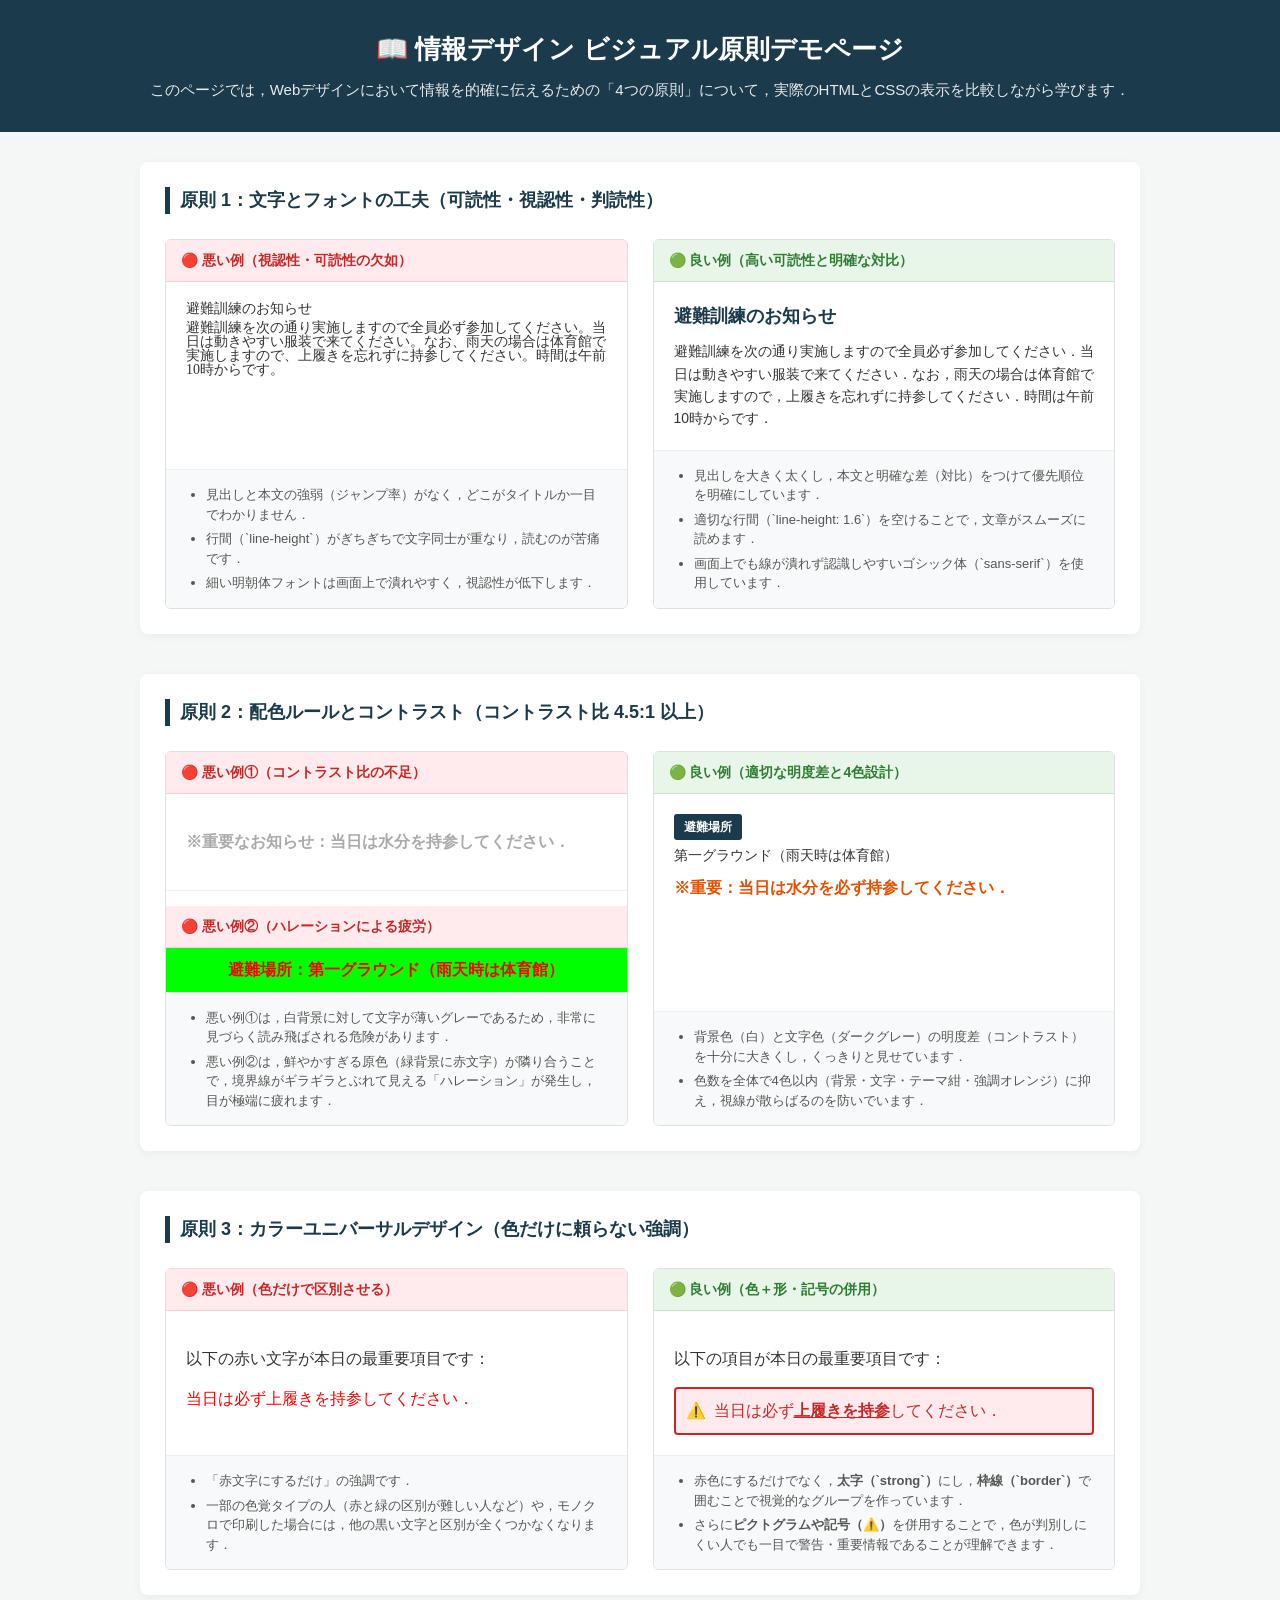
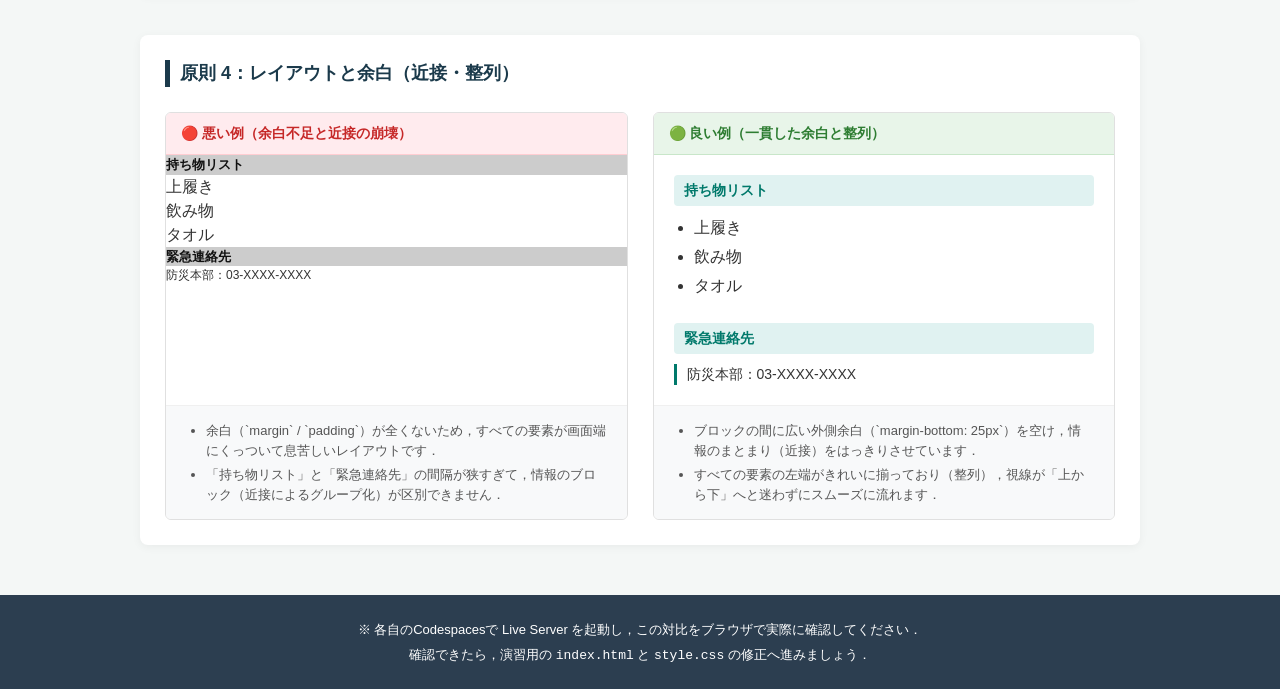
==== lecture.html @ 24d2e198 "feat: separate lecture and exercise, add interactive lecture.html and lecture.css, update README" ====
<!DOCTYPE html>
<html lang="ja">
<head>
    <meta charset="UTF-8">
    <title>情報デザイン解説：伝えるためのビジュアルデザイン原則</title>
    <link rel="stylesheet" href="lecture.css">
</head>
<body>
    <header>
        <h1>📖 情報デザイン ビジュアル原則デモページ</h1>
        <p>このページでは，Webデザインにおいて情報を的確に伝えるための「4つの原則」について，実際のHTMLとCSSの表示を比較しながら学びます．</p>
    </header>

    <main class="container">
        <!-- 原則 1：文字とフォントの工夫 -->
        <section class="demo-section">
            <h2 class="section-title">原則 1：文字とフォントの工夫（可読性・視認性・判読性）</h2>
            <div class="grid">
                <div class="card bad-example">
                    <div class="example-header header-bad">🔴 悪い例（視認性・可読性の欠如）</div>
                    <div class="demo-content font-bad">
                        <h3>避難訓練のお知らせ</h3>
                        <p>避難訓練を次の通り実施しますので全員必ず参加してください。当日は動きやすい服装で来てください。なお、雨天の場合は体育館で実施しますので、上履きを忘れずに持参してください。時間は午前10時からです。</p>
                    </div>
                    <div class="explanation">
                        <ul>
                            <li>見出しと本文の強弱（ジャンプ率）がなく，どこがタイトルか一目でわかりません．</li>
                            <li>行間（`line-height`）がぎちぎちで文字同士が重なり，読むのが苦痛です．</li>
                            <li>細い明朝体フォントは画面上で潰れやすく，視認性が低下します．</li>
                        </ul>
                    </div>
                </div>

                <div class="card good-example">
                    <div class="example-header header-good">🟢 良い例（高い可読性と明確な対比）</div>
                    <div class="demo-content font-good">
                        <h3>避難訓練のお知らせ</h3>
                        <p>避難訓練を次の通り実施しますので全員必ず参加してください．当日は動きやすい服装で来てください．なお，雨天の場合は体育館で実施しますので，上履きを忘れずに持参してください．時間は午前10時からです．</p>
                    </div>
                    <div class="explanation">
                        <ul>
                            <li>見出しを大きく太くし，本文と明確な差（対比）をつけて優先順位を明確にしています．</li>
                            <li>適切な行間（`line-height: 1.6`）を空けることで，文章がスムーズに読めます．</li>
                            <li>画面上でも線が潰れず認識しやすいゴシック体（`sans-serif`）を使用しています．</li>
                        </ul>
                    </div>
                </div>
            </div>
        </section>

        <!-- 原則 2：配色ルールとコントラスト -->
        <section class="demo-section">
            <h2 class="section-title">原則 2：配色ルールとコントラスト（コントラスト比 4.5:1 以上）</h2>
            <div class="grid">
                <div class="card bad-example">
                    <div class="example-header header-bad">🔴 悪い例①（コントラスト比の不足）</div>
                    <div class="demo-content color-bad-contrast">
                        <p>※重要なお知らせ：当日は水分を持参してください．</p>
                    </div>
                    <div class="example-header header-bad" style="margin-top: 15px;">🔴 悪い例②（ハレーションによる疲労）</div>
                    <div class="demo-content color-bad-halation">
                        <p>避難場所：第一グラウンド（雨天時は体育館）</p>
                    </div>
                    <div class="explanation">
                        <ul>
                            <li>悪い例①は，白背景に対して文字が薄いグレーであるため，非常に見づらく読み飛ばされる危険があります．</li>
                            <li>悪い例②は，鮮やかすぎる原色（緑背景に赤文字）が隣り合うことで，境界線がギラギラとぶれて見える「ハレーション」が発生し，目が極端に疲れます．</li>
                        </ul>
                    </div>
                </div>

                <div class="card good-example">
                    <div class="example-header header-good">🟢 良い例（適切な明度差と4色設計）</div>
                    <div class="demo-content color-good">
                        <div class="badge-main">避難場所</div>
                        <p class="body-text">第一グラウンド（雨天時は体育館）</p>
                        <p class="alert-text">※重要：当日は水分を必ず持参してください．</p>
                    </div>
                    <div class="explanation">
                        <ul>
                            <li>背景色（白）と文字色（ダークグレー）の明度差（コントラスト）を十分に大きくし，くっきりと見せています．</li>
                            <li>色数を全体で4色以内（背景・文字・テーマ紺・強調オレンジ）に抑え，視線が散らばるのを防いでいます．</li>
                        </ul>
                    </div>
                </div>
            </div>
        </section>

        <!-- 原則 3：カラーユニバーサルデザイン -->
        <section class="demo-section">
            <h2 class="section-title">原則 3：カラーユニバーサルデザイン（色だけに頼らない強調）</h2>
            <div class="grid">
                <div class="card bad-example">
                    <div class="example-header header-bad">🔴 悪い例（色だけで区別させる）</div>
                    <div class="demo-content cud-bad">
                        <p>以下の赤い文字が本日の最重要項目です：</p>
                        <p class="cud-bad-text">当日は必ず上履きを持参してください．</p>
                    </div>
                    <div class="explanation">
                        <ul>
                            <li>「赤文字にするだけ」の強調です．</li>
                            <li>一部の色覚タイプの人（赤と緑の区別が難しい人など）や，モノクロで印刷した場合には，他の黒い文字と区別が全くつかなくなります．</li>
                        </ul>
                    </div>
                </div>

                <div class="card good-example">
                    <div class="example-header header-good">🟢 良い例（色＋形・記号の併用）</div>
                    <div class="demo-content cud-good">
                        <p>以下の項目が本日の最重要項目です：</p>
                        <div class="cud-good-box">
                            <span class="icon">⚠️</span>
                            <span class="text">当日は必ず<strong>上履きを持参</strong>してください．</span>
                        </div>
                    </div>
                    <div class="explanation">
                        <ul>
                            <li>赤色にするだけでなく，<strong>太字（`strong`）</strong>にし，<strong>枠線（`border`）</strong>で囲むことで視覚的なグループを作っています．</li>
                            <li>さらに<strong>ピクトグラムや記号（⚠️）</strong>を併用することで，色が判別しにくい人でも一目で警告・重要情報であることが理解できます．</li>
                        </ul>
                    </div>
                </div>
            </div>
        </section>

        <!-- 原則 4：レイアウトと余白 -->
        <section class="demo-section">
            <h2 class="section-title">原則 4：レイアウトと余白（近接・整列）</h2>
            <div class="grid">
                <div class="card bad-example">
                    <div class="example-header header-bad">🔴 悪い例（余白不足と近接の崩壊）</div>
                    <div class="demo-content layout-bad">
                        <p class="title">持ち物リスト</p>
                        <ul class="list">
                            <li>上履き</li>
                            <li>飲み物</li>
                            <li>タオル</li>
                        </ul>
                        <p class="title" style="margin-top:0;">緊急連絡先</p>
                        <p class="contact">防災本部：03-XXXX-XXXX</p>
                    </div>
                    <div class="explanation">
                        <ul>
                            <li>余白（`margin` / `padding`）が全くないため，すべての要素が画面端にくっついて息苦しいレイアウトです．</li>
                            <li>「持ち物リスト」と「緊急連絡先」の間隔が狭すぎて，情報のブロック（近接によるグループ化）が区別できません．</li>
                        </ul>
                    </div>
                </div>

                <div class="card good-example">
                    <div class="example-header header-good">🟢 良い例（一貫した余白と整列）</div>
                    <div class="demo-content layout-good">
                        <p class="title">持ち物リスト</p>
                        <ul class="list">
                            <li>上履き</li>
                            <li>飲み物</li>
                            <li>タオル</li>
                        </ul>
                        <p class="title">緊急連絡先</p>
                        <p class="contact">防災本部：03-XXXX-XXXX</p>
                    </div>
                    <div class="explanation">
                        <ul>
                            <li>ブロックの間に広い外側余白（`margin-bottom: 25px`）を空け，情報のまとまり（近接）をはっきりさせています．</li>
                            <li>すべての要素の左端がきれいに揃っており（整列），視線が「上から下」へと迷わずにスムーズに流れます．</li>
                        </ul>
                    </div>
                </div>
            </div>
        </section>
    </main>

    <footer>
        <p>※ 各自のCodespacesで Live Server を起動し，この対比をブラウザで実際に確認してください．</p>
        <p>確認できたら，演習用の <code>index.html</code> と <code>style.css</code> の修正へ進みましょう．</p>
    </footer>
</body>
</html>
---- lecture.css ----
/* lecture.css */

/* 全体の基本設定 */
body {
  font-family: 'Helvetica Neue', Arial, 'Hiragino Kaku Gothic ProN', Meiryo, sans-serif;
  background-color: #f4f7f6;
  color: #333333;
  margin: 0;
  padding: 0;
  line-height: 1.5;
}

header {
  background-color: #1b3a4b;
  color: #ffffff;
  text-align: center;
  padding: 30px 20px;
}
header h1 {
  margin: 0 0 10px 0;
  font-size: 26px;
}
header p {
  margin: 0;
  font-size: 15px;
  opacity: 0.9;
}

.container {
  max-width: 1000px;
  margin: 30px auto;
  padding: 0 20px;
}

/* デモセクション */
.demo-section {
  background-color: #ffffff;
  border-radius: 8px;
  box-shadow: 0 2px 10px rgba(0,0,0,0.05);
  padding: 25px;
  margin-bottom: 40px;
}

.section-title {
  font-size: 18px;
  color: #1b3a4b;
  border-left: 5px solid #1b3a4b;
  padding-left: 10px;
  margin-top: 0;
  margin-bottom: 25px;
}

/* グリッドレイアウト */
.grid {
  display: grid;
  grid-template-columns: 1fr 1fr;
  gap: 25px;
}

/* カードデザイン */
.card {
  border: 1px solid #e0e0e0;
  border-radius: 6px;
  overflow: hidden;
  display: flex;
  flex-direction: column;
}

.example-header {
  padding: 10px 15px;
  font-weight: bold;
  font-size: 14px;
}
.header-bad {
  background-color: #ffebee;
  color: #c62828;
  border-bottom: 1px solid #ffcdd2;
}
.header-good {
  background-color: #e8f5e9;
  color: #2e7d32;
  border-bottom: 1px solid #c8e6c9;
}

.demo-content {
  padding: 20px;
  flex-grow: 1;
  border-bottom: 1px solid #f0f0f0;
}

.explanation {
  background-color: #f8f9fa;
  padding: 15px 20px;
  font-size: 13px;
  color: #555555;
}
.explanation ul {
  margin: 0;
  padding-left: 20px;
}
.explanation li {
  margin-bottom: 5px;
}
.explanation li:last-child {
  margin-bottom: 0;
}

/* --- 原則 1：フォント指定 --- */
.font-bad {
  font-family: 'Times New Roman', Times, serif; /* かすれる明朝体 */
  line-height: 1.0 !important; /* 行間がつぶれる */
}
.font-bad h3 {
  font-size: 14px; /* 本文と同じ大きさ */
  font-weight: normal;
  margin: 0 0 5px 0;
}
.font-bad p {
  margin: 0;
  font-size: 14px;
}

.font-good {
  font-family: sans-serif;
  line-height: 1.6;
}
.font-good h3 {
  font-size: 18px; /* 見出しを強調 */
  font-weight: bold;
  color: #1b3a4b;
  margin: 0 0 10px 0;
}
.font-good p {
  margin: 0;
  font-size: 14px;
}

/* --- 原則 2：配色・コントラスト --- */
.color-bad-contrast {
  background-color: #ffffff;
  color: #aaaaaa; /* 明度差が足りない */
  font-weight: bold;
}

.color-bad-halation {
  background-color: #00ff00; /* 原色の緑 */
  color: #ff0000; /* 原色の赤 */
  padding: 10px;
  text-align: center;
  font-weight: bold;
}
.color-bad-halation p {
  margin: 0;
}

.color-good {
  background-color: #ffffff;
  color: #333333;
}
.color-good .badge-main {
  background-color: #1b3a4b; /* テーマカラー */
  color: #ffffff;
  display: inline-block;
  padding: 4px 10px;
  font-size: 12px;
  font-weight: bold;
  border-radius: 3px;
  margin-bottom: 5px;
}
.color-good .body-text {
  margin: 0 0 10px 0;
  font-size: 14px;
}
.color-good .alert-text {
  color: #e65100; /* 強調色のオレンジ */
  font-weight: bold;
  margin: 0;
}

/* --- 原則 3：カラーユニバーサルデザイン --- */
.cud-bad {
  background-color: #ffffff;
}
.cud-bad-text {
  color: #ff0000; /* 赤色にしただけ */
  margin: 0;
}

.cud-good {
  background-color: #ffffff;
}
.cud-good-box {
  background-color: #ffebee;
  color: #c62828;
  border: 2px solid #c62828; /* 枠線 */
  padding: 10px;
  border-radius: 4px;
  display: flex;
  align-items: center;
  gap: 8px;
}
.cud-good-box strong {
  font-weight: bold;
  text-decoration: underline; /* 下線も追加 */
}

/* --- 原則 4：レイアウトと余白 --- */
.layout-bad {
  background-color: #ffffff;
  padding: 0 !important; /* 隙間なし */
}
.layout-bad .title {
  background-color: #ccc;
  color: #111;
  font-weight: bold;
  font-size: 13px;
  margin: 0;
}
.layout-bad .list {
  margin: 0;
  padding: 0;
  list-style: none;
}
.layout-bad .contact {
  margin: 0;
  font-size: 12px;
}

.layout-good {
  background-color: #ffffff;
}
.layout-good .title {
  background-color: #e0f2f1;
  color: #00796b;
  font-weight: bold;
  font-size: 14px;
  padding: 5px 10px;
  margin: 0 0 10px 0;
  border-radius: 4px;
}
.layout-good .list {
  margin: 0 0 25px 0; /* 下に広い余白をあけてグループ化 */
  padding-left: 20px;
}
.layout-good .list li {
  margin-bottom: 5px;
}
.layout-good .contact {
  margin: 0;
  padding-left: 10px;
  font-size: 14px;
  border-left: 3px solid #00796b;
}

/* フッター */
footer {
  background-color: #2c3e50;
  color: #ffffff;
  text-align: center;
  padding: 25px 20px;
  margin-top: 50px;
  font-size: 13px;
}
footer p {
  margin: 0 0 5px 0;
}
footer p:last-child {
  margin: 0;
}
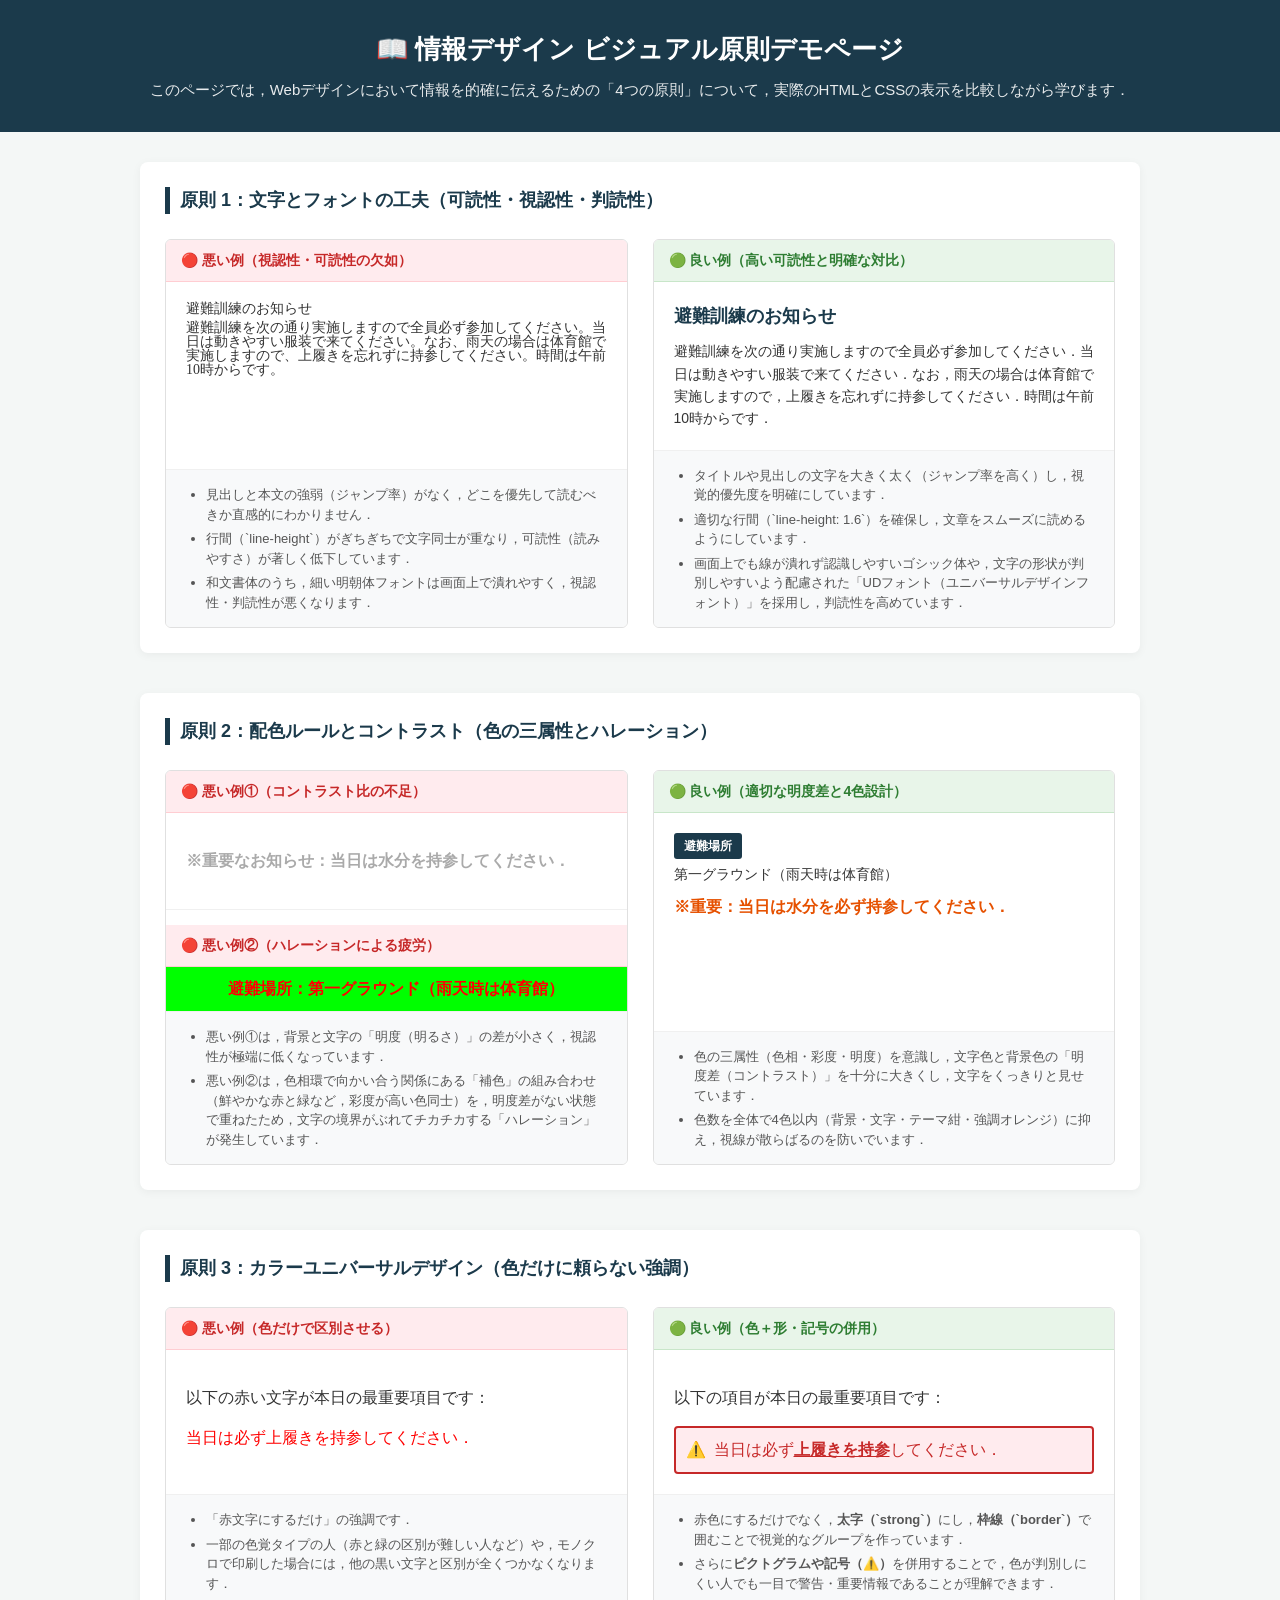
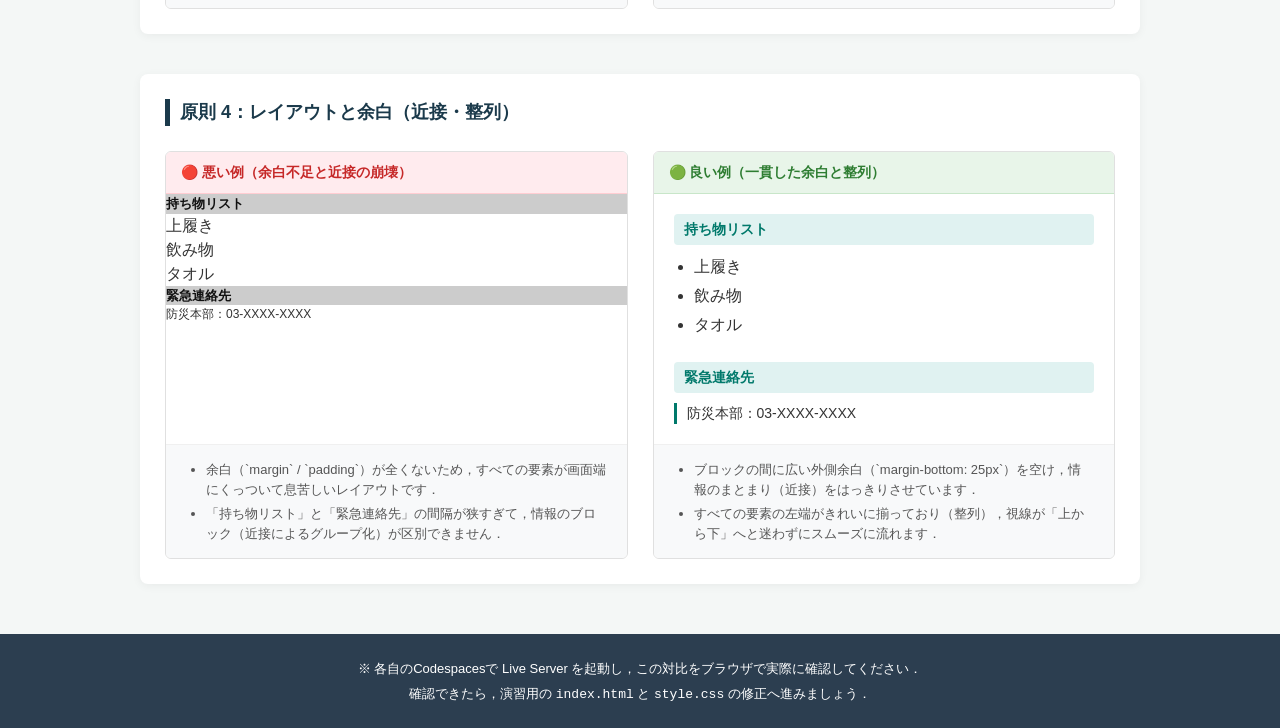
==== commit 72923857: "feat: align interactive lecture demo terms with textbook concepts" ====
--- a/lecture.html
+++ b/lecture.html
@@ -24,9 +24,9 @@
                     </div>
                     <div class="explanation">
                         <ul>
-                            <li>見出しと本文の強弱（ジャンプ率）がなく，どこがタイトルか一目でわかりません．</li>
-                            <li>行間（`line-height`）がぎちぎちで文字同士が重なり，読むのが苦痛です．</li>
-                            <li>細い明朝体フォントは画面上で潰れやすく，視認性が低下します．</li>
+                            <li>見出しと本文の強弱（ジャンプ率）がなく，どこを優先して読むべきか直感的にわかりません．</li>
+                            <li>行間（`line-height`）がぎちぎちで文字同士が重なり，可読性（読みやすさ）が著しく低下しています．</li>
+                            <li>和文書体のうち，細い明朝体フォントは画面上で潰れやすく，視認性・判読性が悪くなります．</li>
                         </ul>
                     </div>
                 </div>
@@ -39,9 +39,9 @@
                     </div>
                     <div class="explanation">
                         <ul>
-                            <li>見出しを大きく太くし，本文と明確な差（対比）をつけて優先順位を明確にしています．</li>
-                            <li>適切な行間（`line-height: 1.6`）を空けることで，文章がスムーズに読めます．</li>
-                            <li>画面上でも線が潰れず認識しやすいゴシック体（`sans-serif`）を使用しています．</li>
+                            <li>タイトルや見出しの文字を大きく太く（ジャンプ率を高く）し，視覚的優先度を明確にしています．</li>
+                            <li>適切な行間（`line-height: 1.6`）を確保し，文章をスムーズに読めるようにしています．</li>
+                            <li>画面上でも線が潰れず認識しやすいゴシック体や，文字の形状が判別しやすいよう配慮された「UDフォント（ユニバーサルデザインフォント）」を採用し，判読性を高めています．</li>
                         </ul>
                     </div>
                 </div>
@@ -50,7 +50,7 @@
 
         <!-- 原則 2：配色ルールとコントラスト -->
         <section class="demo-section">
-            <h2 class="section-title">原則 2：配色ルールとコントラスト（コントラスト比 4.5:1 以上）</h2>
+            <h2 class="section-title">原則 2：配色ルールとコントラスト（色の三属性とハレーション）</h2>
             <div class="grid">
                 <div class="card bad-example">
                     <div class="example-header header-bad">🔴 悪い例①（コントラスト比の不足）</div>
@@ -63,8 +63,8 @@
                     </div>
                     <div class="explanation">
                         <ul>
-                            <li>悪い例①は，白背景に対して文字が薄いグレーであるため，非常に見づらく読み飛ばされる危険があります．</li>
-                            <li>悪い例②は，鮮やかすぎる原色（緑背景に赤文字）が隣り合うことで，境界線がギラギラとぶれて見える「ハレーション」が発生し，目が極端に疲れます．</li>
+                            <li>悪い例①は，背景と文字の「明度（明るさ）」の差が小さく，視認性が極端に低くなっています．</li>
+                            <li>悪い例②は，色相環で向かい合う関係にある「補色」の組み合わせ（鮮やかな赤と緑など，彩度が高い色同士）を，明度差がない状態で重ねたため，文字の境界がぶれてチカチカする「ハレーション」が発生しています．</li>
                         </ul>
                     </div>
                 </div>
@@ -78,7 +78,7 @@
                     </div>
                     <div class="explanation">
                         <ul>
-                            <li>背景色（白）と文字色（ダークグレー）の明度差（コントラスト）を十分に大きくし，くっきりと見せています．</li>
+                            <li>色の三属性（色相・彩度・明度）を意識し，文字色と背景色の「明度差（コントラスト）」を十分に大きくし，文字をくっきりと見せています．</li>
                             <li>色数を全体で4色以内（背景・文字・テーマ紺・強調オレンジ）に抑え，視線が散らばるのを防いでいます．</li>
                         </ul>
                     </div>
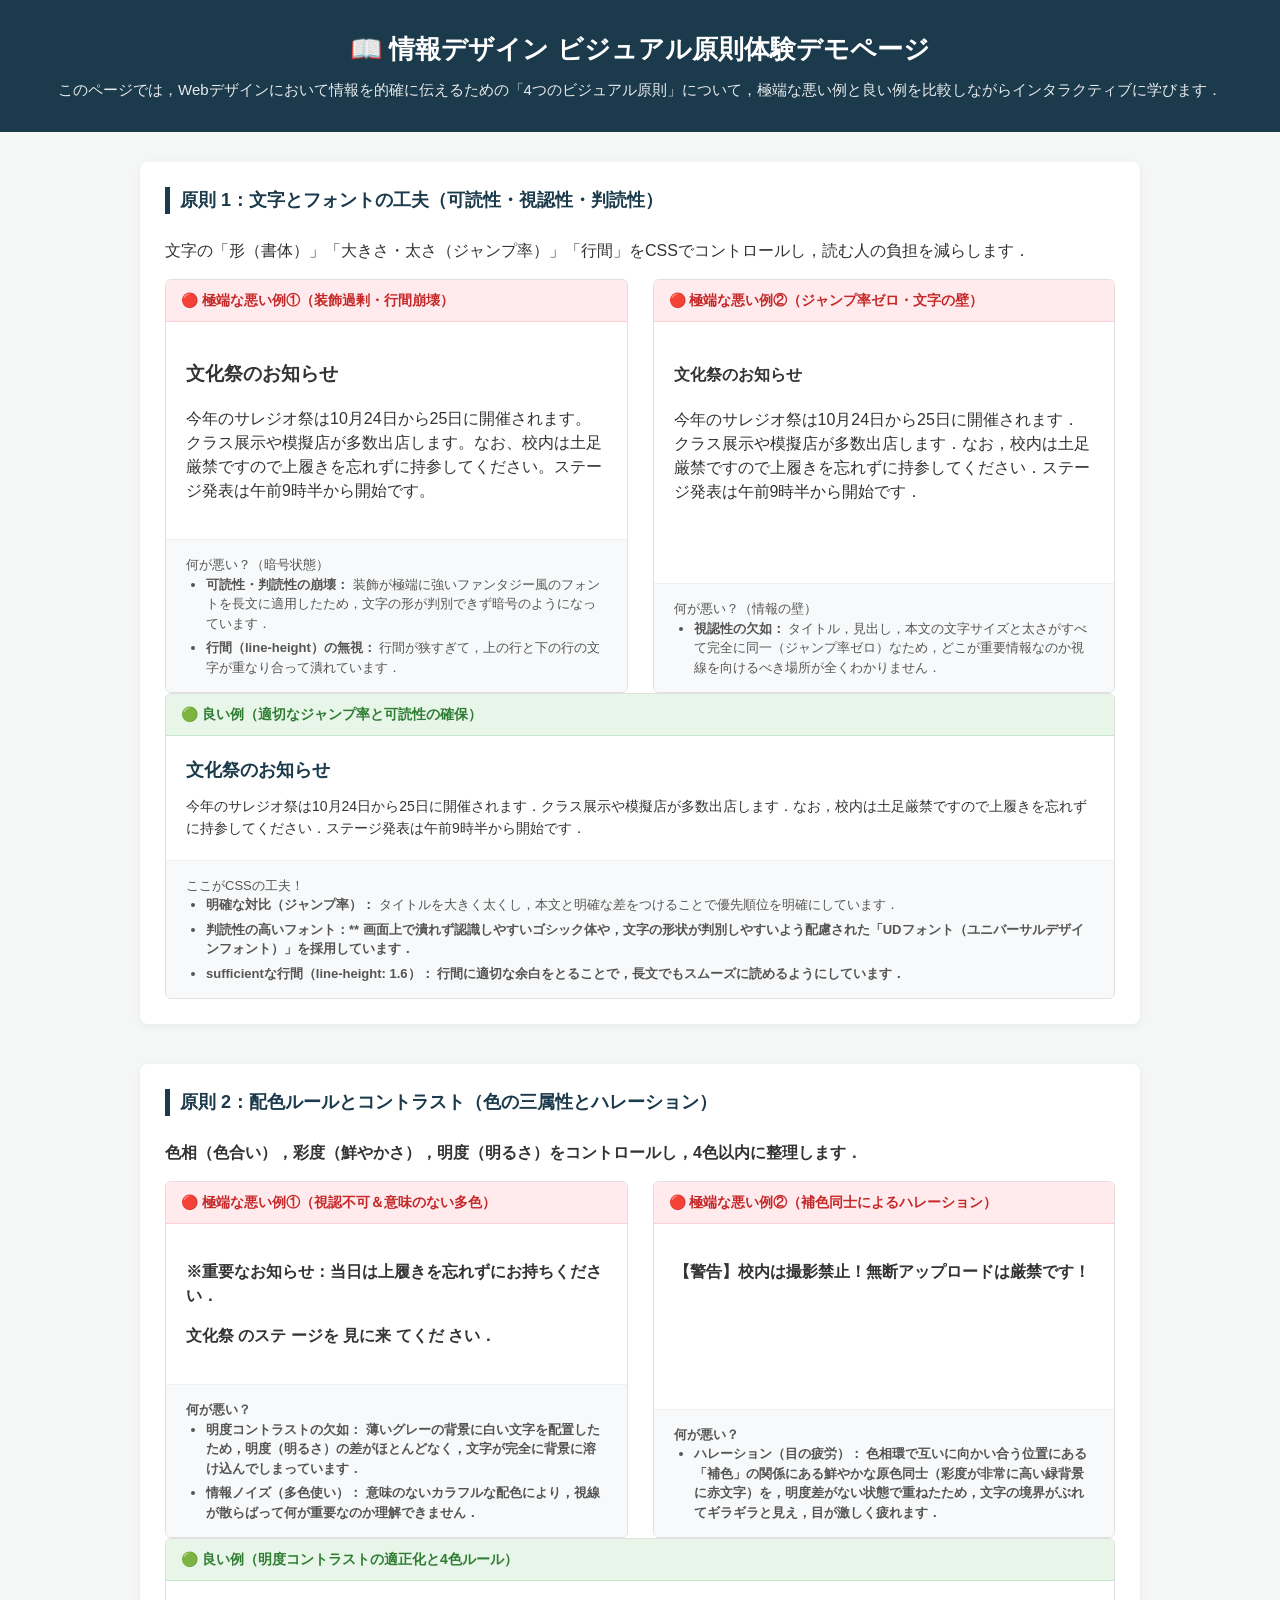
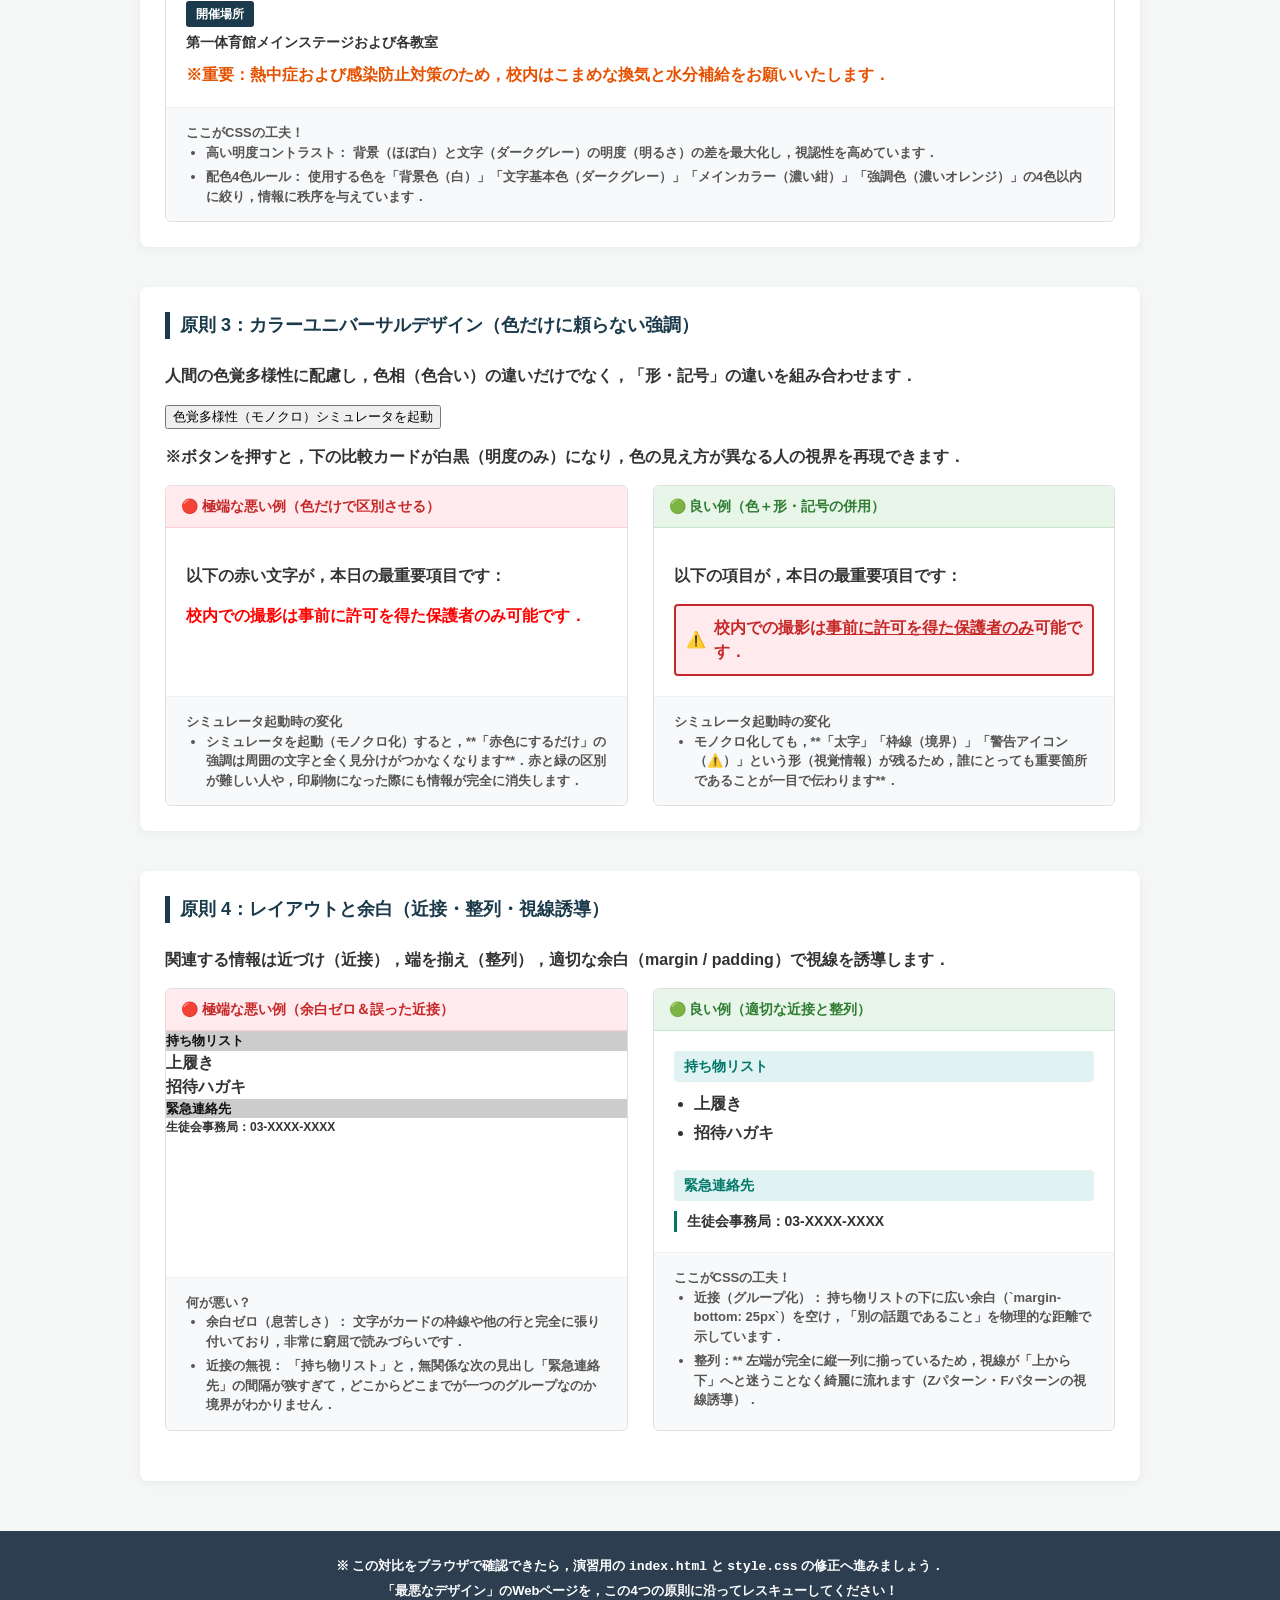
==== commit 15d1ca7e: "feat: change assignment and lecture theme from Disaster Drill to School Festival" ====
--- a/lecture.html
+++ b/lecture.html
@@ -7,43 +7,62 @@
 </head>
 <body>
     <header>
-        <h1>📖 情報デザイン ビジュアル原則デモページ</h1>
-        <p>このページでは，Webデザインにおいて情報を的確に伝えるための「4つの原則」について，実際のHTMLとCSSの表示を比較しながら学びます．</p>
+        <h1>📖 情報デザイン ビジュアル原則体験デモページ</h1>
+        <p>このページでは，Webデザインにおいて情報を的確に伝えるための「4つのビジュアル原則」について，極端な悪い例と良い例を比較しながらインタラクティブに学びます．</p>
     </header>
 
     <main class="container">
         <!-- 原則 1：文字とフォントの工夫 -->
         <section class="demo-section">
             <h2 class="section-title">原則 1：文字とフォントの工夫（可読性・視認性・判読性）</h2>
+            <p class="section-desc">文字の「形（書体）」「大きさ・太さ（ジャンプ率）」「行間」をCSSでコントロールし，読む人の負担を減らします．</p>
             <div class="grid">
-                <div class="card bad-example">
-                    <div class="example-header header-bad">🔴 悪い例（視認性・可読性の欠如）</div>
-                    <div class="demo-content font-bad">
-                        <h3>避難訓練のお知らせ</h3>
-                        <p>避難訓練を次の通り実施しますので全員必ず参加してください。当日は動きやすい服装で来てください。なお、雨天の場合は体育館で実施しますので、上履きを忘れずに持参してください。時間は午前10時からです。</p>
-                    </div>
-                    <div class="explanation">
-                        <ul>
-                            <li>見出しと本文の強弱（ジャンプ率）がなく，どこを優先して読むべきか直感的にわかりません．</li>
-                            <li>行間（`line-height`）がぎちぎちで文字同士が重なり，可読性（読みやすさ）が著しく低下しています．</li>
-                            <li>和文書体のうち，細い明朝体フォントは画面上で潰れやすく，視認性・判読性が悪くなります．</li>
-                        </ul>
-                    </div>
-                </div>
-
-                <div class="card good-example">
-                    <div class="example-header header-good">🟢 良い例（高い可読性と明確な対比）</div>
-                    <div class="demo-content font-good">
-                        <h3>避難訓練のお知らせ</h3>
-                        <p>避難訓練を次の通り実施しますので全員必ず参加してください．当日は動きやすい服装で来てください．なお，雨天の場合は体育館で実施しますので，上履きを忘れずに持参してください．時間は午前10時からです．</p>
-                    </div>
-                    <div class="explanation">
-                        <ul>
-                            <li>タイトルや見出しの文字を大きく太く（ジャンプ率を高く）し，視覚的優先度を明確にしています．</li>
-                            <li>適切な行間（`line-height: 1.6`）を確保し，文章をスムーズに読めるようにしています．</li>
-                            <li>画面上でも線が潰れず認識しやすいゴシック体や，文字の形状が判別しやすいよう配慮された「UDフォント（ユニバーサルデザインフォント）」を採用し，判読性を高めています．</li>
-                        </ul>
-                    </div>
+                <!-- 悪い例①：装飾フォントの乱用と行間潰れ -->
+                <div class="card bad-example">
+                    <div class="example-header header-bad">🔴 極端な悪い例①（装飾過剰・行間崩壊）</div>
+                    <div class="demo-content font-bad-1">
+                        <h3>文化祭のお知らせ</h3>
+                        <p>今年のサレジオ祭は10月24日から25日に開催されます。クラス展示や模擬店が多数出店します。なお、校内は土足厳禁ですので上履きを忘れずに持参してください。ステージ発表は午前9時半から開始です。</p>
+                    </div>
+                    <div class="explanation">
+                        <span class="label">何が悪い？（暗号状態）</span>
+                        <ul>
+                            <li><strong>可読性・判読性の崩壊：</strong> 装飾が極端に強いファンタジー風のフォントを長文に適用したため，文字の形が判別できず暗号のようになっています．</li>
+                            <li><strong>行間（line-height）の無視：</strong> 行間が狭すぎて，上の行と下の行の文字が重なり合って潰れています．</li>
+                        </ul>
+                    </div>
+                </div>
+
+                <!-- 悪い例②：ジャンプ率ゼロ -->
+                <div class="card bad-example">
+                    <div class="example-header header-bad">🔴 極端な悪い例②（ジャンプ率ゼロ・文字の壁）</div>
+                    <div class="demo-content font-bad-2">
+                        <h4>文化祭のお知らせ</h4>
+                        <p>今年のサレジオ祭は10月24日から25日に開催されます．クラス展示や模擬店が多数出店します．なお，校内は土足厳禁ですので上履きを忘れずに持参してください．ステージ発表は午前9時半から開始です．</p>
+                    </div>
+                    <div class="explanation">
+                        <span class="label">何が悪い？（情報の壁）</span>
+                        <ul>
+                            <li><strong>視認性の欠如：</strong> タイトル，見出し，本文の文字サイズと太さがすべて完全に同一（ジャンプ率ゼロ）なため，どこが重要情報なのか視線を向けるべき場所が全くわかりません．</li>
+                        </ul>
+                    </div>
+                </div>
+            </div>
+
+            <!-- 良い例 -->
+            <div class="card good-example-wide">
+                <div class="example-header header-good">🟢 良い例（適切なジャンプ率と可読性の確保）</div>
+                <div class="demo-content font-good">
+                    <h3>文化祭のお知らせ</h3>
+                    <p>今年のサレジオ祭は10月24日から25日に開催されます．クラス展示や模擬店が多数出店します．なお，校内は土足厳禁ですので上履きを忘れずに持参してください．ステージ発表は午前9時半から開始です．</p>
+                </div>
+                <div class="explanation">
+                    <span class="label">ここがCSSの工夫！</span>
+                    <ul>
+                        <li><strong>明確な対比（ジャンプ率）：</strong> タイトルを大きく太くし，本文と明確な差をつけることで優先順位を明確にしています．</li>
+                        <li><strong>判読性の高いフォント：** 画面上で潰れず認識しやすいゴシック体や，文字の形状が判別しやすいよう配慮された「UDフォント（ユニバーサルデザインフォント）」を採用しています．</li>
+                        <li><strong>sufficientな行間（line-height: 1.6）：</strong> 行間に適切な余白をとることで，長文でもスムーズに読めるようにしています．</li>
+                    </ul>
                 </div>
             </div>
         </section>
@@ -51,37 +70,62 @@
         <!-- 原則 2：配色ルールとコントラスト -->
         <section class="demo-section">
             <h2 class="section-title">原則 2：配色ルールとコントラスト（色の三属性とハレーション）</h2>
+            <p class="section-desc">色相（色合い），彩度（鮮やかさ），明度（明るさ）をコントロールし，4色以内に整理します．</p>
             <div class="grid">
-                <div class="card bad-example">
-                    <div class="example-header header-bad">🔴 悪い例①（コントラスト比の不足）</div>
-                    <div class="demo-content color-bad-contrast">
-                        <p>※重要なお知らせ：当日は水分を持参してください．</p>
-                    </div>
-                    <div class="example-header header-bad" style="margin-top: 15px;">🔴 悪い例②（ハレーションによる疲労）</div>
-                    <div class="demo-content color-bad-halation">
-                        <p>避難場所：第一グラウンド（雨天時は体育館）</p>
-                    </div>
-                    <div class="explanation">
-                        <ul>
-                            <li>悪い例①は，背景と文字の「明度（明るさ）」の差が小さく，視認性が極端に低くなっています．</li>
-                            <li>悪い例②は，色相環で向かい合う関係にある「補色」の組み合わせ（鮮やかな赤と緑など，彩度が高い色同士）を，明度差がない状態で重ねたため，文字の境界がぶれてチカチカする「ハレーション」が発生しています．</li>
-                        </ul>
-                    </div>
-                </div>
-
-                <div class="card good-example">
-                    <div class="example-header header-good">🟢 良い例（適切な明度差と4色設計）</div>
-                    <div class="demo-content color-good">
-                        <div class="badge-main">避難場所</div>
-                        <p class="body-text">第一グラウンド（雨天時は体育館）</p>
-                        <p class="alert-text">※重要：当日は水分を必ず持参してください．</p>
-                    </div>
-                    <div class="explanation">
-                        <ul>
-                            <li>色の三属性（色相・彩度・明度）を意識し，文字色と背景色の「明度差（コントラスト）」を十分に大きくし，文字をくっきりと見せています．</li>
-                            <li>色数を全体で4色以内（背景・文字・テーマ紺・強調オレンジ）に抑え，視線が散らばるのを防いでいます．</li>
-                        </ul>
-                    </div>
+                <!-- 悪い例①：低コントラストとノイズ -->
+                <div class="card bad-example">
+                    <div class="example-header header-bad">🔴 極端な悪い例①（視認不可＆意味のない多色）</div>
+                    <div class="demo-content color-bad-1">
+                        <p class="text-invisible">※重要なお知らせ：当日は上履きを忘れずにお持ちください．</p>
+                        <p class="text-rainbow">
+                            <span class="c1">文</span><span class="c2">化</span><span class="c3">祭</span>
+                            <span class="c4">の</span><span class="c5">ス</span><span class="c6">テ</span>
+                            <span class="c1">ー</span><span class="c2">ジ</span><span class="c3">を</span>
+                            <span class="c4">見</span><span class="c5">に</span><span class="c6">来</span>
+                            <span class="c1">て</span><span class="c2">く</span><span class="c3">だ</span>
+                            <span class="c4">さ</span><span class="c5">い</span><span class="c6">．</span>
+                        </p>
+                    </div>
+                    <div class="explanation">
+                        <span class="label">何が悪い？</span>
+                        <ul>
+                            <li><strong>明度コントラストの欠如：</strong> 薄いグレーの背景に白い文字を配置したため，明度（明るさ）の差がほとんどなく，文字が完全に背景に溶け込んでしまっています．</li>
+                            <li><strong>情報ノイズ（多色使い）：</strong> 意味のないカラフルな配色により，視線が散らばって何が重要なのか理解できません．</li>
+                        </ul>
+                    </div>
+                </div>
+
+                <!-- 悪い例②：ハレーション -->
+                <div class="card bad-example">
+                    <div class="example-header header-bad">🔴 極端な悪い例②（補色同士によるハレーション）</div>
+                    <div class="demo-content color-bad-2">
+                        <div class="halation-box">
+                            <p>【警告】校内は撮影禁止！無断アップロードは厳禁です！</p>
+                        </div>
+                    </div>
+                    <div class="explanation">
+                        <span class="label">何が悪い？</span>
+                        <ul>
+                            <li><strong>ハレーション（目の疲労）：</strong> 色相環で互いに向かい合う位置にある「補色」の関係にある鮮やかな原色同士（彩度が非常に高い緑背景に赤文字）を，明度差がない状態で重ねたため，文字の境界がぶれてギラギラと見え，目が激しく疲れます．</li>
+                        </ul>
+                    </div>
+                </div>
+            </div>
+
+            <!-- 良い例 -->
+            <div class="card good-example-wide">
+                <div class="example-header header-good">🟢 良い例（明度コントラストの適正化と4色ルール）</div>
+                <div class="demo-content color-good">
+                    <div class="badge-main">開催場所</div>
+                    <p class="body-text">第一体育館メインステージおよび各教室</p>
+                    <p class="alert-text">※重要：熱中症および感染防止対策のため，校内はこまめな換気と水分補給をお願いいたします．</p>
+                </div>
+                <div class="explanation">
+                    <span class="label">ここがCSSの工夫！</span>
+                    <ul>
+                        <li><strong>高い明度コントラスト：</strong> 背景（ほぼ白）と文字（ダークグレー）の明度（明るさ）の差を最大化し，視認性を高めています．</li>
+                        <li><strong>配色4色ルール：</strong> 使用する色を「背景色（白）」「文字基本色（ダークグレー）」「メインカラー（濃い紺）」「強調色（濃いオレンジ）」の4色以内に絞り，情報に秩序を与えています．</li>
+                    </ul>
                 </div>
             </div>
         </section>
@@ -89,34 +133,43 @@
         <!-- 原則 3：カラーユニバーサルデザイン -->
         <section class="demo-section">
             <h2 class="section-title">原則 3：カラーユニバーサルデザイン（色だけに頼らない強調）</h2>
-            <div class="grid">
-                <div class="card bad-example">
-                    <div class="example-header header-bad">🔴 悪い例（色だけで区別させる）</div>
+            <p class="section-desc">人間の色覚多様性に配慮し，色相（色合い）の違いだけでなく，「形・記号」の違いを組み合わせます．</p>
+            
+            <div class="simulator-panel">
+                <button id="grayscale-btn" onclick="toggleGrayscale()">色覚多様性（モノクロ）シミュレータを起動</button>
+                <p class="sim-note">※ボタンを押すと，下の比較カードが白黒（明度のみ）になり，色の見え方が異なる人の視界を再現できます．</p>
+            </div>
+
+            <div class="grid" id="cud-demo-grid">
+                <!-- 悪い例：色相のみに依存 -->
+                <div class="card bad-example">
+                    <div class="example-header header-bad">🔴 極端な悪い例（色だけで区別させる）</div>
                     <div class="demo-content cud-bad">
-                        <p>以下の赤い文字が本日の最重要項目です：</p>
-                        <p class="cud-bad-text">当日は必ず上履きを持参してください．</p>
-                    </div>
-                    <div class="explanation">
-                        <ul>
-                            <li>「赤文字にするだけ」の強調です．</li>
-                            <li>一部の色覚タイプの人（赤と緑の区別が難しい人など）や，モノクロで印刷した場合には，他の黒い文字と区別が全くつかなくなります．</li>
-                        </ul>
-                    </div>
-                </div>
-
+                        <p>以下の赤い文字が，本日の最重要項目です：</p>
+                        <p class="cud-bad-text">校内での撮影は事前に許可を得た保護者のみ可能です．</p>
+                    </div>
+                    <div class="explanation">
+                        <span class="label">シミュレータ起動時の変化</span>
+                        <ul>
+                            <li>シミュレータを起動（モノクロ化）すると，**「赤色にするだけ」の強調は周囲の文字と全く見分けがつかなくなります**．赤と緑の区別が難しい人や，印刷物になった際にも情報が完全に消失します．</li>
+                        </ul>
+                    </div>
+                </div>
+
+                <!-- 良い例：色＋形の併用 -->
                 <div class="card good-example">
                     <div class="example-header header-good">🟢 良い例（色＋形・記号の併用）</div>
                     <div class="demo-content cud-good">
-                        <p>以下の項目が本日の最重要項目です：</p>
+                        <p>以下の項目が，本日の最重要項目です：</p>
                         <div class="cud-good-box">
                             <span class="icon">⚠️</span>
-                            <span class="text">当日は必ず<strong>上履きを持参</strong>してください．</span>
+                            <span class="text">校内での撮影は<strong>事前に許可を得た保護者のみ</strong>可能です．</span>
                         </div>
                     </div>
                     <div class="explanation">
-                        <ul>
-                            <li>赤色にするだけでなく，<strong>太字（`strong`）</strong>にし，<strong>枠線（`border`）</strong>で囲むことで視覚的なグループを作っています．</li>
-                            <li>さらに<strong>ピクトグラムや記号（⚠️）</strong>を併用することで，色が判別しにくい人でも一目で警告・重要情報であることが理解できます．</li>
+                        <span class="label">シミュレータ起動時の変化</span>
+                        <ul>
+                            <li>モノクロ化しても，**「太字」「枠線（境界）」「警告アイコン（⚠️）」という形（視覚情報）が残るため，誰にとっても重要箇所であることが一目で伝わります**．</li>
                         </ul>
                     </div>
                 </div>
@@ -125,44 +178,47 @@
 
         <!-- 原則 4：レイアウトと余白 -->
         <section class="demo-section">
-            <h2 class="section-title">原則 4：レイアウトと余白（近接・整列）</h2>
+            <h2 class="section-title">原則 4：レイアウトと余白（近接・整列・視線誘導）</h2>
+            <p class="section-desc">関連する情報は近づけ（近接），端を揃え（整列），適切な余白（margin / padding）で視線を誘導します．</p>
             <div class="grid">
-                <div class="card bad-example">
-                    <div class="example-header header-bad">🔴 悪い例（余白不足と近接の崩壊）</div>
+                <!-- 悪い例：余白なしと誤った近接 -->
+                <div class="card bad-example">
+                    <div class="example-header header-bad">🔴 極端な悪い例（余白ゼロ＆誤った近接）</div>
                     <div class="demo-content layout-bad">
                         <p class="title">持ち物リスト</p>
                         <ul class="list">
                             <li>上履き</li>
-                            <li>飲み物</li>
-                            <li>タオル</li>
-                        </ul>
-                        <p class="title" style="margin-top:0;">緊急連絡先</p>
-                        <p class="contact">防災本部：03-XXXX-XXXX</p>
-                    </div>
-                    <div class="explanation">
-                        <ul>
-                            <li>余白（`margin` / `padding`）が全くないため，すべての要素が画面端にくっついて息苦しいレイアウトです．</li>
-                            <li>「持ち物リスト」と「緊急連絡先」の間隔が狭すぎて，情報のブロック（近接によるグループ化）が区別できません．</li>
-                        </ul>
-                    </div>
-                </div>
-
+                            <li>招待ハガキ</li>
+                        </ul>
+                        <p class="title" style="margin-top: 0;">緊急連絡先</p>
+                        <p class="contact">生徒会事務局：03-XXXX-XXXX</p>
+                    </div>
+                    <div class="explanation">
+                        <span class="label">何が悪い？</span>
+                        <ul>
+                            <li><strong>余白ゼロ（息苦しさ）：</strong> 文字がカードの枠線や他の行と完全に張り付いており，非常に窮屈で読みづらいです．</li>
+                            <li><strong>近接の無視：</strong> 「持ち物リスト」と，無関係な次の見出し「緊急連絡先」の間隔が狭すぎて，どこからどこまでが一つのグループなのか境界がわかりません．</li>
+                        </ul>
+                    </div>
+                </div>
+
+                <!-- 良い例：近接と整列 -->
                 <div class="card good-example">
-                    <div class="example-header header-good">🟢 良い例（一貫した余白と整列）</div>
+                    <div class="example-header header-good">🟢 良い例（適切な近接と整列）</div>
                     <div class="demo-content layout-good">
                         <p class="title">持ち物リスト</p>
                         <ul class="list">
                             <li>上履き</li>
-                            <li>飲み物</li>
-                            <li>タオル</li>
+                            <li>招待ハガキ</li>
                         </ul>
                         <p class="title">緊急連絡先</p>
-                        <p class="contact">防災本部：03-XXXX-XXXX</p>
-                    </div>
-                    <div class="explanation">
-                        <ul>
-                            <li>ブロックの間に広い外側余白（`margin-bottom: 25px`）を空け，情報のまとまり（近接）をはっきりさせています．</li>
-                            <li>すべての要素の左端がきれいに揃っており（整列），視線が「上から下」へと迷わずにスムーズに流れます．</li>
+                        <p class="contact">生徒会事務局：03-XXXX-XXXX</p>
+                    </div>
+                    <div class="explanation">
+                        <span class="label">ここがCSSの工夫！</span>
+                        <ul>
+                            <li><strong>近接（グループ化）：</strong> 持ち物リストの下に広い余白（`margin-bottom: 25px`）を空け，「別の話題であること」を物理的な距離で示しています．</li>
+                            <li><strong>整列：** 左端が完全に縦一列に揃っているため，視線が「上から下」へと迷うことなく綺麗に流れます（Zパターン・Fパターンの視線誘導）．</li>
                         </ul>
                     </div>
                 </div>
@@ -171,8 +227,23 @@
     </main>
 
     <footer>
-        <p>※ 各自のCodespacesで Live Server を起動し，この対比をブラウザで実際に確認してください．</p>
-        <p>確認できたら，演習用の <code>index.html</code> と <code>style.css</code> の修正へ進みましょう．</p>
+        <p>※ この対比をブラウザで確認できたら，演習用の <code>index.html</code> と <code>style.css</code> の修正へ進みましょう．</p>
+        <p>「最悪なデザイン」のWebページを，この4つの原則に沿ってレスキューしてください！</p>
     </footer>
+
+    <script>
+        function toggleGrayscale() {
+            const container = document.getElementById('cud-demo-grid');
+            container.classList.toggle('grayscale-mode');
+            const btn = document.getElementById('grayscale-btn');
+            if (container.classList.contains('grayscale-mode')) {
+                btn.textContent = 'シミュレータをオフにする';
+                btn.style.backgroundColor = '#c62828';
+            } else {
+                btn.textContent = '色覚多様性（モノクロ）シミュレータを起動';
+                btn.style.backgroundColor = '#2c3e50';
+            }
+        }
+    </script>
 </body>
 </html>
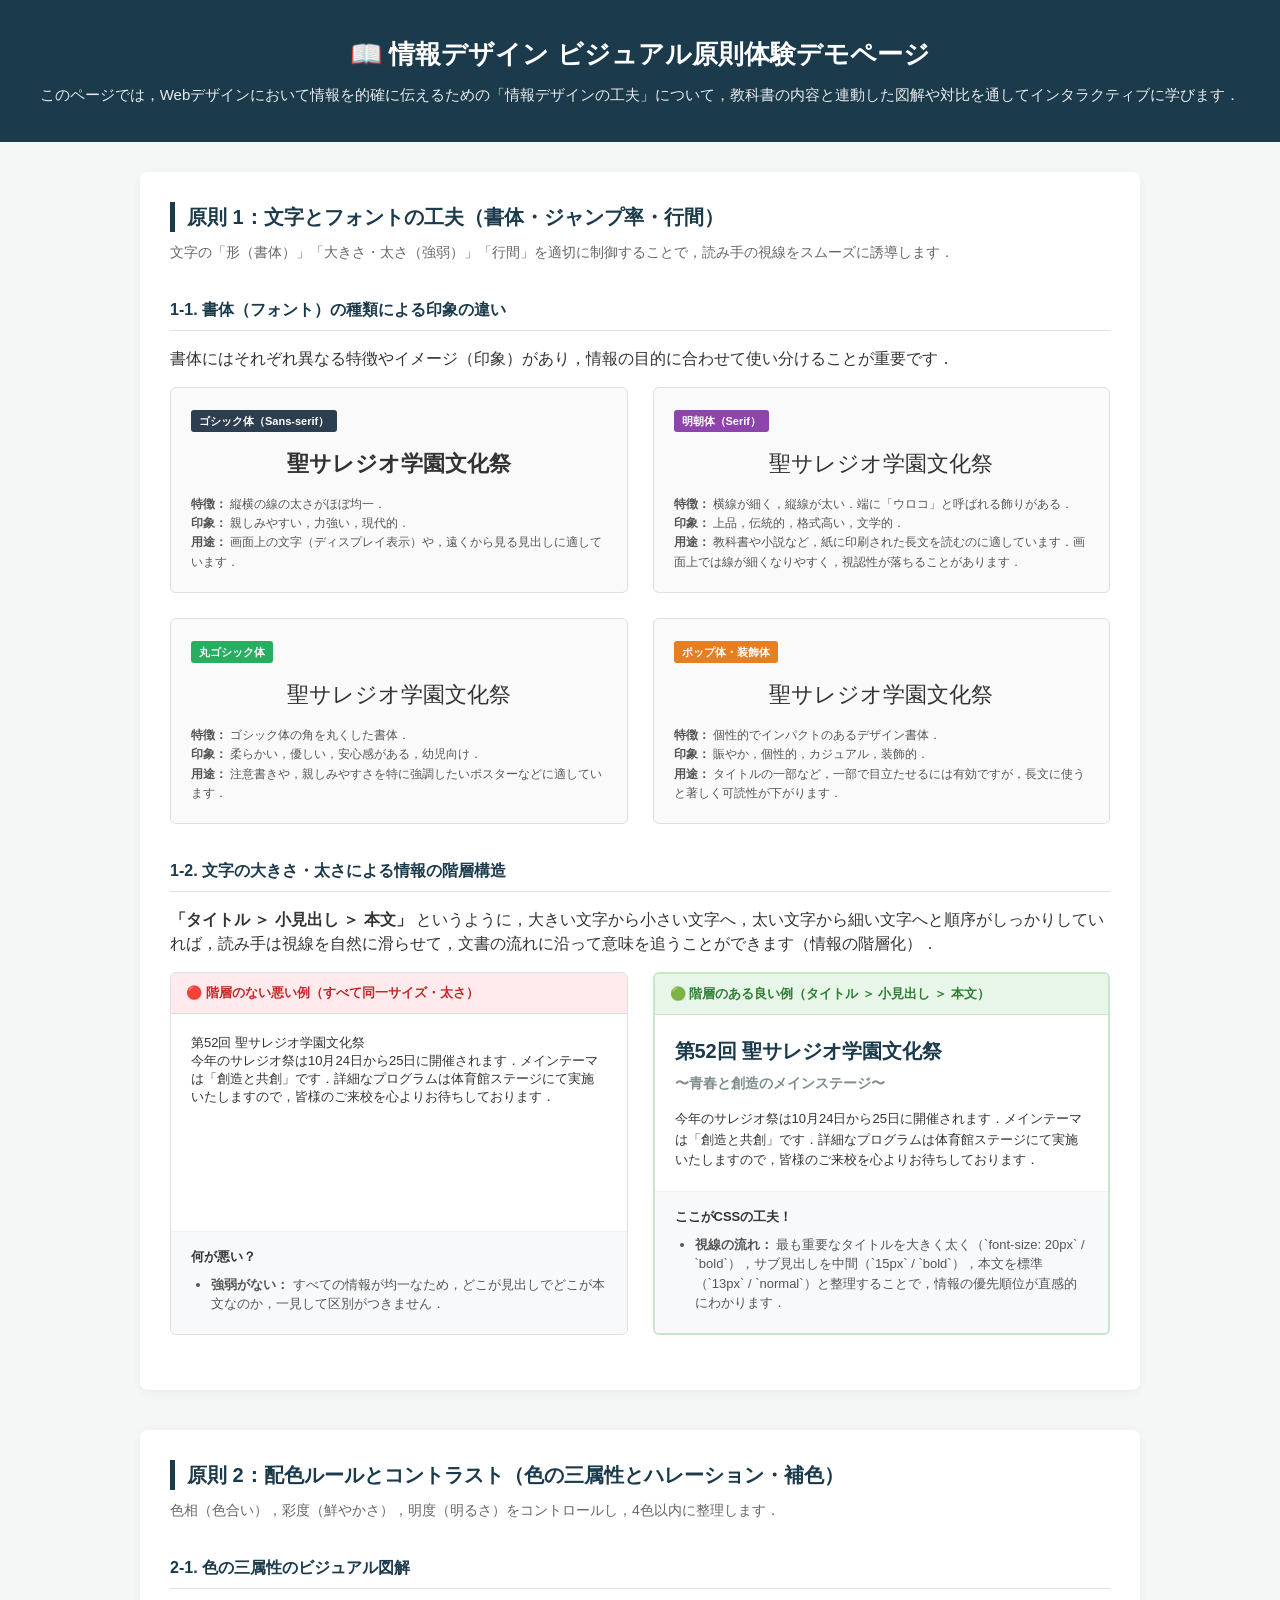
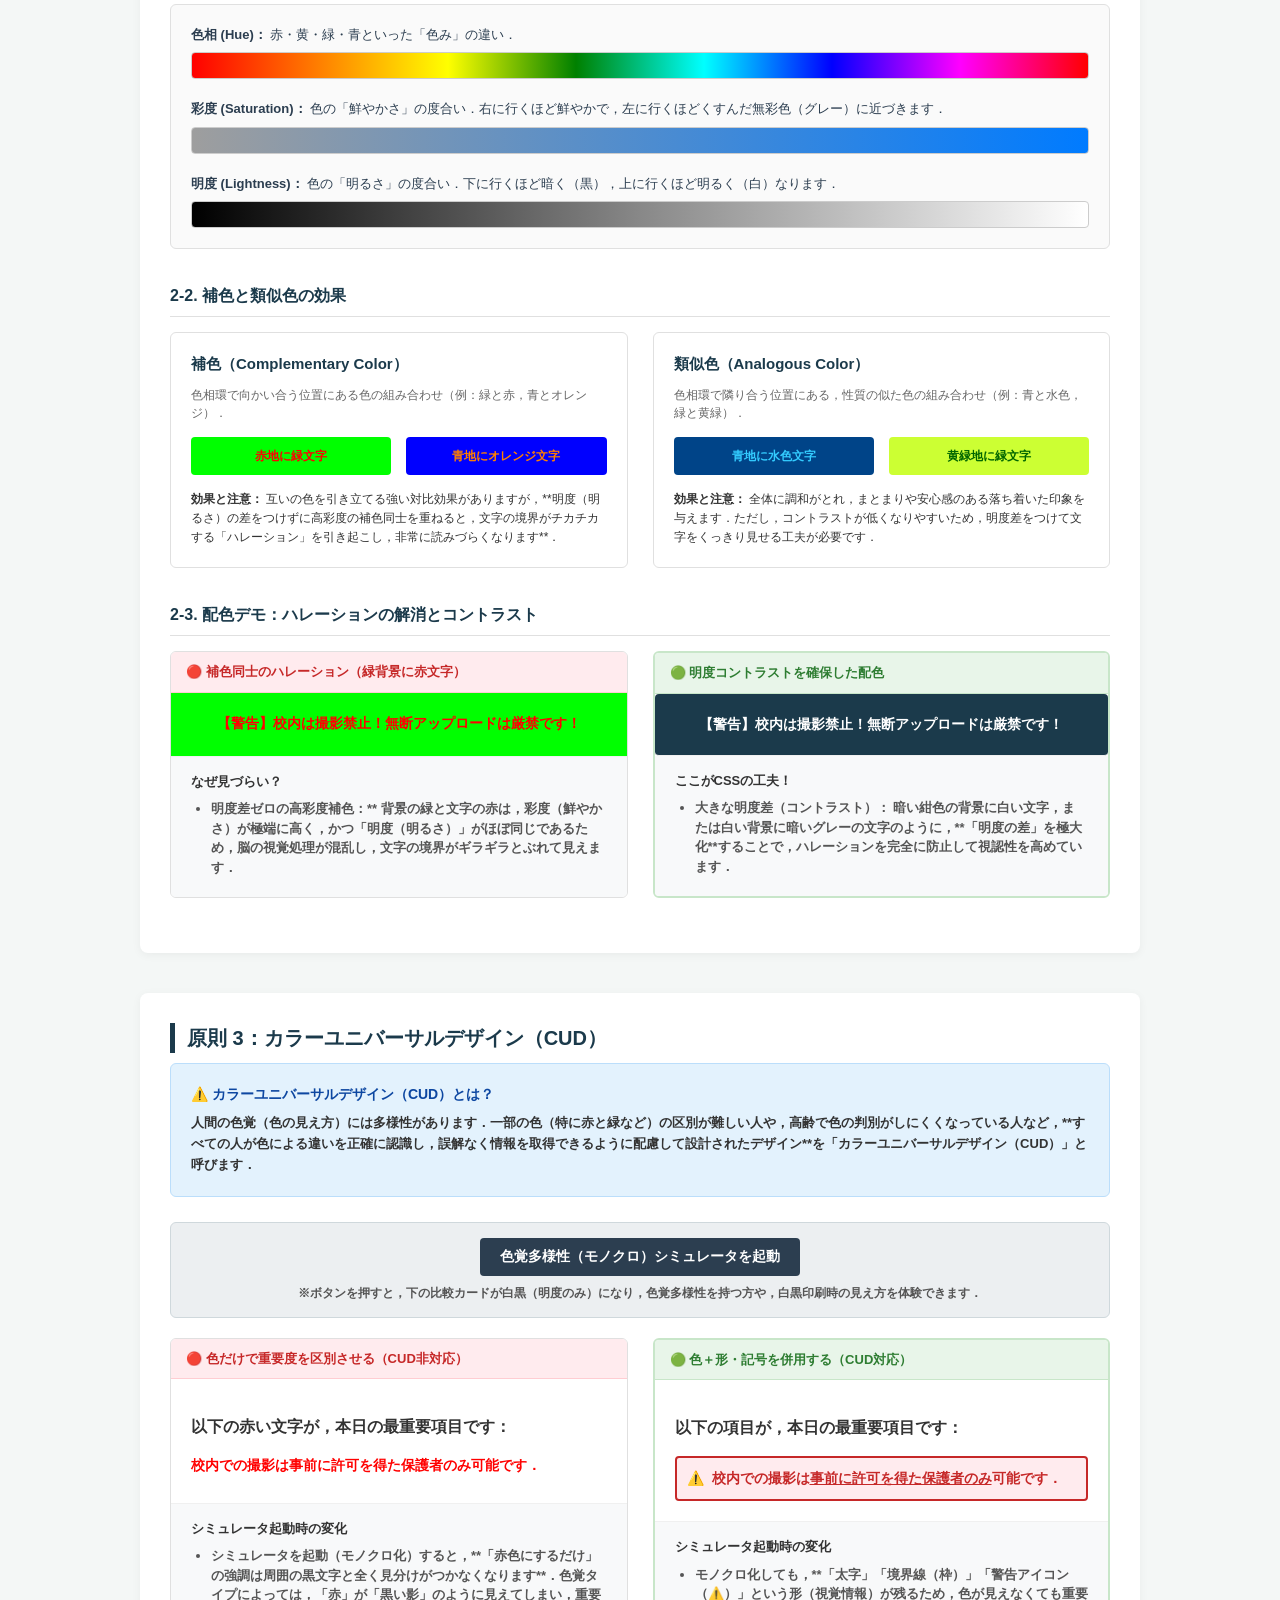
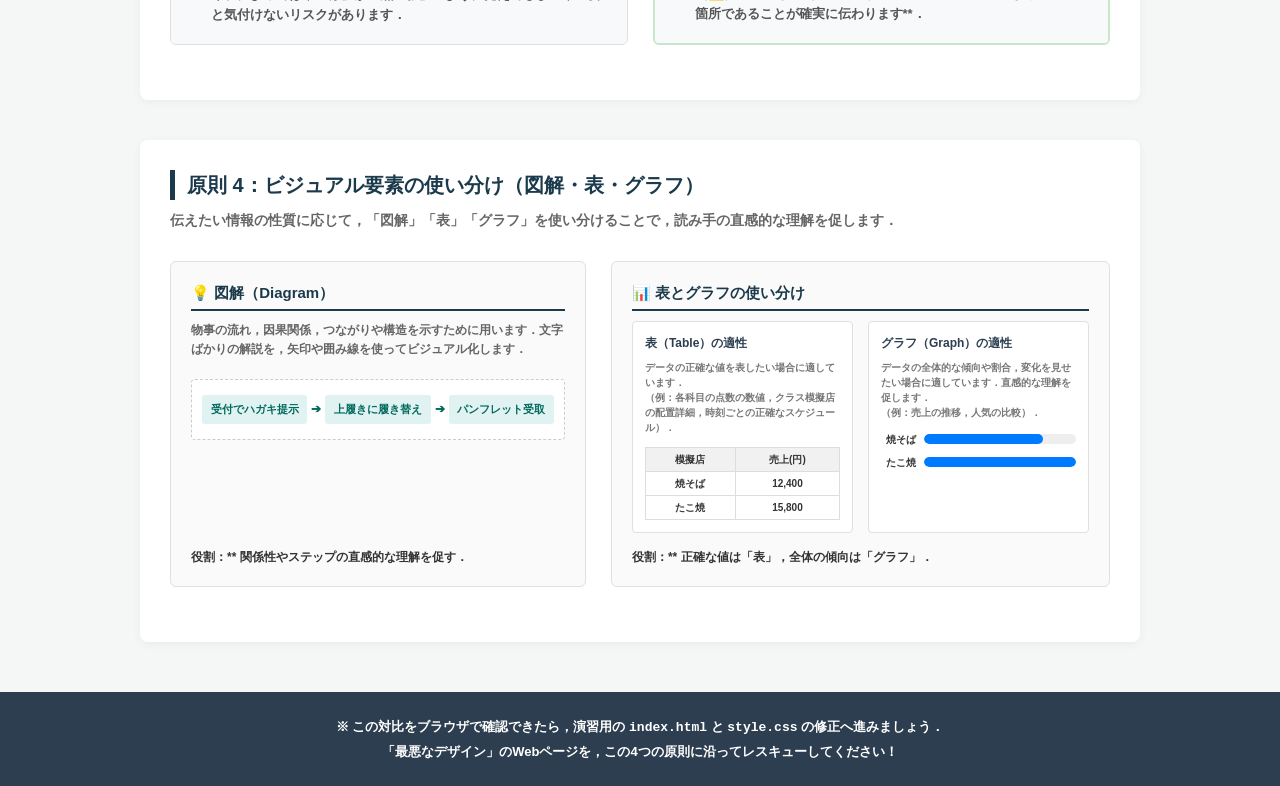
==== commit 656e0da5: "feat: integrate detailed textbook concepts into lecture demo (color attributes, font comparison, CUD" ====
--- a/lecture.html
+++ b/lecture.html
@@ -8,142 +8,180 @@
 <body>
     <header>
         <h1>📖 情報デザイン ビジュアル原則体験デモページ</h1>
-        <p>このページでは，Webデザインにおいて情報を的確に伝えるための「4つのビジュアル原則」について，極端な悪い例と良い例を比較しながらインタラクティブに学びます．</p>
+        <p>このページでは，Webデザインにおいて情報を的確に伝えるための「情報デザインの工夫」について，教科書の内容と連動した図解や対比を通してインタラクティブに学びます．</p>
     </header>
 
     <main class="container">
-        <!-- 原則 1：文字とフォントの工夫 -->
-        <section class="demo-section">
-            <h2 class="section-title">原則 1：文字とフォントの工夫（可読性・視認性・判読性）</h2>
-            <p class="section-desc">文字の「形（書体）」「大きさ・太さ（ジャンプ率）」「行間」をCSSでコントロールし，読む人の負担を減らします．</p>
+        <!-- セクション 1：文字とフォントの工夫 -->
+        <section class="demo-section">
+            <h2 class="section-title">原則 1：文字とフォントの工夫（書体・ジャンプ率・行間）</h2>
+            <p class="section-desc">文字の「形（書体）」「大きさ・太さ（強弱）」「行間」を適切に制御することで，読み手の視線をスムーズに誘導します．</p>
+
+            <h3>1-1. 書体（フォント）の種類による印象の違い</h3>
+            <p>書体にはそれぞれ異なる特徴やイメージ（印象）があり，情報の目的に合わせて使い分けることが重要です．</p>
+            
+            <div class="grid font-comparison-grid">
+                <!-- ゴシック体 -->
+                <div class="font-sample-card type-gothic">
+                    <div class="font-tag tag-gothic">ゴシック体（Sans-serif）</div>
+                    <p class="font-preview">聖サレジオ学園文化祭</p>
+                    <p class="font-desc"><strong>特徴：</strong> 縦横の線の太さがほぼ均一．<br><strong>印象：</strong> 親しみやすい，力強い，現代的．<br><strong>用途：</strong> 画面上の文字（ディスプレイ表示）や，遠くから見る見出しに適しています．</p>
+                </div>
+                <!-- 明朝体 -->
+                <div class="font-sample-card type-mincho">
+                    <div class="font-tag tag-mincho">明朝体（Serif）</div>
+                    <p class="font-preview">聖サレジオ学園文化祭</p>
+                    <p class="font-desc"><strong>特徴：</strong> 横線が細く，縦線が太い．端に「ウロコ」と呼ばれる飾りがある．<br><strong>印象：</strong> 上品，伝統的，格式高い，文学的．<br><strong>用途：</strong> 教科書や小説など，紙に印刷された長文を読むのに適しています．画面上では線が細くなりやすく，視認性が落ちることがあります．</p>
+                </div>
+                <!-- 丸ゴシック体 -->
+                <div class="font-sample-card type-round">
+                    <div class="font-tag tag-round">丸ゴシック体</div>
+                    <p class="font-preview">聖サレジオ学園文化祭</p>
+                    <p class="font-desc"><strong>特徴：</strong> ゴシック体の角を丸くした書体．<br><strong>印象：</strong> 柔らかい，優しい，安心感がある，幼児向け．<br><strong>用途：</strong> 注意書きや，親しみやすさを特に強調したいポスターなどに適しています．</p>
+                </div>
+                <!-- ポップ体・装飾 -->
+                <div class="font-sample-card type-pop">
+                    <div class="font-tag tag-pop">ポップ体・装飾体</div>
+                    <p class="font-preview">聖サレジオ学園文化祭</p>
+                    <p class="font-desc"><strong>特徴：</strong> 個性的でインパクトのあるデザイン書体．<br><strong>印象：</strong> 賑やか，個性的，カジュアル，装飾的．<br><strong>用途：</strong> タイトルの一部など，一部で目立たせるには有効ですが，長文に使うと著しく可読性が下がります．</p>
+                </div>
+            </div>
+
+            <h3>1-2. 文字の大きさ・太さによる情報の階層構造</h3>
+            <p><strong>「タイトル ＞ 小見出し ＞ 本文」</strong> というように，大きい文字から小さい文字へ，太い文字から細い文字へと順序がしっかりしていれば，読み手は視線を自然に滑らせて，文書の流れに沿って意味を追うことができます（情報の階層化）．</p>
+
             <div class="grid">
-                <!-- 悪い例①：装飾フォントの乱用と行間潰れ -->
+                <!-- 悪い例：階層構造がない（文字の壁） -->
                 <div class="card bad-example">
-                    <div class="example-header header-bad">🔴 極端な悪い例①（装飾過剰・行間崩壊）</div>
-                    <div class="demo-content font-bad-1">
-                        <h3>文化祭のお知らせ</h3>
-                        <p>今年のサレジオ祭は10月24日から25日に開催されます。クラス展示や模擬店が多数出店します。なお、校内は土足厳禁ですので上履きを忘れずに持参してください。ステージ発表は午前9時半から開始です。</p>
-                    </div>
-                    <div class="explanation">
-                        <span class="label">何が悪い？（暗号状態）</span>
-                        <ul>
-                            <li><strong>可読性・判読性の崩壊：</strong> 装飾が極端に強いファンタジー風のフォントを長文に適用したため，文字の形が判別できず暗号のようになっています．</li>
-                            <li><strong>行間（line-height）の無視：</strong> 行間が狭すぎて，上の行と下の行の文字が重なり合って潰れています．</li>
-                        </ul>
-                    </div>
-                </div>
-
-                <!-- 悪い例②：ジャンプ率ゼロ -->
+                    <div class="example-header header-bad">🔴 階層のない悪い例（すべて同一サイズ・太さ）</div>
+                    <div class="demo-content font-bad-2">
+                        <h4>第52回 聖サレジオ学園文化祭</h4>
+                        <p>今年のサレジオ祭は10月24日から25日に開催されます．メインテーマは「創造と共創」です．詳細なプログラムは体育館ステージにて実施いたしますので，皆様のご来校を心よりお待ちしております．</p>
+                    </div>
+                    <div class="explanation">
+                        <span class="label">何が悪い？</span>
+                        <ul>
+                            <li><strong>強弱がない：</strong> すべての情報が均一なため，どこが見出しでどこが本文なのか，一見して区別がつきません．</li>
+                        </ul>
+                    </div>
+                </div>
+
+                <!-- 良い例：階層構造の確立 -->
+                <div class="card good-example">
+                    <div class="example-header header-good">🟢 階層のある良い例（タイトル ＞ 小見出し ＞ 本文）</div>
+                    <div class="demo-content font-hierarchy">
+                        <h3 class="hierarchy-title">第52回 聖サレジオ学園文化祭</h3>
+                        <h4 class="hierarchy-subtitle">〜青春と創造のメインステージ〜</h4>
+                        <p class="hierarchy-body">今年のサレジオ祭は10月24日から25日に開催されます．メインテーマは「創造と共創」です．詳細なプログラムは体育館ステージにて実施いたしますので，皆様のご来校を心よりお待ちしております．</p>
+                    </div>
+                    <div class="explanation">
+                        <span class="label">ここがCSSの工夫！</span>
+                        <ul>
+                            <li><strong>視線の流れ：</strong> 最も重要なタイトルを大きく太く（`font-size: 20px` / `bold`），サブ見出しを中間（`15px` / `bold`），本文を標準（`13px` / `normal`）と整理することで，情報の優先順位が直感的にわかります．</li>
+                        </ul>
+                    </div>
+                </div>
+            </div>
+        </section>
+
+        <!-- セクション 2：配色ルールとコントラスト -->
+        <section class="demo-section">
+            <h2 class="section-title">原則 2：配色ルールとコントラスト（色の三属性とハレーション・補色）</h2>
+            <p class="section-desc">色相（色合い），彩度（鮮やかさ），明度（明るさ）をコントロールし，4色以内に整理します．</p>
+
+            <h3>2-1. 色の三属性のビジュアル図解</h3>
+            <div class="attributes-container">
+                <!-- 色相 -->
+                <div class="attr-row">
+                    <div class="attr-label"><strong>色相 (Hue)：</strong> 赤・黄・緑・青といった「色み」の違い．</div>
+                    <div class="color-bar bar-hue"></div>
+                </div>
+                <!-- 彩度 -->
+                <div class="attr-row">
+                    <div class="attr-label"><strong>彩度 (Saturation)：</strong> 色の「鮮やかさ」の度合い．右に行くほど鮮やかで，左に行くほどくすんだ無彩色（グレー）に近づきます．</div>
+                    <div class="color-bar bar-saturation"></div>
+                </div>
+                <!-- 明度 -->
+                <div class="attr-row">
+                    <div class="attr-label"><strong>明度 (Lightness)：</strong> 色の「明るさ」の度合い．下に行くほど暗く（黒），上に行くほど明るく（白）なります．</div>
+                    <div class="color-bar bar-lightness"></div>
+                </div>
+            </div>
+
+            <h3>2-2. 補色と類似色の効果</h3>
+            <div class="grid color-harmony-grid">
+                <!-- 補色 -->
+                <div class="harmony-card card-complementary">
+                    <h4>補色（Complementary Color）</h4>
+                    <p class="harmony-desc">色相環で向かい合う位置にある色の組み合わせ（例：緑と赤，青とオレンジ）．</p>
+                    <div class="harmony-demo demo-comp">
+                        <div class="comp-box-1">赤地に緑文字</div>
+                        <div class="comp-box-2">青地にオレンジ文字</div>
+                    </div>
+                    <p class="harmony-effect"><strong>効果と注意：</strong> 互いの色を引き立てる強い対比効果がありますが，**明度（明るさ）の差をつけずに高彩度の補色同士を重ねると，文字の境界がチカチカする「ハレーション」を引き起こし，非常に読みづらくなります**．</p>
+                </div>
+                <!-- 類似色 -->
+                <div class="harmony-card card-analogous">
+                    <h4>類似色（Analogous Color）</h4>
+                    <p class="harmony-desc">色相環で隣り合う位置にある，性質の似た色の組み合わせ（例：青と水色，緑と黄緑）．</p>
+                    <div class="harmony-demo demo-anal">
+                        <div class="anal-box-1">青地に水色文字</div>
+                        <div class="anal-box-2">黄緑地に緑文字</div>
+                    </div>
+                    <p class="harmony-effect"><strong>効果と注意：</strong> 全体に調和がとれ，まとまりや安心感のある落ち着いた印象を与えます．ただし，コントラストが低くなりやすいため，明度差をつけて文字をくっきり見せる工夫が必要です．</p>
+                </div>
+            </div>
+
+            <h3>2-3. 配色デモ：ハレーションの解消とコントラスト</h3>
+            <div class="grid">
+                <!-- 悪い例：ハレーション -->
                 <div class="card bad-example">
-                    <div class="example-header header-bad">🔴 極端な悪い例②（ジャンプ率ゼロ・文字の壁）</div>
-                    <div class="demo-content font-bad-2">
-                        <h4>文化祭のお知らせ</h4>
-                        <p>今年のサレジオ祭は10月24日から25日に開催されます．クラス展示や模擬店が多数出店します．なお，校内は土足厳禁ですので上履きを忘れずに持参してください．ステージ発表は午前9時半から開始です．</p>
-                    </div>
-                    <div class="explanation">
-                        <span class="label">何が悪い？（情報の壁）</span>
-                        <ul>
-                            <li><strong>視認性の欠如：</strong> タイトル，見出し，本文の文字サイズと太さがすべて完全に同一（ジャンプ率ゼロ）なため，どこが重要情報なのか視線を向けるべき場所が全くわかりません．</li>
-                        </ul>
-                    </div>
-                </div>
-            </div>
-
-            <!-- 良い例 -->
-            <div class="card good-example-wide">
-                <div class="example-header header-good">🟢 良い例（適切なジャンプ率と可読性の確保）</div>
-                <div class="demo-content font-good">
-                    <h3>文化祭のお知らせ</h3>
-                    <p>今年のサレジオ祭は10月24日から25日に開催されます．クラス展示や模擬店が多数出店します．なお，校内は土足厳禁ですので上履きを忘れずに持参してください．ステージ発表は午前9時半から開始です．</p>
-                </div>
-                <div class="explanation">
-                    <span class="label">ここがCSSの工夫！</span>
-                    <ul>
-                        <li><strong>明確な対比（ジャンプ率）：</strong> タイトルを大きく太くし，本文と明確な差をつけることで優先順位を明確にしています．</li>
-                        <li><strong>判読性の高いフォント：** 画面上で潰れず認識しやすいゴシック体や，文字の形状が判別しやすいよう配慮された「UDフォント（ユニバーサルデザインフォント）」を採用しています．</li>
-                        <li><strong>sufficientな行間（line-height: 1.6）：</strong> 行間に適切な余白をとることで，長文でもスムーズに読めるようにしています．</li>
-                    </ul>
-                </div>
-            </div>
-        </section>
-
-        <!-- 原則 2：配色ルールとコントラスト -->
-        <section class="demo-section">
-            <h2 class="section-title">原則 2：配色ルールとコントラスト（色の三属性とハレーション）</h2>
-            <p class="section-desc">色相（色合い），彩度（鮮やかさ），明度（明るさ）をコントロールし，4色以内に整理します．</p>
-            <div class="grid">
-                <!-- 悪い例①：低コントラストとノイズ -->
-                <div class="card bad-example">
-                    <div class="example-header header-bad">🔴 極端な悪い例①（視認不可＆意味のない多色）</div>
-                    <div class="demo-content color-bad-1">
-                        <p class="text-invisible">※重要なお知らせ：当日は上履きを忘れずにお持ちください．</p>
-                        <p class="text-rainbow">
-                            <span class="c1">文</span><span class="c2">化</span><span class="c3">祭</span>
-                            <span class="c4">の</span><span class="c5">ス</span><span class="c6">テ</span>
-                            <span class="c1">ー</span><span class="c2">ジ</span><span class="c3">を</span>
-                            <span class="c4">見</span><span class="c5">に</span><span class="c6">来</span>
-                            <span class="c1">て</span><span class="c2">く</span><span class="c3">だ</span>
-                            <span class="c4">さ</span><span class="c5">い</span><span class="c6">．</span>
-                        </p>
-                    </div>
-                    <div class="explanation">
-                        <span class="label">何が悪い？</span>
-                        <ul>
-                            <li><strong>明度コントラストの欠如：</strong> 薄いグレーの背景に白い文字を配置したため，明度（明るさ）の差がほとんどなく，文字が完全に背景に溶け込んでしまっています．</li>
-                            <li><strong>情報ノイズ（多色使い）：</strong> 意味のないカラフルな配色により，視線が散らばって何が重要なのか理解できません．</li>
-                        </ul>
-                    </div>
-                </div>
-
-                <!-- 悪い例②：ハレーション -->
-                <div class="card bad-example">
-                    <div class="example-header header-bad">🔴 極端な悪い例②（補色同士によるハレーション）</div>
+                    <div class="example-header header-bad">🔴 補色同士のハレーション（緑背景に赤文字）</div>
                     <div class="demo-content color-bad-2">
-                        <div class="halation-box">
-                            <p>【警告】校内は撮影禁止！無断アップロードは厳禁です！</p>
-                        </div>
-                    </div>
-                    <div class="explanation">
-                        <span class="label">何が悪い？</span>
-                        <ul>
-                            <li><strong>ハレーション（目の疲労）：</strong> 色相環で互いに向かい合う位置にある「補色」の関係にある鮮やかな原色同士（彩度が非常に高い緑背景に赤文字）を，明度差がない状態で重ねたため，文字の境界がぶれてギラギラと見え，目が激しく疲れます．</li>
-                        </ul>
-                    </div>
-                </div>
-            </div>
-
-            <!-- 良い例 -->
-            <div class="card good-example-wide">
-                <div class="example-header header-good">🟢 良い例（明度コントラストの適正化と4色ルール）</div>
-                <div class="demo-content color-good">
-                    <div class="badge-main">開催場所</div>
-                    <p class="body-text">第一体育館メインステージおよび各教室</p>
-                    <p class="alert-text">※重要：熱中症および感染防止対策のため，校内はこまめな換気と水分補給をお願いいたします．</p>
-                </div>
-                <div class="explanation">
-                    <span class="label">ここがCSSの工夫！</span>
-                    <ul>
-                        <li><strong>高い明度コントラスト：</strong> 背景（ほぼ白）と文字（ダークグレー）の明度（明るさ）の差を最大化し，視認性を高めています．</li>
-                        <li><strong>配色4色ルール：</strong> 使用する色を「背景色（白）」「文字基本色（ダークグレー）」「メインカラー（濃い紺）」「強調色（濃いオレンジ）」の4色以内に絞り，情報に秩序を与えています．</li>
-                    </ul>
-                </div>
-            </div>
-        </section>
-
-        <!-- 原則 3：カラーユニバーサルデザイン -->
-        <section class="demo-section">
-            <h2 class="section-title">原則 3：カラーユニバーサルデザイン（色だけに頼らない強調）</h2>
-            <p class="section-desc">人間の色覚多様性に配慮し，色相（色合い）の違いだけでなく，「形・記号」の違いを組み合わせます．</p>
+                        <p>【警告】校内は撮影禁止！無断アップロードは厳禁です！</p>
+                    </div>
+                    <div class="explanation">
+                        <span class="label">なぜ見づらい？</span>
+                        <ul>
+                            <li><strong>明度差ゼロの高彩度補色：** 背景の緑と文字の赤は，彩度（鮮やかさ）が極端に高く，かつ「明度（明るさ）」がほぼ同じであるため，脳の視覚処理が混乱し，文字の境界がギラギラとぶれて見えます．</li>
+                        </ul>
+                    </div>
+                </div>
+
+                <!-- 良い例：明度コントラストの確保 -->
+                <div class="card good-example">
+                    <div class="example-header header-good">🟢 明度コントラストを確保した配色</div>
+                    <div class="demo-content color-good-contrast">
+                        <p>【警告】校内は撮影禁止！無断アップロードは厳禁です！</p>
+                    </div>
+                    <div class="explanation">
+                        <span class="label">ここがCSSの工夫！</span>
+                        <ul>
+                            <li><strong>大きな明度差（コントラスト）：</strong> 暗い紺色の背景に白い文字，または白い背景に暗いグレーの文字のように，**「明度の差」を極大化**することで，ハレーションを完全に防止して視認性を高めています．</li>
+                        </ul>
+                    </div>
+                </div>
+            </div>
+        </section>
+
+        <!-- セクション 3：カラーユニバーサルデザイン -->
+        <section class="demo-section">
+            <h2 class="section-title">原則 3：カラーユニバーサルデザイン（CUD）</h2>
             
+            <div class="cud-info-box">
+                <h4>⚠️ カラーユニバーサルデザイン（CUD）とは？</h4>
+                <p>人間の色覚（色の見え方）には多様性があります．一部の色（特に赤と緑など）の区別が難しい人や，高齢で色の判別がしにくくなっている人など，**すべての人が色による違いを正確に認識し，誤解なく情報を取得できるように配慮して設計されたデザイン**を「カラーユニバーサルデザイン（CUD）」と呼びます．</p>
+            </div>
+
             <div class="simulator-panel">
                 <button id="grayscale-btn" onclick="toggleGrayscale()">色覚多様性（モノクロ）シミュレータを起動</button>
-                <p class="sim-note">※ボタンを押すと，下の比較カードが白黒（明度のみ）になり，色の見え方が異なる人の視界を再現できます．</p>
+                <p class="sim-note">※ボタンを押すと，下の比較カードが白黒（明度のみ）になり，色覚多様性を持つ方や，白黒印刷時の見え方を体験できます．</p>
             </div>
 
             <div class="grid" id="cud-demo-grid">
                 <!-- 悪い例：色相のみに依存 -->
                 <div class="card bad-example">
-                    <div class="example-header header-bad">🔴 極端な悪い例（色だけで区別させる）</div>
+                    <div class="example-header header-bad">🔴 色だけで重要度を区別させる（CUD非対応）</div>
                     <div class="demo-content cud-bad">
                         <p>以下の赤い文字が，本日の最重要項目です：</p>
                         <p class="cud-bad-text">校内での撮影は事前に許可を得た保護者のみ可能です．</p>
@@ -151,14 +189,14 @@
                     <div class="explanation">
                         <span class="label">シミュレータ起動時の変化</span>
                         <ul>
-                            <li>シミュレータを起動（モノクロ化）すると，**「赤色にするだけ」の強調は周囲の文字と全く見分けがつかなくなります**．赤と緑の区別が難しい人や，印刷物になった際にも情報が完全に消失します．</li>
+                            <li>シミュレータを起動（モノクロ化）すると，**「赤色にするだけ」の強調は周囲の黒文字と全く見分けがつかなくなります**．色覚タイプによっては，「赤」が「黒い影」のように見えてしまい，重要と気付けないリスクがあります．</li>
                         </ul>
                     </div>
                 </div>
 
                 <!-- 良い例：色＋形の併用 -->
                 <div class="card good-example">
-                    <div class="example-header header-good">🟢 良い例（色＋形・記号の併用）</div>
+                    <div class="example-header header-good">🟢 色＋形・記号を併用する（CUD対応）</div>
                     <div class="demo-content cud-good">
                         <p>以下の項目が，本日の最重要項目です：</p>
                         <div class="cud-good-box">
@@ -169,58 +207,65 @@
                     <div class="explanation">
                         <span class="label">シミュレータ起動時の変化</span>
                         <ul>
-                            <li>モノクロ化しても，**「太字」「枠線（境界）」「警告アイコン（⚠️）」という形（視覚情報）が残るため，誰にとっても重要箇所であることが一目で伝わります**．</li>
-                        </ul>
-                    </div>
-                </div>
-            </div>
-        </section>
-
-        <!-- 原則 4：レイアウトと余白 -->
-        <section class="demo-section">
-            <h2 class="section-title">原則 4：レイアウトと余白（近接・整列・視線誘導）</h2>
-            <p class="section-desc">関連する情報は近づけ（近接），端を揃え（整列），適切な余白（margin / padding）で視線を誘導します．</p>
-            <div class="grid">
-                <!-- 悪い例：余白なしと誤った近接 -->
-                <div class="card bad-example">
-                    <div class="example-header header-bad">🔴 極端な悪い例（余白ゼロ＆誤った近接）</div>
-                    <div class="demo-content layout-bad">
-                        <p class="title">持ち物リスト</p>
-                        <ul class="list">
-                            <li>上履き</li>
-                            <li>招待ハガキ</li>
-                        </ul>
-                        <p class="title" style="margin-top: 0;">緊急連絡先</p>
-                        <p class="contact">生徒会事務局：03-XXXX-XXXX</p>
-                    </div>
-                    <div class="explanation">
-                        <span class="label">何が悪い？</span>
-                        <ul>
-                            <li><strong>余白ゼロ（息苦しさ）：</strong> 文字がカードの枠線や他の行と完全に張り付いており，非常に窮屈で読みづらいです．</li>
-                            <li><strong>近接の無視：</strong> 「持ち物リスト」と，無関係な次の見出し「緊急連絡先」の間隔が狭すぎて，どこからどこまでが一つのグループなのか境界がわかりません．</li>
-                        </ul>
-                    </div>
-                </div>
-
-                <!-- 良い例：近接と整列 -->
-                <div class="card good-example">
-                    <div class="example-header header-good">🟢 良い例（適切な近接と整列）</div>
-                    <div class="demo-content layout-good">
-                        <p class="title">持ち物リスト</p>
-                        <ul class="list">
-                            <li>上履き</li>
-                            <li>招待ハガキ</li>
-                        </ul>
-                        <p class="title">緊急連絡先</p>
-                        <p class="contact">生徒会事務局：03-XXXX-XXXX</p>
-                    </div>
-                    <div class="explanation">
-                        <span class="label">ここがCSSの工夫！</span>
-                        <ul>
-                            <li><strong>近接（グループ化）：</strong> 持ち物リストの下に広い余白（`margin-bottom: 25px`）を空け，「別の話題であること」を物理的な距離で示しています．</li>
-                            <li><strong>整列：** 左端が完全に縦一列に揃っているため，視線が「上から下」へと迷うことなく綺麗に流れます（Zパターン・Fパターンの視線誘導）．</li>
-                        </ul>
-                    </div>
+                            <li>モノクロ化しても，**「太字」「境界線（枠）」「警告アイコン（⚠️）」という形（視覚情報）が残るため，色が見えなくても重要箇所であることが確実に伝わります**．</li>
+                        </ul>
+                    </div>
+                </div>
+            </div>
+        </section>
+
+        <!-- セクション 4：図解・表・グラフの使い分け -->
+        <section class="demo-section">
+            <h2 class="section-title">原則 4：ビジュアル要素の使い分け（図解・表・グラフ）</h2>
+            <p class="section-desc">伝えたい情報の性質に応じて，「図解」「表」「グラフ」を使い分けることで，読み手の直感的な理解を促します．</p>
+
+            <div class="grid visual-types-grid">
+                <!-- 図解の役割 -->
+                <div class="type-card card-diagram">
+                    <div class="type-header">💡 図解（Diagram）</div>
+                    <p class="type-body-desc">物事の流れ，因果関係，つながりや構造を示すために用います．文字ばかりの解説を，矢印や囲み線を使ってビジュアル化します．</p>
+                    <!-- 図解デモ：文化祭の受付フロー -->
+                    <div class="diagram-demo">
+                        <div class="flow-step">受付でハガキ提示</div>
+                        <div class="flow-arrow">➔</div>
+                        <div class="flow-step">上履きに履き替え</div>
+                        <div class="flow-arrow">➔</div>
+                        <div class="flow-step">パンフレット受取</div>
+                    </div>
+                    <p class="type-summary"><strong>役割：** 関係性やステップの直感的な理解を促す．</p>
+                </div>
+
+                <!-- 表とグラフの使い分け -->
+                <div class="type-card card-table-graph">
+                    <div class="type-header">📊 表とグラフの使い分け</div>
+                    
+                    <div class="comparison-subgrid">
+                        <div class="comparison-box box-table">
+                            <h5>表（Table）の適性</h5>
+                            <p><strong>データの正確な値を表したい場合</strong>に適しています．<br>（例：各科目の点数の数値，クラス模擬店の配置詳細，時刻ごとの正確なスケジュール）．</p>
+                            <table class="sub-demo-table">
+                                <tr><th>模擬店</th><th>売上(円)</th></tr>
+                                <tr><td>焼そば</td><td>12,400</td></tr>
+                                <tr><td>たこ焼</td><td>15,800</td></tr>
+                            </table>
+                        </div>
+                        <div class="comparison-box box-chart">
+                            <h5>グラフ（Graph）の適性</h5>
+                            <p><strong>データの全体的な傾向や割合，変化を見せたい場合</strong>に適しています．直感的な理解を促します．<br>（例：売上の推移，人気の比較）．</p>
+                            <!-- CSSで再現した簡易棒グラフ -->
+                            <div class="sub-demo-chart">
+                                <div class="chart-bar-row">
+                                    <span class="bar-name">焼そば</span>
+                                    <div class="bar-track"><div class="bar-fill" style="width: 78%;"></div></div>
+                                </div>
+                                <div class="chart-bar-row">
+                                    <span class="bar-name">たこ焼</span>
+                                    <div class="bar-track"><div class="bar-fill" style="width: 100%;"></div></div>
+                                </div>
+                            </div>
+                        </div>
+                    </div>
+                    <p class="type-summary"><strong>役割：** 正確な値は「表」，全体の傾向は「グラフ」．</p>
                 </div>
             </div>
         </section>
--- a/lecture.css
+++ b/lecture.css
@@ -14,7 +14,7 @@
   background-color: #1b3a4b;
   color: #ffffff;
   text-align: center;
-  padding: 30px 20px;
+  padding: 35px 20px;
 }
 header h1 {
   margin: 0 0 10px 0;
@@ -37,17 +37,32 @@
   background-color: #ffffff;
   border-radius: 8px;
   box-shadow: 0 2px 10px rgba(0,0,0,0.05);
-  padding: 25px;
+  padding: 30px;
   margin-bottom: 40px;
 }
 
 .section-title {
-  font-size: 18px;
+  font-size: 20px;
   color: #1b3a4b;
   border-left: 5px solid #1b3a4b;
-  padding-left: 10px;
+  padding-left: 12px;
   margin-top: 0;
-  margin-bottom: 25px;
+  margin-bottom: 10px;
+}
+.section-desc {
+  font-size: 14px;
+  color: #666;
+  margin-top: 0;
+  margin-bottom: 30px;
+}
+
+h3 {
+  font-size: 16px;
+  color: #1b3a4b;
+  border-bottom: 1px solid #e0e0e0;
+  padding-bottom: 8px;
+  margin-top: 35px;
+  margin-bottom: 15px;
 }
 
 /* グリッドレイアウト */
@@ -55,6 +70,7 @@
   display: grid;
   grid-template-columns: 1fr 1fr;
   gap: 25px;
+  margin-bottom: 25px;
 }
 
 /* カードデザイン */
@@ -65,11 +81,14 @@
   display: flex;
   flex-direction: column;
 }
+.good-example {
+  border: 2px solid #c8e6c9;
+}
 
 .example-header {
   padding: 10px 15px;
   font-weight: bold;
-  font-size: 14px;
+  font-size: 13px;
 }
 .header-bad {
   background-color: #ffebee;
@@ -94,6 +113,12 @@
   font-size: 13px;
   color: #555555;
 }
+.explanation .label {
+  font-weight: bold;
+  color: #333;
+  display: block;
+  margin-bottom: 8px;
+}
 .explanation ul {
   margin: 0;
   padding-left: 20px;
@@ -101,23 +126,104 @@
 .explanation li {
   margin-bottom: 5px;
 }
-.explanation li:last-child {
-  margin-bottom: 0;
-}
-
-/* --- 原則 1：フォント指定 --- */
-.font-bad {
-  font-family: 'Times New Roman', Times, serif; /* かすれる明朝体 */
-  line-height: 1.0 !important; /* 行間がつぶれる */
-}
-.font-bad h3 {
-  font-size: 14px; /* 本文と同じ大きさ */
-  font-weight: normal;
+
+/* --- 1-1. フォントの種類比較 --- */
+.font-comparison-grid {
+  grid-template-columns: 1fr 1fr;
+}
+.font-sample-card {
+  border: 1px solid #e0e0e0;
+  border-radius: 6px;
+  padding: 20px;
+  background-color: #fafafa;
+}
+.font-tag {
+  display: inline-block;
+  padding: 3px 8px;
+  font-size: 11px;
+  font-weight: bold;
+  color: #fff;
+  border-radius: 3px;
+  margin-bottom: 15px;
+}
+.font-preview {
+  font-size: 22px;
+  margin: 0 0 15px 0;
+  text-align: center;
+}
+.font-desc {
+  font-size: 12px;
+  color: #555;
+  margin: 0;
+  line-height: 1.6;
+}
+
+.tag-gothic { background-color: #2c3e50; }
+.tag-mincho { background-color: #8e44ad; }
+.tag-round { background-color: #27ae60; }
+.tag-pop { background-color: #e67e22; }
+
+/* 各フォントファミリー適用 */
+.type-gothic .font-preview {
+  font-family: sans-serif;
+  font-weight: bold;
+}
+.type-mincho .font-preview {
+  font-family: "MS Mincho", "Hiragino Mincho ProN", serif;
+}
+.type-round .font-preview {
+  font-family: "Hiragino Maru Gothic ProN", "Yu Gothic", sans-serif;
+}
+.type-pop .font-preview {
+  font-family: "HGP創英角ﾎﾟｯﾌﾟ体", "Comic Sans MS", fantasy;
+}
+
+/* --- 1-2. 文字の階層構造 --- */
+.font-bad-1 {
+  font-family: 'Comic Sans MS', cursive, 'HGP創英角ﾎﾟｯﾌﾟ体', fantasy;
+  line-height: 0.8 !important;
+  letter-spacing: -1.5px;
+}
+.font-bad-1 h3 {
+  font-size: 14px;
   margin: 0 0 5px 0;
 }
-.font-bad p {
-  margin: 0;
-  font-size: 14px;
+.font-bad-1 p {
+  margin: 0;
+  font-size: 13px;
+}
+
+.font-bad-2 h4, .font-bad-2 p {
+  font-size: 13px !important;
+  font-weight: normal !important;
+  font-family: sans-serif;
+  line-height: 1.4;
+  margin: 0;
+}
+
+/* 良い階層構造 */
+.font-hierarchy {
+  font-family: sans-serif;
+  line-height: 1.6;
+}
+.font-hierarchy .hierarchy-title {
+  font-size: 20px;
+  font-weight: bold;
+  color: #1b3a4b;
+  margin: 0 0 5px 0;
+  border: none;
+  padding: 0;
+}
+.font-hierarchy .hierarchy-subtitle {
+  font-size: 14px;
+  font-weight: bold;
+  color: #7f8c8d;
+  margin: 0 0 15px 0;
+}
+.font-hierarchy .hierarchy-body {
+  font-size: 13px;
+  color: #333;
+  margin: 0;
 }
 
 .font-good {
@@ -125,7 +231,7 @@
   line-height: 1.6;
 }
 .font-good h3 {
-  font-size: 18px; /* 見出しを強調 */
+  font-size: 18px;
   font-weight: bold;
   color: #1b3a4b;
   margin: 0 0 10px 0;
@@ -135,22 +241,148 @@
   font-size: 14px;
 }
 
-/* --- 原則 2：配色・コントラスト --- */
-.color-bad-contrast {
-  background-color: #ffffff;
-  color: #aaaaaa; /* 明度差が足りない */
-  font-weight: bold;
-}
-
-.color-bad-halation {
-  background-color: #00ff00; /* 原色の緑 */
-  color: #ff0000; /* 原色の赤 */
+/* --- 2-1. 三属性ビジュアル図解 --- */
+.attributes-container {
+  background-color: #fafafa;
+  border: 1px solid #e0e0e0;
+  border-radius: 6px;
+  padding: 20px;
+  margin-bottom: 30px;
+}
+.attr-row {
+  margin-bottom: 20px;
+}
+.attr-row:last-child {
+  margin-bottom: 0;
+}
+.attr-label {
+  font-size: 13px;
+  margin-bottom: 8px;
+  color: #2c3e50;
+}
+.color-bar {
+  height: 25px;
+  border-radius: 4px;
+  border: 1px solid #ccc;
+}
+/* 色相グラデーション */
+.bar-hue {
+  background: linear-gradient(to right, red, #ff8000, yellow, green, cyan, blue, magenta, red);
+}
+/* 彩度グラデーション */
+.bar-saturation {
+  background: linear-gradient(to right, #9e9e9e, #007bff);
+}
+/* 明度グラデーション */
+.bar-lightness {
+  background: linear-gradient(to right, #000000, #888888, #ffffff);
+}
+
+/* --- 2-2. 補色・類似色比較 --- */
+.color-harmony-grid {
+  grid-template-columns: 1fr 1fr;
+}
+.harmony-card {
+  border: 1px solid #e0e0e0;
+  border-radius: 6px;
+  padding: 20px;
+  background-color: #fff;
+}
+.harmony-card h4 {
+  margin: 0 0 10px 0;
+  font-size: 15px;
+  color: #1b3a4b;
+}
+.harmony-desc {
+  font-size: 12px;
+  color: #666;
+  margin: 0 0 15px 0;
+}
+.harmony-demo {
+  display: flex;
+  gap: 15px;
+  margin-bottom: 15px;
+}
+.harmony-demo > div {
+  flex: 1;
   padding: 10px;
   text-align: center;
-  font-weight: bold;
-}
-.color-bad-halation p {
-  margin: 0;
+  font-size: 12px;
+  font-weight: bold;
+  border-radius: 4px;
+}
+
+/* 補色デモ配色 */
+.comp-box-1 {
+  background-color: #00ff00; /* 緑 */
+  color: #ff0000; /* 赤（ハレーション） */
+}
+.comp-box-2 {
+  background-color: #0000ff; /* 青 */
+  color: #ff8000; /* オレンジ */
+}
+
+/* 類似色デモ配色 */
+.anal-box-1 {
+  background-color: #004488; /* 深い青 */
+  color: #33ccff; /* 水色 */
+}
+.anal-box-2 {
+  background-color: #ccff33; /* 黄緑 */
+  color: #006600; /* 深い緑 */
+}
+
+.harmony-effect {
+  font-size: 12px;
+  margin: 0;
+  line-height: 1.6;
+}
+
+/* --- 2-3. 配色デモ --- */
+.color-bad-1 {
+  background-color: #fafafa;
+}
+.color-bad-1 .text-invisible {
+  color: #f1f1f1;
+  font-weight: bold;
+  margin: 0 0 15px 0;
+  font-size: 14px;
+}
+.color-bad-1 .text-rainbow {
+  font-weight: bold;
+  margin: 0;
+  font-size: 14px;
+}
+.color-bad-1 .c1 { color: #ff0000; }
+.color-bad-1 .c2 { color: #e65100; }
+.color-bad-1 .c3 { color: #2e7d32; }
+.color-bad-1 .c4 { color: #0000ff; }
+.color-bad-1 .c5 { color: #7b1fa2; }
+.color-bad-1 .c6 { color: #c2185b; }
+
+.color-bad-2 {
+  background-color: #00ff00;
+  color: #ff0000;
+  padding: 20px;
+  text-align: center;
+  font-weight: bold;
+}
+.color-bad-2 p {
+  margin: 0;
+  font-size: 14px;
+}
+
+.color-good-contrast {
+  background-color: #1b3a4b; /* 暗い紺色 */
+  color: #ffffff; /* 白文字でくっきり */
+  padding: 20px;
+  text-align: center;
+  font-weight: bold;
+  border-radius: 4px;
+}
+.color-good-contrast p {
+  margin: 0;
+  font-size: 14px;
 }
 
 .color-good {
@@ -158,32 +390,51 @@
   color: #333333;
 }
 .color-good .badge-main {
-  background-color: #1b3a4b; /* テーマカラー */
+  background-color: #1b3a4b;
   color: #ffffff;
   display: inline-block;
   padding: 4px 10px;
   font-size: 12px;
   font-weight: bold;
   border-radius: 3px;
-  margin-bottom: 5px;
+  margin-bottom: 10px;
 }
 .color-good .body-text {
   margin: 0 0 10px 0;
   font-size: 14px;
 }
 .color-good .alert-text {
-  color: #e65100; /* 強調色のオレンジ */
+  color: #e65100;
   font-weight: bold;
   margin: 0;
 }
 
 /* --- 原則 3：カラーユニバーサルデザイン --- */
+.cud-info-box {
+  background-color: #e3f2fd;
+  border: 1px solid #bbdefb;
+  border-radius: 6px;
+  padding: 20px;
+  margin-bottom: 25px;
+}
+.cud-info-box h4 {
+  margin: 0 0 8px 0;
+  color: #0d47a1;
+  font-size: 14px;
+}
+.cud-info-box p {
+  margin: 0;
+  font-size: 13px;
+  line-height: 1.6;
+}
+
 .cud-bad {
   background-color: #ffffff;
 }
 .cud-bad-text {
-  color: #ff0000; /* 赤色にしただけ */
-  margin: 0;
+  color: #ff0000;
+  margin: 0;
+  font-size: 14px;
 }
 
 .cud-good {
@@ -192,64 +443,179 @@
 .cud-good-box {
   background-color: #ffebee;
   color: #c62828;
-  border: 2px solid #c62828; /* 枠線 */
+  border: 2px solid #c62828;
   padding: 10px;
   border-radius: 4px;
   display: flex;
   align-items: center;
   gap: 8px;
+  font-size: 14px;
 }
 .cud-good-box strong {
   font-weight: bold;
-  text-decoration: underline; /* 下線も追加 */
-}
-
-/* --- 原則 4：レイアウトと余白 --- */
-.layout-bad {
+  text-decoration: underline;
+}
+
+/* モノクロシミュレータトグル */
+.grayscale-mode {
+  filter: grayscale(100%);
+}
+
+.simulator-panel {
+  background-color: #eceff1;
+  border: 1px solid #cfd8dc;
+  border-radius: 6px;
+  padding: 15px;
+  margin-bottom: 20px;
+  text-align: center;
+}
+.simulator-panel button {
+  background-color: #2c3e50;
+  color: #ffffff;
+  border: none;
+  padding: 10px 20px;
+  font-size: 14px;
+  font-weight: bold;
+  border-radius: 4px;
+  cursor: pointer;
+  transition: background-color 0.2s;
+}
+.simulator-panel button:hover {
+  background-color: #1a252f;
+}
+.sim-note {
+  font-size: 12px;
+  color: #555555;
+  margin: 8px 0 0 0;
+}
+
+/* --- 原則 4：ビジュアル要素の使い分け --- */
+.visual-types-grid {
+  grid-template-columns: 1fr 1.2fr;
+}
+.type-card {
+  border: 1px solid #e0e0e0;
+  border-radius: 6px;
+  padding: 20px;
+  background-color: #fafafa;
+  display: flex;
+  flex-direction: column;
+}
+.type-header {
+  font-size: 15px;
+  font-weight: bold;
+  color: #1b3a4b;
+  margin-bottom: 10px;
+  border-bottom: 2px solid #1b3a4b;
+  padding-bottom: 4px;
+}
+.type-body-desc {
+  font-size: 12px;
+  color: #666;
+  margin-top: 0;
+  margin-bottom: 20px;
+  line-height: 1.6;
+}
+.type-summary {
+  font-size: 12px;
+  margin: auto 0 0 0;
+  padding-top: 15px;
+  color: #333;
+}
+
+/* 図解の簡易フローデモ */
+.diagram-demo {
+  display: flex;
+  align-items: center;
+  justify-content: space-between;
   background-color: #ffffff;
-  padding: 0 !important; /* 隙間なし */
-}
-.layout-bad .title {
-  background-color: #ccc;
-  color: #111;
-  font-weight: bold;
-  font-size: 13px;
-  margin: 0;
-}
-.layout-bad .list {
-  margin: 0;
-  padding: 0;
-  list-style: none;
-}
-.layout-bad .contact {
-  margin: 0;
-  font-size: 12px;
-}
-
-.layout-good {
+  border: 1px dashed #ccc;
+  padding: 15px 10px;
+  border-radius: 4px;
+}
+.flow-step {
+  font-size: 11px;
+  font-weight: bold;
+  background-color: #e0f2f1;
+  color: #00695c;
+  padding: 6px;
+  border-radius: 3px;
+  text-align: center;
+  flex: 1;
+}
+.flow-arrow {
+  font-size: 12px;
+  color: #00695c;
+  margin: 0 4px;
+}
+
+/* 表とグラフのサブレイアウト */
+.comparison-subgrid {
+  display: grid;
+  grid-template-columns: 1fr 1fr;
+  gap: 15px;
+}
+.comparison-box {
   background-color: #ffffff;
-}
-.layout-good .title {
-  background-color: #e0f2f1;
-  color: #00796b;
-  font-weight: bold;
-  font-size: 14px;
-  padding: 5px 10px;
-  margin: 0 0 10px 0;
+  border: 1px solid #e0e0e0;
   border-radius: 4px;
-}
-.layout-good .list {
-  margin: 0 0 25px 0; /* 下に広い余白をあけてグループ化 */
-  padding-left: 20px;
-}
-.layout-good .list li {
-  margin-bottom: 5px;
-}
-.layout-good .contact {
-  margin: 0;
-  padding-left: 10px;
-  font-size: 14px;
-  border-left: 3px solid #00796b;
+  padding: 12px;
+}
+.comparison-box h5 {
+  margin: 0 0 8px 0;
+  font-size: 12px;
+  color: #2c3e50;
+}
+.comparison-box p {
+  font-size: 10px;
+  color: #777;
+  margin-top: 0;
+  margin-bottom: 12px;
+  line-height: 1.5;
+}
+
+/* 表デモ */
+.sub-demo-table {
+  width: 100%;
+  border-collapse: collapse;
+  font-size: 10px;
+}
+.sub-demo-table th, .sub-demo-table td {
+  border: 1px solid #ddd;
+  padding: 4px 6px;
+  text-align: center;
+}
+.sub-demo-table th {
+  background-color: #f1f1f1;
+}
+
+/* グラフデモ */
+.sub-demo-chart {
+  display: flex;
+  flex-direction: column;
+  gap: 8px;
+}
+.chart-bar-row {
+  display: flex;
+  align-items: center;
+  gap: 8px;
+}
+.bar-name {
+  font-size: 10px;
+  width: 35px;
+  text-align: right;
+}
+.bar-track {
+  background-color: #eee;
+  flex-grow: 1;
+  height: 10px;
+  border-radius: 5px;
+  overflow: hidden;
+}
+.bar-fill {
+  background-color: #007bff;
+  height: 100%;
+  border-radius: 5px;
 }
 
 /* フッター */
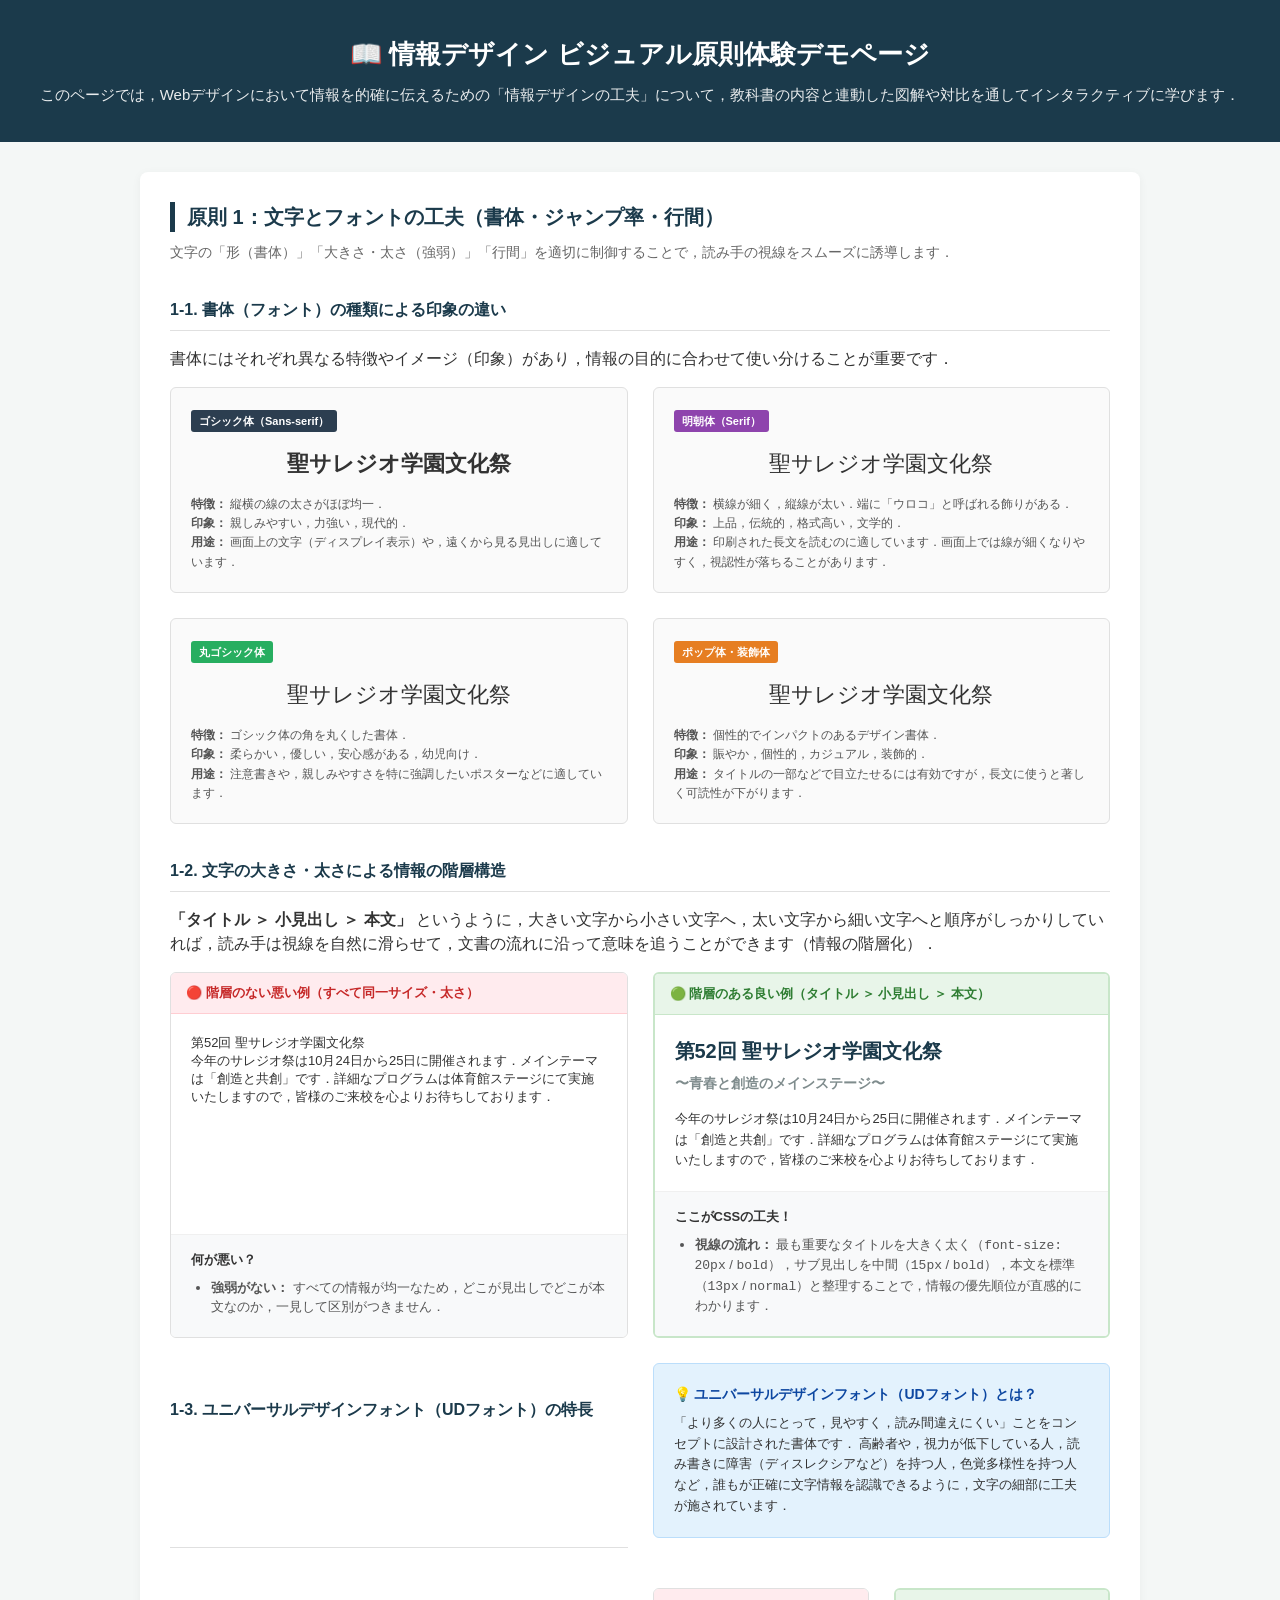
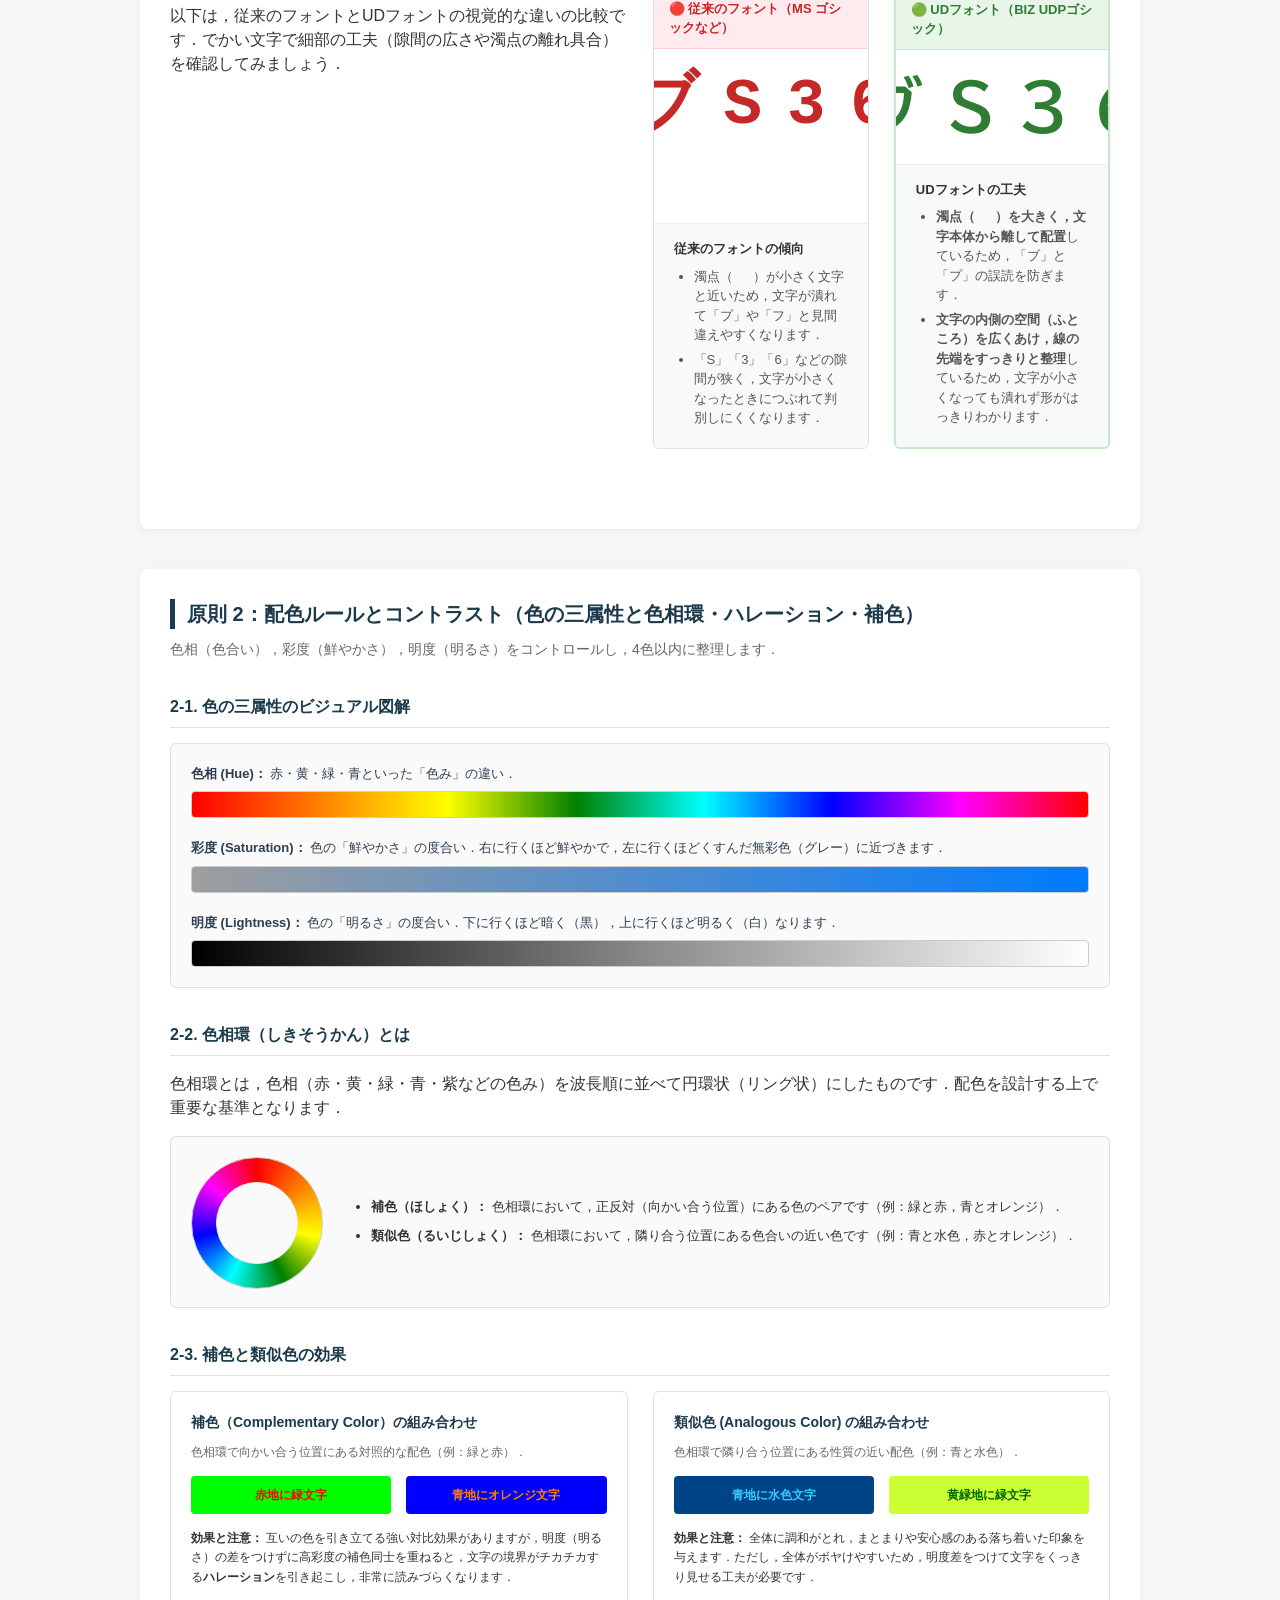
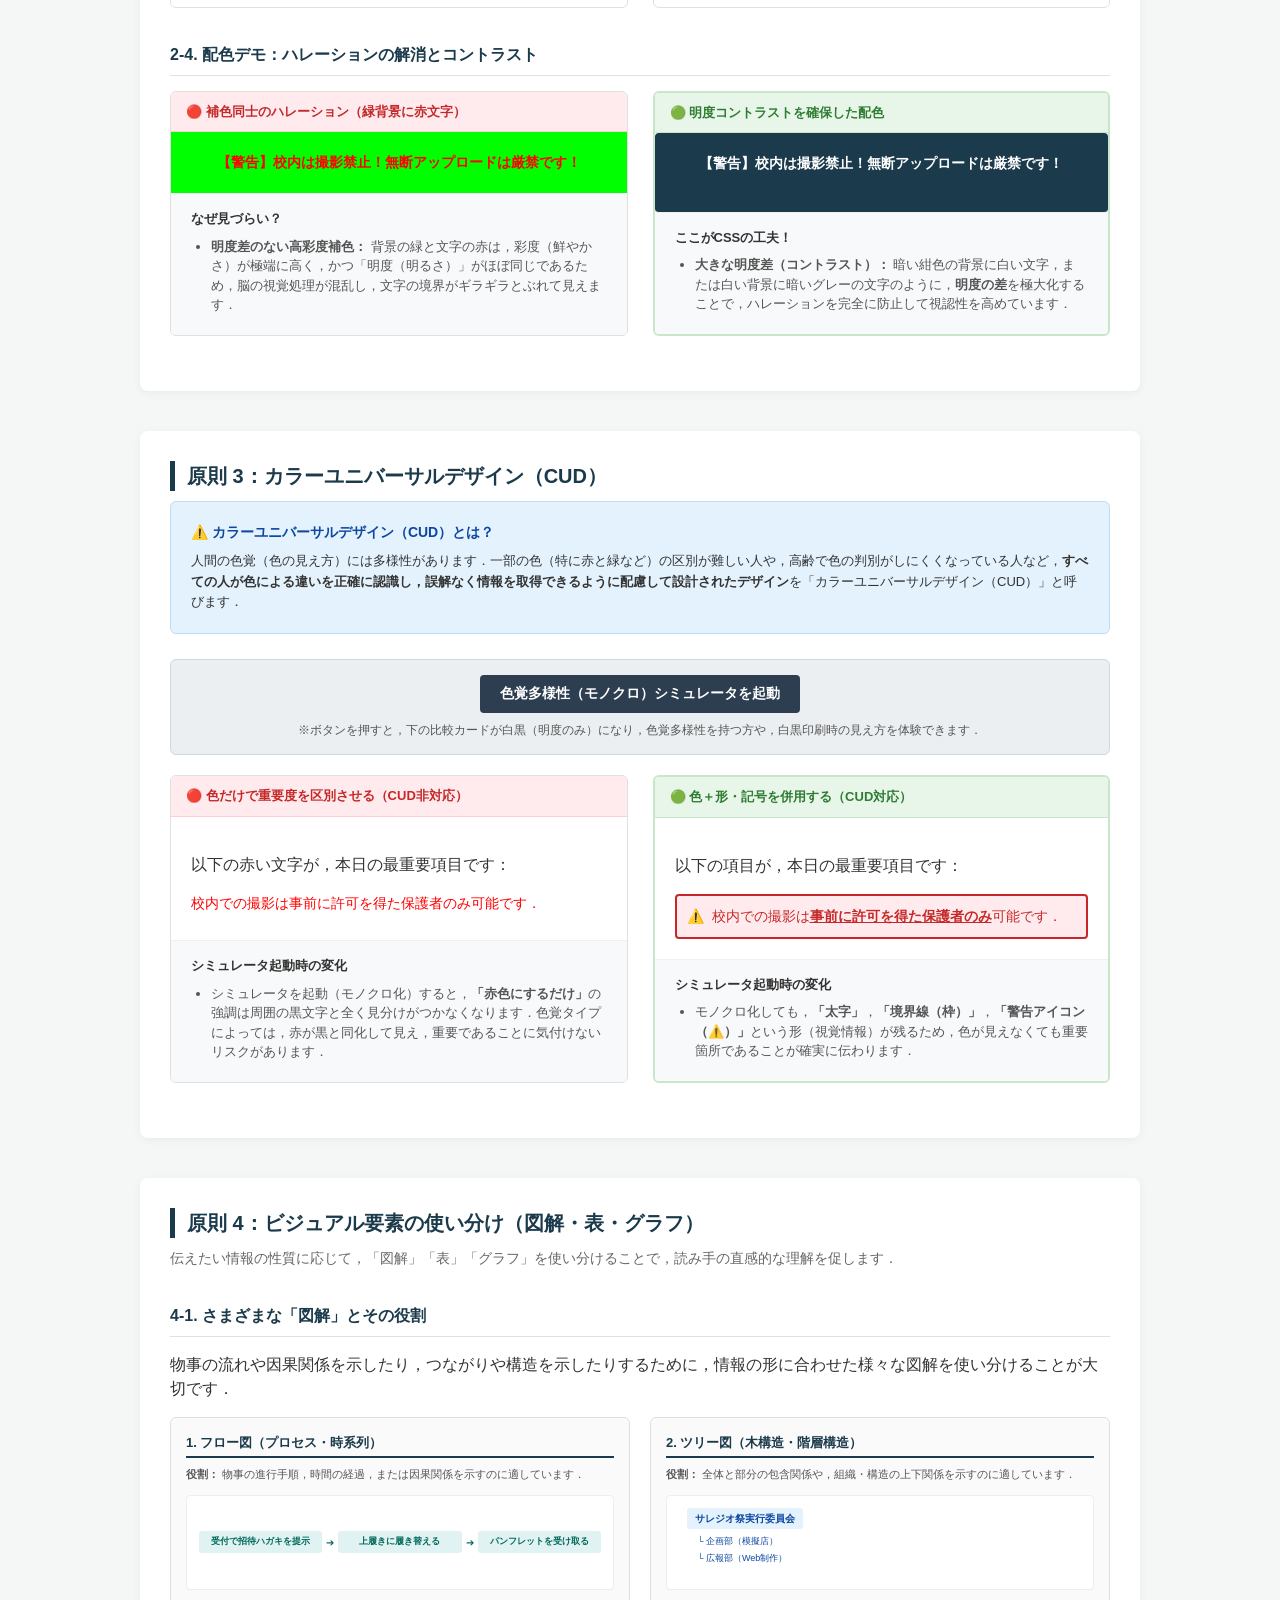
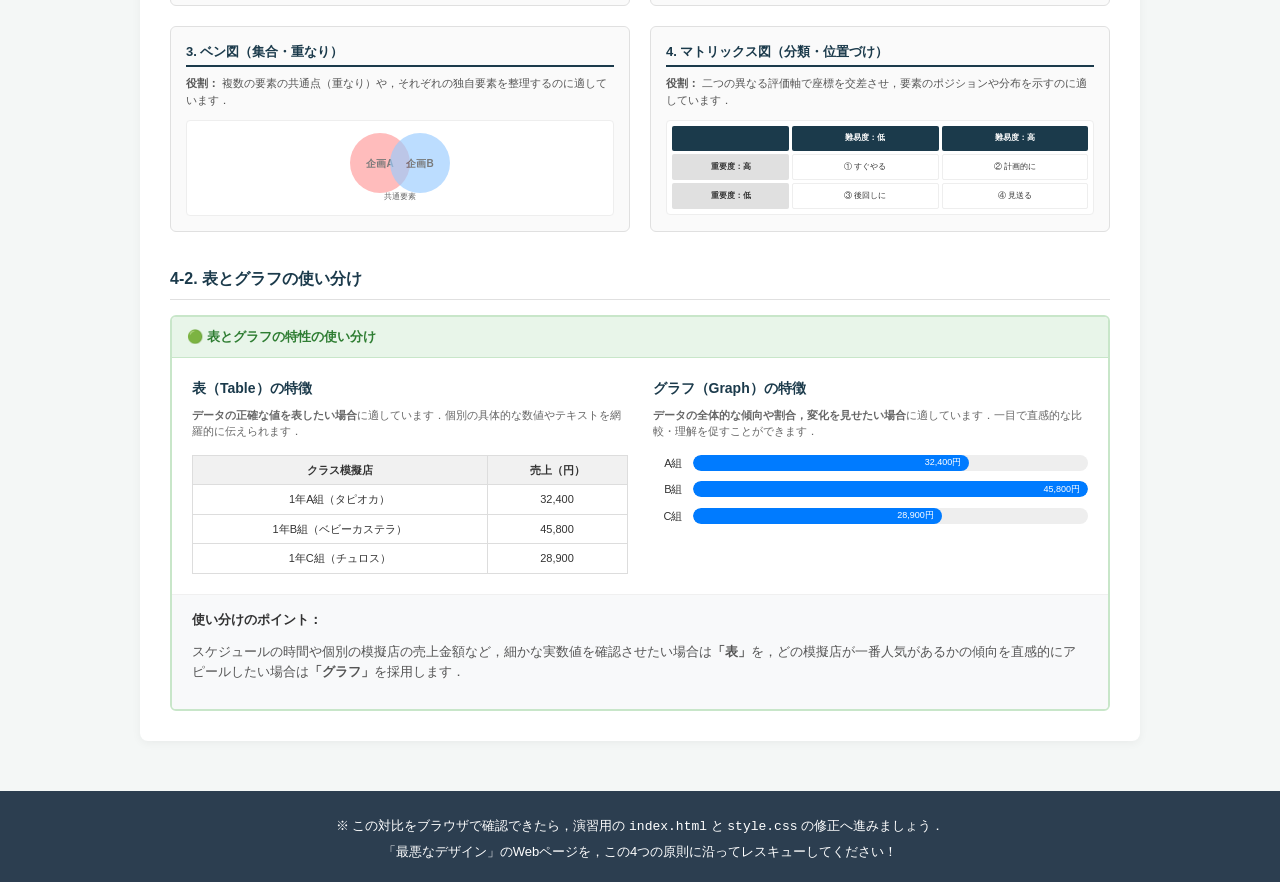
==== commit 03cc639a: "feat: standardize UD Font card layouts and switch comparison characters to textbook (Bu, S, 3, 6)" ====
--- a/lecture.html
+++ b/lecture.html
@@ -3,6 +3,9 @@
 <head>
     <meta charset="UTF-8">
     <title>情報デザイン解説：伝えるためのビジュアルデザイン原則</title>
+    <link rel="preconnect" href="https://fonts.googleapis.com">
+    <link rel="preconnect" href="https://fonts.gstatic.com" crossorigin>
+    <link href="https://fonts.googleapis.com/css2?family=BIZ+UDPGothic:wght@400;700&display=swap" rel="stylesheet">
     <link rel="stylesheet" href="lecture.css">
 </head>
 <body>
@@ -31,7 +34,7 @@
                 <div class="font-sample-card type-mincho">
                     <div class="font-tag tag-mincho">明朝体（Serif）</div>
                     <p class="font-preview">聖サレジオ学園文化祭</p>
-                    <p class="font-desc"><strong>特徴：</strong> 横線が細く，縦線が太い．端に「ウロコ」と呼ばれる飾りがある．<br><strong>印象：</strong> 上品，伝統的，格式高い，文学的．<br><strong>用途：</strong> 教科書や小説など，紙に印刷された長文を読むのに適しています．画面上では線が細くなりやすく，視認性が落ちることがあります．</p>
+                    <p class="font-desc"><strong>特徴：</strong> 横線が細く，縦線が太い．端に「ウロコ」と呼ばれる飾りがある．<br><strong>印象：</strong> 上品，伝統的，格式高い，文学的．<br><strong>用途：</strong> 印刷された長文を読むのに適しています．画面上では線が細くなりやすく，視認性が落ちることがあります．</p>
                 </div>
                 <!-- 丸ゴシック体 -->
                 <div class="font-sample-card type-round">
@@ -43,7 +46,7 @@
                 <div class="font-sample-card type-pop">
                     <div class="font-tag tag-pop">ポップ体・装飾体</div>
                     <p class="font-preview">聖サレジオ学園文化祭</p>
-                    <p class="font-desc"><strong>特徴：</strong> 個性的でインパクトのあるデザイン書体．<br><strong>印象：</strong> 賑やか，個性的，カジュアル，装飾的．<br><strong>用途：</strong> タイトルの一部など，一部で目立たせるには有効ですが，長文に使うと著しく可読性が下がります．</p>
+                    <p class="font-desc"><strong>特徴：</strong> 個性的でインパクトのあるデザイン書体．<br><strong>印象：</strong> 賑やか，個性的，カジュアル，装飾的．<br><strong>用途：</strong> タイトルの一部などで目立たせるには有効ですが，長文に使うと著しく可読性が下がります．</p>
                 </div>
             </div>
 
@@ -77,7 +80,52 @@
                     <div class="explanation">
                         <span class="label">ここがCSSの工夫！</span>
                         <ul>
-                            <li><strong>視線の流れ：</strong> 最も重要なタイトルを大きく太く（`font-size: 20px` / `bold`），サブ見出しを中間（`15px` / `bold`），本文を標準（`13px` / `normal`）と整理することで，情報の優先順位が直感的にわかります．</li>
+                            <li><strong>視線の流れ：</strong> 最も重要なタイトルを大きく太く（<code>font-size: 20px</code> / <code>bold</code>），サブ見出しを中間（<code>15px</code> / <code>bold</code>），本文を標準（<code>13px</code> / <code>normal</code>）と整理することで，情報の優先順位が直感的にわかります．</li>
+                        </ul>
+                    </div>
+                </div>
+            <h3>1-3. ユニバーサルデザインフォント（UDフォント）の特長</h3>
+            <div class="cud-info-box">
+                <h4>💡 ユニバーサルデザインフォント（UDフォント）とは？</h4>
+                <p>「より多くの人にとって，見やすく，読み間違えにくい」ことをコンセプトに設計された書体です．
+                高齢者や，視力が低下している人，読み書きに障害（ディスレクシアなど）を持つ人，色覚多様性を持つ人など，誰もが正確に文字情報を認識できるように，文字の細部に工夫が施されています．</p>
+            </div>
+
+            <p>以下は，従来のフォントとUDフォントの視覚的な違いの比較です．でかい文字で細部の工夫（隙間の広さや濁点の離れ具合）を確認してみましょう．</p>
+
+            <div class="grid">
+                <!-- 普通のフォント -->
+                <div class="card bad-example">
+                    <div class="example-header header-bad">🔴 従来のフォント（MS ゴシックなど）</div>
+                    <div class="demo-content font-compare-normal">
+                        <span class="compare-char char-normal">ブ</span>
+                        <span class="compare-char char-normal">S</span>
+                        <span class="compare-char char-normal">3</span>
+                        <span class="compare-char char-normal">6</span>
+                    </div>
+                    <div class="explanation">
+                        <span class="label">従来のフォントの傾向</span>
+                        <ul>
+                            <li>濁点（ ゙ ）が小さく文字と近いため，文字が潰れて「プ」や「フ」と見間違えやすくなります．</li>
+                            <li>「S」「3」「6」などの隙間が狭く，文字が小さくなったときにつぶれて判別しにくくなります．</li>
+                        </ul>
+                    </div>
+                </div>
+
+                <!-- UDフォント -->
+                <div class="card good-example">
+                    <div class="example-header header-good">🟢 UDフォント（BIZ UDPゴシック）</div>
+                    <div class="demo-content font-compare-ud">
+                        <span class="compare-char char-ud">ブ</span>
+                        <span class="compare-char char-ud">S</span>
+                        <span class="compare-char char-ud">3</span>
+                        <span class="compare-char char-ud">6</span>
+                    </div>
+                    <div class="explanation">
+                        <span class="label">UDフォントの工夫</span>
+                        <ul>
+                            <li><strong>濁点（ ゙ ）を大きく，文字本体から離して配置</strong>しているため，「ブ」と「プ」の誤読を防ぎます．</li>
+                            <li><strong>文字の内側の空間（ふところ）を広くあけ，線の先端をすっきりと整理</strong>しているため，文字が小さくなっても潰れず形がはっきりわかります．</li>
                         </ul>
                     </div>
                 </div>
@@ -86,7 +134,7 @@
 
         <!-- セクション 2：配色ルールとコントラスト -->
         <section class="demo-section">
-            <h2 class="section-title">原則 2：配色ルールとコントラスト（色の三属性とハレーション・補色）</h2>
+            <h2 class="section-title">原則 2：配色ルールとコントラスト（色の三属性と色相環・ハレーション・補色）</h2>
             <p class="section-desc">色相（色合い），彩度（鮮やかさ），明度（明るさ）をコントロールし，4色以内に整理します．</p>
 
             <h3>2-1. 色の三属性のビジュアル図解</h3>
@@ -108,31 +156,48 @@
                 </div>
             </div>
 
-            <h3>2-2. 補色と類似色の効果</h3>
+            <h3>2-2. 色相環（しきそうかん）とは</h3>
+            <p>色相環とは，色相（赤・黄・緑・青・紫などの色み）を波長順に並べて円環状（リング状）にしたものです．配色を設計する上で重要な基準となります．</p>
+            
+            <div class="color-wheel-wrapper">
+                <div class="color-wheel-box">
+                    <div class="color-wheel"></div>
+                    <div class="wheel-pointer pointer-a"></div>
+                    <div class="wheel-pointer pointer-b"></div>
+                </div>
+                <div class="color-wheel-explanation">
+                    <ul>
+                        <li><strong>補色（ほしょく）：</strong> 色相環において，正反対（向かい合う位置）にある色のペアです（例：緑と赤，青とオレンジ）．</li>
+                        <li><strong>類似色（るいじしょく）：</strong> 色相環において，隣り合う位置にある色合いの近い色です（例：青と水色，赤とオレンジ）．</li>
+                    </ul>
+                </div>
+            </div>
+
+            <h3>2-3. 補色と類似色の効果</h3>
             <div class="grid color-harmony-grid">
                 <!-- 補色 -->
                 <div class="harmony-card card-complementary">
-                    <h4>補色（Complementary Color）</h4>
-                    <p class="harmony-desc">色相環で向かい合う位置にある色の組み合わせ（例：緑と赤，青とオレンジ）．</p>
+                    <h4>補色（Complementary Color）の組み合わせ</h4>
+                    <p class="harmony-desc">色相環で向かい合う位置にある対照的な配色（例：緑と赤）．</p>
                     <div class="harmony-demo demo-comp">
                         <div class="comp-box-1">赤地に緑文字</div>
                         <div class="comp-box-2">青地にオレンジ文字</div>
                     </div>
-                    <p class="harmony-effect"><strong>効果と注意：</strong> 互いの色を引き立てる強い対比効果がありますが，**明度（明るさ）の差をつけずに高彩度の補色同士を重ねると，文字の境界がチカチカする「ハレーション」を引き起こし，非常に読みづらくなります**．</p>
+                    <p class="harmony-effect"><strong>効果と注意：</strong> 互いの色を引き立てる強い対比効果がありますが，明度（明るさ）の差をつけずに高彩度の補色同士を重ねると，文字の境界がチカチカする<strong>ハレーション</strong>を引き起こし，非常に読みづらくなります．</p>
                 </div>
                 <!-- 類似色 -->
                 <div class="harmony-card card-analogous">
-                    <h4>類似色（Analogous Color）</h4>
-                    <p class="harmony-desc">色相環で隣り合う位置にある，性質の似た色の組み合わせ（例：青と水色，緑と黄緑）．</p>
+                    <h4>類似色 (Analogous Color) の組み合わせ</h4>
+                    <p class="harmony-desc">色相環で隣り合う位置にある性質の近い配色（例：青と水色）．</p>
                     <div class="harmony-demo demo-anal">
                         <div class="anal-box-1">青地に水色文字</div>
                         <div class="anal-box-2">黄緑地に緑文字</div>
                     </div>
-                    <p class="harmony-effect"><strong>効果と注意：</strong> 全体に調和がとれ，まとまりや安心感のある落ち着いた印象を与えます．ただし，コントラストが低くなりやすいため，明度差をつけて文字をくっきり見せる工夫が必要です．</p>
-                </div>
-            </div>
-
-            <h3>2-3. 配色デモ：ハレーションの解消とコントラスト</h3>
+                    <p class="harmony-effect"><strong>効果と注意：</strong> 全体に調和がとれ，まとまりや安心感のある落ち着いた印象を与えます．ただし，全体がボヤけやすいため，明度差をつけて文字をくっきり見せる工夫が必要です．</p>
+                </div>
+            </div>
+
+            <h3>2-4. 配色デモ：ハレーションの解消とコントラスト</h3>
             <div class="grid">
                 <!-- 悪い例：ハレーション -->
                 <div class="card bad-example">
@@ -143,7 +208,7 @@
                     <div class="explanation">
                         <span class="label">なぜ見づらい？</span>
                         <ul>
-                            <li><strong>明度差ゼロの高彩度補色：** 背景の緑と文字の赤は，彩度（鮮やかさ）が極端に高く，かつ「明度（明るさ）」がほぼ同じであるため，脳の視覚処理が混乱し，文字の境界がギラギラとぶれて見えます．</li>
+                            <li><strong>明度差のない高彩度補色：</strong> 背景の緑と文字の赤は，彩度（鮮やかさ）が極端に高く，かつ「明度（明るさ）」がほぼ同じであるため，脳の視覚処理が混乱し，文字の境界がギラギラとぶれて見えます．</li>
                         </ul>
                     </div>
                 </div>
@@ -157,7 +222,7 @@
                     <div class="explanation">
                         <span class="label">ここがCSSの工夫！</span>
                         <ul>
-                            <li><strong>大きな明度差（コントラスト）：</strong> 暗い紺色の背景に白い文字，または白い背景に暗いグレーの文字のように，**「明度の差」を極大化**することで，ハレーションを完全に防止して視認性を高めています．</li>
+                            <li><strong>大きな明度差（コントラスト）：</strong> 暗い紺色の背景に白い文字，または白い背景に暗いグレーの文字のように，<strong>明度の差</strong>を極大化することで，ハレーションを完全に防止して視認性を高めています．</li>
                         </ul>
                     </div>
                 </div>
@@ -170,7 +235,7 @@
             
             <div class="cud-info-box">
                 <h4>⚠️ カラーユニバーサルデザイン（CUD）とは？</h4>
-                <p>人間の色覚（色の見え方）には多様性があります．一部の色（特に赤と緑など）の区別が難しい人や，高齢で色の判別がしにくくなっている人など，**すべての人が色による違いを正確に認識し，誤解なく情報を取得できるように配慮して設計されたデザイン**を「カラーユニバーサルデザイン（CUD）」と呼びます．</p>
+                <p>人間の色覚（色の見え方）には多様性があります．一部の色（特に赤と緑など）の区別が難しい人や，高齢で色の判別がしにくくなっている人など，<strong>すべての人が色による違いを正確に認識し，誤解なく情報を取得できるように配慮して設計されたデザイン</strong>を「カラーユニバーサルデザイン（CUD）」と呼びます．</p>
             </div>
 
             <div class="simulator-panel">
@@ -189,7 +254,7 @@
                     <div class="explanation">
                         <span class="label">シミュレータ起動時の変化</span>
                         <ul>
-                            <li>シミュレータを起動（モノクロ化）すると，**「赤色にするだけ」の強調は周囲の黒文字と全く見分けがつかなくなります**．色覚タイプによっては，「赤」が「黒い影」のように見えてしまい，重要と気付けないリスクがあります．</li>
+                            <li>シミュレータを起動（モノクロ化）すると，<strong>「赤色にするだけ」</strong>の強調は周囲の黒文字と全く見分けがつかなくなります．色覚タイプによっては，赤が黒と同化して見え，重要であることに気付けないリスクがあります．</li>
                         </ul>
                     </div>
                 </div>
@@ -207,7 +272,7 @@
                     <div class="explanation">
                         <span class="label">シミュレータ起動時の変化</span>
                         <ul>
-                            <li>モノクロ化しても，**「太字」「境界線（枠）」「警告アイコン（⚠️）」という形（視覚情報）が残るため，色が見えなくても重要箇所であることが確実に伝わります**．</li>
+                            <li>モノクロ化しても，<strong>「太字」</strong>，<strong>「境界線（枠）」</strong>，<strong>「警告アイコン（⚠️）」</strong>という形（視覚情報）が残るため，色が見えなくても重要箇所であることが確実に伝わります．</li>
                         </ul>
                     </div>
                 </div>
@@ -219,53 +284,110 @@
             <h2 class="section-title">原則 4：ビジュアル要素の使い分け（図解・表・グラフ）</h2>
             <p class="section-desc">伝えたい情報の性質に応じて，「図解」「表」「グラフ」を使い分けることで，読み手の直感的な理解を促します．</p>
 
-            <div class="grid visual-types-grid">
-                <!-- 図解の役割 -->
-                <div class="type-card card-diagram">
-                    <div class="type-header">💡 図解（Diagram）</div>
-                    <p class="type-body-desc">物事の流れ，因果関係，つながりや構造を示すために用います．文字ばかりの解説を，矢印や囲み線を使ってビジュアル化します．</p>
-                    <!-- 図解デモ：文化祭の受付フロー -->
-                    <div class="diagram-demo">
-                        <div class="flow-step">受付でハガキ提示</div>
-                        <div class="flow-arrow">➔</div>
-                        <div class="flow-step">上履きに履き替え</div>
-                        <div class="flow-arrow">➔</div>
-                        <div class="flow-step">パンフレット受取</div>
-                    </div>
-                    <p class="type-summary"><strong>役割：** 関係性やステップの直感的な理解を促す．</p>
-                </div>
-
-                <!-- 表とグラフの使い分け -->
-                <div class="type-card card-table-graph">
-                    <div class="type-header">📊 表とグラフの使い分け</div>
-                    
-                    <div class="comparison-subgrid">
-                        <div class="comparison-box box-table">
-                            <h5>表（Table）の適性</h5>
-                            <p><strong>データの正確な値を表したい場合</strong>に適しています．<br>（例：各科目の点数の数値，クラス模擬店の配置詳細，時刻ごとの正確なスケジュール）．</p>
+            <h3>4-1. さまざまな「図解」とその役割</h3>
+            <p>物事の流れや因果関係を示したり，つながりや構造を示したりするために，情報の形に合わせた様々な図解を使い分けることが大切です．</p>
+
+            <div class="grid diagram-types-grid">
+                <!-- フロー図 -->
+                <div class="diagram-type-card">
+                    <div class="diag-type-tag">1. フロー図（プロセス・時系列）</div>
+                    <p class="diag-desc"><strong>役割：</strong> 物事の進行手順，時間の経過，または因果関係を示すのに適しています．</p>
+                    <div class="diagram-demo-box db-flow">
+                        <span class="flow-node">受付で招待ハガキを提示</span>
+                        <span class="flow-arrow">➔</span>
+                        <span class="flow-node">上履きに履き替える</span>
+                        <span class="flow-arrow">➔</span>
+                        <span class="flow-node">パンフレットを受け取る</span>
+                    </div>
+                </div>
+                <!-- ツリー図 -->
+                <div class="diagram-type-card">
+                    <div class="diag-type-tag">2. ツリー図（木構造・階層構造）</div>
+                    <p class="diag-desc"><strong>役割：</strong> 全体と部分の包含関係や，組織・構造の上下関係を示すのに適しています．</p>
+                    <div class="diagram-demo-box db-tree">
+                        <div class="tree-root-node">サレジオ祭実行委員会</div>
+                        <div class="tree-branches-container">
+                            <div class="tree-branch-node">└ 企画部（模擬店）</div>
+                            <div class="tree-branch-node">└ 広報部（Web制作）</div>
+                        </div>
+                    </div>
+                </div>
+                <!-- ベン図 -->
+                <div class="diagram-type-card">
+                    <div class="diag-type-tag">3. ベン図（集合・重なり）</div>
+                    <p class="diag-desc"><strong>役割：</strong> 複数の要素の共通点（重なり）や，それぞれの独自要素を整理するのに適しています．</p>
+                    <div class="diagram-demo-box db-venn">
+                        <div class="venn-circles">
+                            <div class="venn-c c-left">企画A</div>
+                            <div class="venn-c c-right">企画B</div>
+                            <div class="venn-overlap-label">共通要素</div>
+                        </div>
+                    </div>
+                </div>
+                <!-- マトリックス図 -->
+                <div class="diagram-type-card">
+                    <div class="diag-type-tag">4. マトリックス図（分類・位置づけ）</div>
+                    <p class="diag-desc"><strong>役割：</strong> 二つの異なる評価軸で座標を交差させ，要素のポジションや分布を示すのに適しています．</p>
+                    <div class="diagram-demo-box db-matrix">
+                        <div class="matrix-grid">
+                            <div class="m-cell m-header"></div>
+                            <div class="m-cell m-header">難易度：低</div>
+                            <div class="m-cell m-header">難易度：高</div>
+                            <div class="m-cell m-label">重要度：高</div>
+                            <div class="m-cell m-content act-1">① すぐやる</div>
+                            <div class="m-cell m-content act-2">② 計画的に</div>
+                            <div class="m-cell m-label">重要度：低</div>
+                            <div class="m-cell m-content act-3">③ 後回しに</div>
+                            <div class="m-cell m-content act-4">④ 見送る</div>
+                        </div>
+                    </div>
+                </div>
+            </div>
+
+            <h3>4-2. 表とグラフの使い分け</h3>
+            <div class="card good-example-wide">
+                <div class="example-header header-good">🟢 表とグラフの特性の使い分け</div>
+                <div class="demo-content">
+                    <div class="table-graph-comparison">
+                        <!-- 表の解説とデモ -->
+                        <div class="comp-item item-table">
+                            <h4>表（Table）の特徴</h4>
+                            <p class="comp-desc"><strong>データの正確な値を表したい場合</strong>に適しています．個別の具体的な数値やテキストを網羅的に伝えられます．</p>
                             <table class="sub-demo-table">
-                                <tr><th>模擬店</th><th>売上(円)</th></tr>
-                                <tr><td>焼そば</td><td>12,400</td></tr>
-                                <tr><td>たこ焼</td><td>15,800</td></tr>
+                                <thead>
+                                    <tr><th>クラス模擬店</th><th>売上（円）</th></tr>
+                                </thead>
+                                <tbody>
+                                    <tr><td>1年A組（タピオカ）</td><td>32,400</td></tr>
+                                    <tr><td>1年B組（ベビーカステラ）</td><td>45,800</td></tr>
+                                    <tr><td>1年C組（チュロス）</td><td>28,900</td></tr>
+                                </tbody>
                             </table>
                         </div>
-                        <div class="comparison-box box-chart">
-                            <h5>グラフ（Graph）の適性</h5>
-                            <p><strong>データの全体的な傾向や割合，変化を見せたい場合</strong>に適しています．直感的な理解を促します．<br>（例：売上の推移，人気の比較）．</p>
-                            <!-- CSSで再現した簡易棒グラフ -->
+                        <!-- グラフの解説とデモ -->
+                        <div class="comp-item item-graph">
+                            <h4>グラフ（Graph）の特徴</h4>
+                            <p class="comp-desc"><strong>データの全体的な傾向や割合，変化を見せたい場合</strong>に適しています．一目で直感的な比較・理解を促すことができます．</p>
                             <div class="sub-demo-chart">
                                 <div class="chart-bar-row">
-                                    <span class="bar-name">焼そば</span>
-                                    <div class="bar-track"><div class="bar-fill" style="width: 78%;"></div></div>
+                                    <span class="bar-name">A組</span>
+                                    <div class="bar-track"><div class="bar-fill" style="width: 70%;">32,400円</div></div>
                                 </div>
                                 <div class="chart-bar-row">
-                                    <span class="bar-name">たこ焼</span>
-                                    <div class="bar-track"><div class="bar-fill" style="width: 100%;"></div></div>
+                                    <span class="bar-name">B組</span>
+                                    <div class="bar-track"><div class="bar-fill" style="width: 100%;">45,800円</div></div>
+                                </div>
+                                <div class="chart-bar-row">
+                                    <span class="bar-name">C組</span>
+                                    <div class="bar-track"><div class="bar-fill" style="width: 63%;">28,900円</div></div>
                                 </div>
                             </div>
                         </div>
                     </div>
-                    <p class="type-summary"><strong>役割：** 正確な値は「表」，全体の傾向は「グラフ」．</p>
+                </div>
+                <div class="explanation">
+                    <span class="label">使い分けのポイント：</span>
+                    <p>スケジュールの時間や個別の模擬店の売上金額など，細かな実数値を確認させたい場合は<strong>「表」</strong>を，どの模擬店が一番人気があるかの傾向を直感的にアピールしたい場合は<strong>「グラフ」</strong>を採用します．</p>
                 </div>
             </div>
         </section>
--- a/lecture.css
+++ b/lecture.css
@@ -81,6 +81,13 @@
   display: flex;
   flex-direction: column;
 }
+.good-example-wide {
+  border: 2px solid #c8e6c9;
+  border-radius: 6px;
+  overflow: hidden;
+  display: flex;
+  flex-direction: column;
+}
 .good-example {
   border: 2px solid #c8e6c9;
 }
@@ -278,7 +285,61 @@
   background: linear-gradient(to right, #000000, #888888, #ffffff);
 }
 
-/* --- 2-2. 補色・類似色比較 --- */
+/* --- 2-2. 色相環の円グラデーション描画 --- */
+.color-wheel-wrapper {
+  display: flex;
+  align-items: center;
+  gap: 30px;
+  background-color: #fafafa;
+  border: 1px solid #e0e0e0;
+  border-radius: 6px;
+  padding: 20px;
+  margin-bottom: 30px;
+}
+.color-wheel-box {
+  position: relative;
+  width: 130px;
+  height: 130px;
+  flex-shrink: 0;
+}
+/* conic-gradientを使った本物の円形色相環 */
+.color-wheel {
+  width: 100%;
+  height: 100%;
+  border-radius: 50%;
+  background: conic-gradient(red, #ff8000, yellow, green, cyan, blue, magenta, red);
+  border: 1px solid #ccc;
+}
+/* 円の中心を白くくり抜く */
+.color-wheel-box::after {
+  content: "";
+  position: absolute;
+  top: 25px;
+  left: 25px;
+  width: 80px;
+  height: 80px;
+  background-color: #fafafa;
+  border-radius: 50%;
+  border: 1px solid #eee;
+}
+
+.color-wheel-explanation {
+  font-size: 13px;
+  color: #333;
+}
+.color-wheel-explanation ul {
+  margin: 0;
+  padding-left: 20px;
+}
+.color-wheel-explanation li {
+  margin-bottom: 8px;
+  line-height: 1.6;
+}
+.color-wheel-explanation li:last-child {
+  margin-bottom: 0;
+}
+
+/* --- 2-3. 補色・類似色比較 --- */
 .color-harmony-grid {
   grid-template-columns: 1fr 1fr;
 }
@@ -290,7 +351,7 @@
 }
 .harmony-card h4 {
   margin: 0 0 10px 0;
-  font-size: 15px;
+  font-size: 14px;
   color: #1b3a4b;
 }
 .harmony-desc {
@@ -338,7 +399,7 @@
   line-height: 1.6;
 }
 
-/* --- 2-3. 配色デモ --- */
+/* --- 2-4. 配色デモ --- */
 .color-bad-1 {
   background-color: #fafafa;
 }
@@ -373,8 +434,8 @@
 }
 
 .color-good-contrast {
-  background-color: #1b3a4b; /* 暗い紺色 */
-  color: #ffffff; /* 白文字でくっきり */
+  background-color: #1b3a4b;
+  color: #ffffff;
   padding: 20px;
   text-align: center;
   font-weight: bold;
@@ -489,88 +550,189 @@
   margin: 8px 0 0 0;
 }
 
-/* --- 原則 4：ビジュアル要素の使い分け --- */
-.visual-types-grid {
-  grid-template-columns: 1fr 1.2fr;
-}
-.type-card {
+/* --- 原則 4：ビジュアル要素の使い分けと図解 --- */
+.diagram-types-grid {
+  grid-template-columns: 1fr 1fr;
+  gap: 20px;
+}
+.diagram-type-card {
   border: 1px solid #e0e0e0;
   border-radius: 6px;
-  padding: 20px;
+  padding: 15px;
   background-color: #fafafa;
   display: flex;
   flex-direction: column;
 }
-.type-header {
-  font-size: 15px;
+.diag-type-tag {
+  font-size: 13px;
   font-weight: bold;
   color: #1b3a4b;
-  margin-bottom: 10px;
   border-bottom: 2px solid #1b3a4b;
   padding-bottom: 4px;
-}
-.type-body-desc {
-  font-size: 12px;
+  margin-bottom: 8px;
+}
+.diag-desc {
+  font-size: 11px;
+  color: #555;
+  margin-top: 0;
+  margin-bottom: 12px;
+  line-height: 1.5;
+}
+
+.diagram-demo-box {
+  background-color: #fff;
+  border: 1px solid #eee;
+  border-radius: 4px;
+  padding: 12px;
+  min-height: 95px;
+  height: auto;
+  display: flex;
+  align-items: center;
+  justify-content: center;
+  box-sizing: border-box;
+}
+
+/* 1. フロー図 */
+.db-flow {
+  display: flex;
+  align-items: center;
+  gap: 4px;
+}
+.flow-node {
+  font-size: 9px;
+  font-weight: bold;
+  background-color: #e0f2f1;
+  color: #00695c;
+  padding: 5px;
+  border-radius: 3px;
+  text-align: center;
+  flex: 1;
+  line-height: 1.3;
+}
+.flow-arrow {
+  font-size: 10px;
+  color: #00695c;
+}
+
+/* 2. ツリー図 */
+.db-tree {
+  flex-direction: column;
+  align-items: flex-start;
+  justify-content: flex-start;
+  padding-left: 20px;
+}
+.tree-root-node {
+  font-size: 10px;
+  font-weight: bold;
+  background-color: #e3f2fd;
+  color: #0d47a1;
+  padding: 3px 8px;
+  border-radius: 3px;
+  margin-bottom: 6px;
+}
+.tree-branches-container {
+  display: flex;
+  flex-direction: column;
+  gap: 4px;
+  padding-left: 10px;
+}
+.tree-branch-node {
+  font-size: 9px;
+  color: #0d47a1;
+}
+
+/* 3. ベン図 */
+.db-venn {
+  position: relative;
+}
+.venn-circles {
+  position: relative;
+  width: 130px;
+  height: 70px;
+}
+.venn-c {
+  position: absolute;
+  width: 60px;
+  height: 60px;
+  border-radius: 50%;
+  opacity: 0.65;
+  display: flex;
+  align-items: center;
+  justify-content: center;
+  font-size: 10px;
+  font-weight: bold;
+  top: 0;
+}
+.c-left {
+  background-color: #ff9999;
+  left: 15px;
+}
+.c-right {
+  background-color: #99ccff;
+  right: 15px;
+}
+.venn-overlap-label {
+  position: absolute;
+  bottom: 0;
+  width: 100%;
+  text-align: center;
+  font-size: 8px;
+  color: #666;
+}
+
+/* 4. マトリックス図 */
+.db-matrix {
+  padding: 5px;
+}
+.matrix-grid {
+  display: grid;
+  grid-template-columns: 0.8fr 1fr 1fr;
+  gap: 3px;
+  width: 100%;
+  height: 100%;
+}
+.m-cell {
+  background-color: #f5f5f5;
+  padding: 2px;
+  font-size: 8px;
+  text-align: center;
+  display: flex;
+  align-items: center;
+  justify-content: center;
+  border-radius: 2px;
+  box-sizing: border-box;
+}
+.m-header {
+  background-color: #1b3a4b;
+  color: #fff;
+  font-weight: bold;
+}
+.m-label {
+  background-color: #e0e0e0;
+  font-weight: bold;
+}
+.m-content {
+  background-color: #fff;
+  border: 1px solid #eee;
+  color: #333;
+}
+
+/* 表・グラフの比較スタイル */
+.table-graph-comparison {
+  display: grid;
+  grid-template-columns: 1fr 1fr;
+  gap: 25px;
+}
+.comp-item h4 {
+  margin: 0 0 8px 0;
+  font-size: 14px;
+  color: #1b3a4b;
+}
+.comp-desc {
+  font-size: 11px;
   color: #666;
   margin-top: 0;
-  margin-bottom: 20px;
-  line-height: 1.6;
-}
-.type-summary {
-  font-size: 12px;
-  margin: auto 0 0 0;
-  padding-top: 15px;
-  color: #333;
-}
-
-/* 図解の簡易フローデモ */
-.diagram-demo {
-  display: flex;
-  align-items: center;
-  justify-content: space-between;
-  background-color: #ffffff;
-  border: 1px dashed #ccc;
-  padding: 15px 10px;
-  border-radius: 4px;
-}
-.flow-step {
-  font-size: 11px;
-  font-weight: bold;
-  background-color: #e0f2f1;
-  color: #00695c;
-  padding: 6px;
-  border-radius: 3px;
-  text-align: center;
-  flex: 1;
-}
-.flow-arrow {
-  font-size: 12px;
-  color: #00695c;
-  margin: 0 4px;
-}
-
-/* 表とグラフのサブレイアウト */
-.comparison-subgrid {
-  display: grid;
-  grid-template-columns: 1fr 1fr;
-  gap: 15px;
-}
-.comparison-box {
-  background-color: #ffffff;
-  border: 1px solid #e0e0e0;
-  border-radius: 4px;
-  padding: 12px;
-}
-.comparison-box h5 {
-  margin: 0 0 8px 0;
-  font-size: 12px;
-  color: #2c3e50;
-}
-.comparison-box p {
-  font-size: 10px;
-  color: #777;
-  margin-top: 0;
-  margin-bottom: 12px;
+  margin-bottom: 15px;
   line-height: 1.5;
 }
 
@@ -578,44 +740,77 @@
 .sub-demo-table {
   width: 100%;
   border-collapse: collapse;
-  font-size: 10px;
+  font-size: 11px;
 }
 .sub-demo-table th, .sub-demo-table td {
   border: 1px solid #ddd;
-  padding: 4px 6px;
+  padding: 6px 8px;
   text-align: center;
 }
 .sub-demo-table th {
   background-color: #f1f1f1;
+  color: #333;
 }
 
 /* グラフデモ */
 .sub-demo-chart {
   display: flex;
   flex-direction: column;
-  gap: 8px;
+  gap: 10px;
 }
 .chart-bar-row {
   display: flex;
   align-items: center;
-  gap: 8px;
+  gap: 10px;
 }
 .bar-name {
-  font-size: 10px;
-  width: 35px;
+  font-size: 11px;
+  width: 30px;
   text-align: right;
+  flex-shrink: 0;
 }
 .bar-track {
   background-color: #eee;
   flex-grow: 1;
-  height: 10px;
-  border-radius: 5px;
+  height: 16px;
+  border-radius: 8px;
   overflow: hidden;
 }
 .bar-fill {
   background-color: #007bff;
   height: 100%;
-  border-radius: 5px;
+  border-radius: 8px;
+  font-size: 9px;
+  color: #fff;
+  display: flex;
+  align-items: center;
+  justify-content: flex-end;
+  padding-right: 8px;
+  box-sizing: border-box;
+}
+
+/* --- 1-3. UDフォントの比較デモ --- */
+.font-compare-normal, .font-compare-ud {
+  display: flex;
+  justify-content: center;
+  gap: 25px;
+  padding: 25px;
+  background-color: #ffffff;
+  border-bottom: 1px solid #f0f0f0;
+}
+.compare-char {
+  font-size: 64px;
+  font-weight: bold;
+  line-height: 1.0;
+  display: inline-block;
+}
+.char-normal {
+  font-family: "MS Gothic", "MS PGothic", monospace;
+  color: #c62828;
+}
+.char-ud {
+  font-family: 'BIZ UDPGothic', sans-serif;
+  color: #2e7d32;
 }
 
 /* フッター */
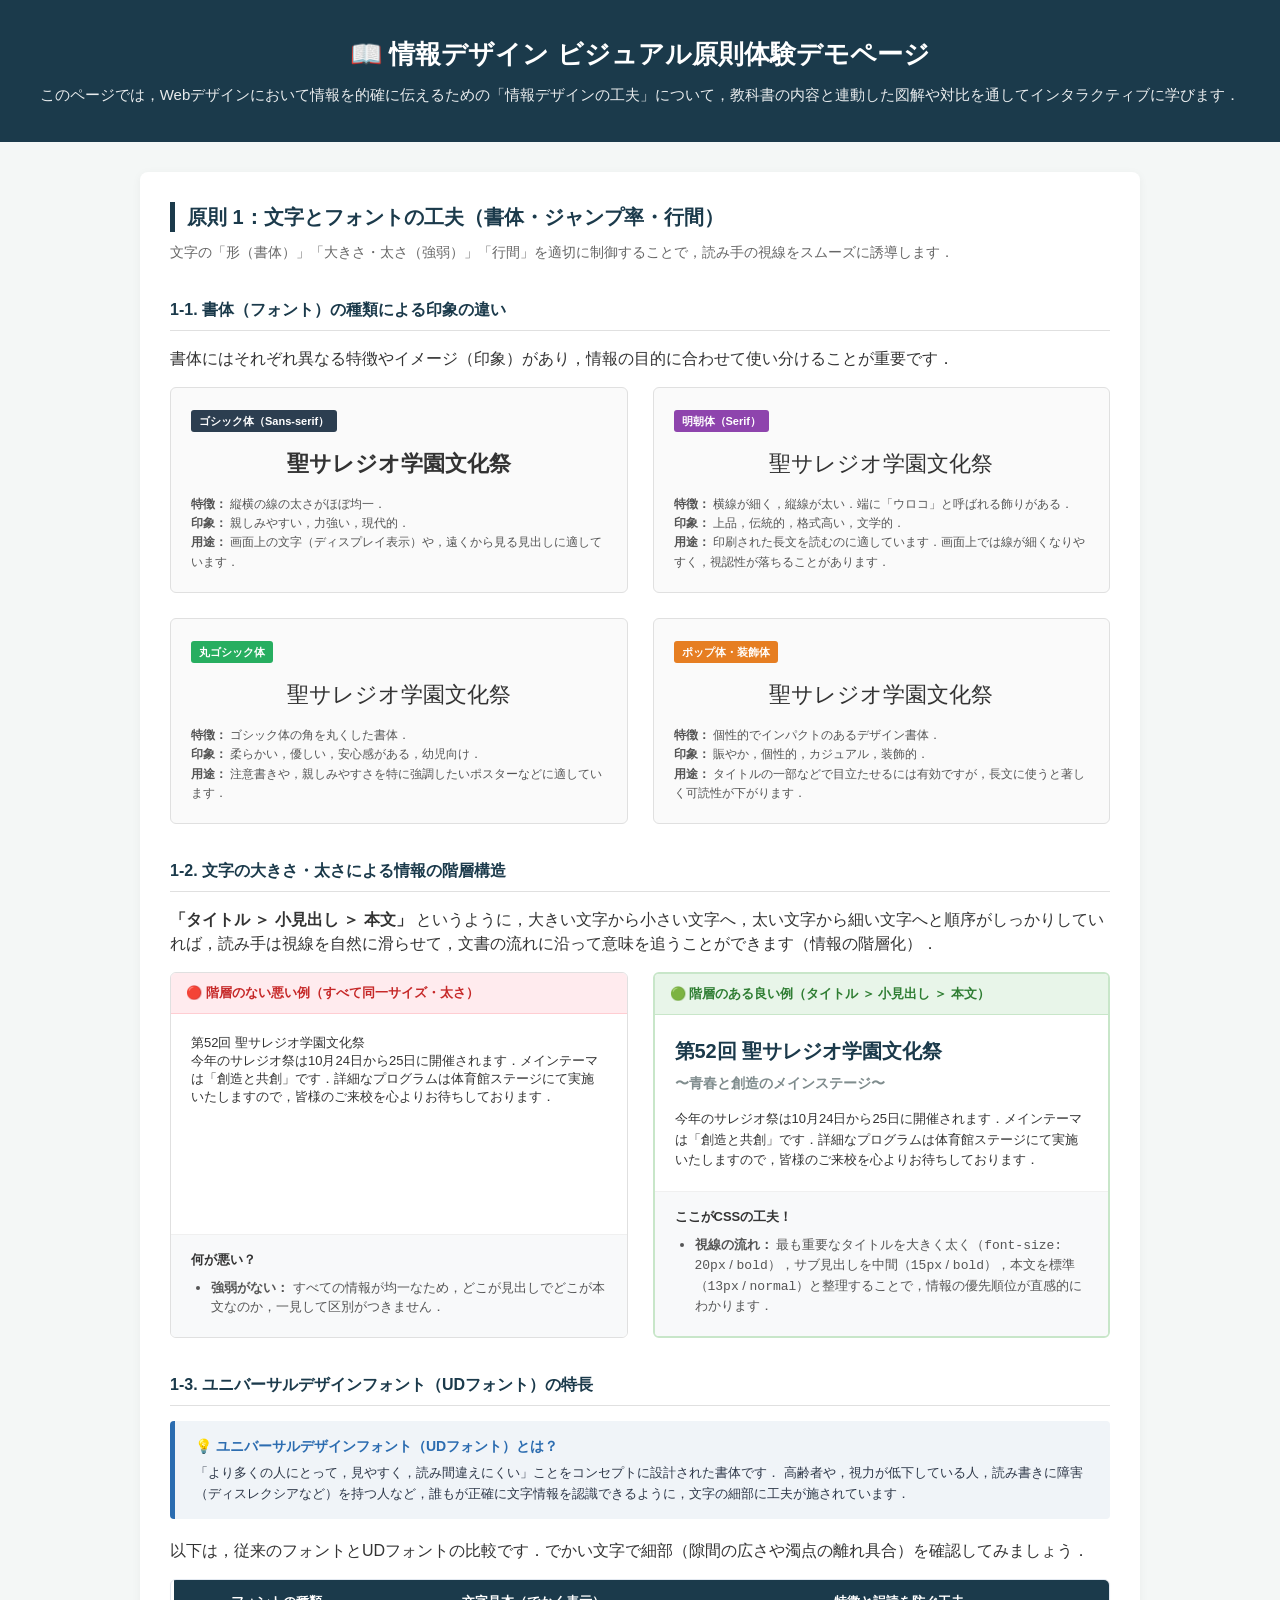
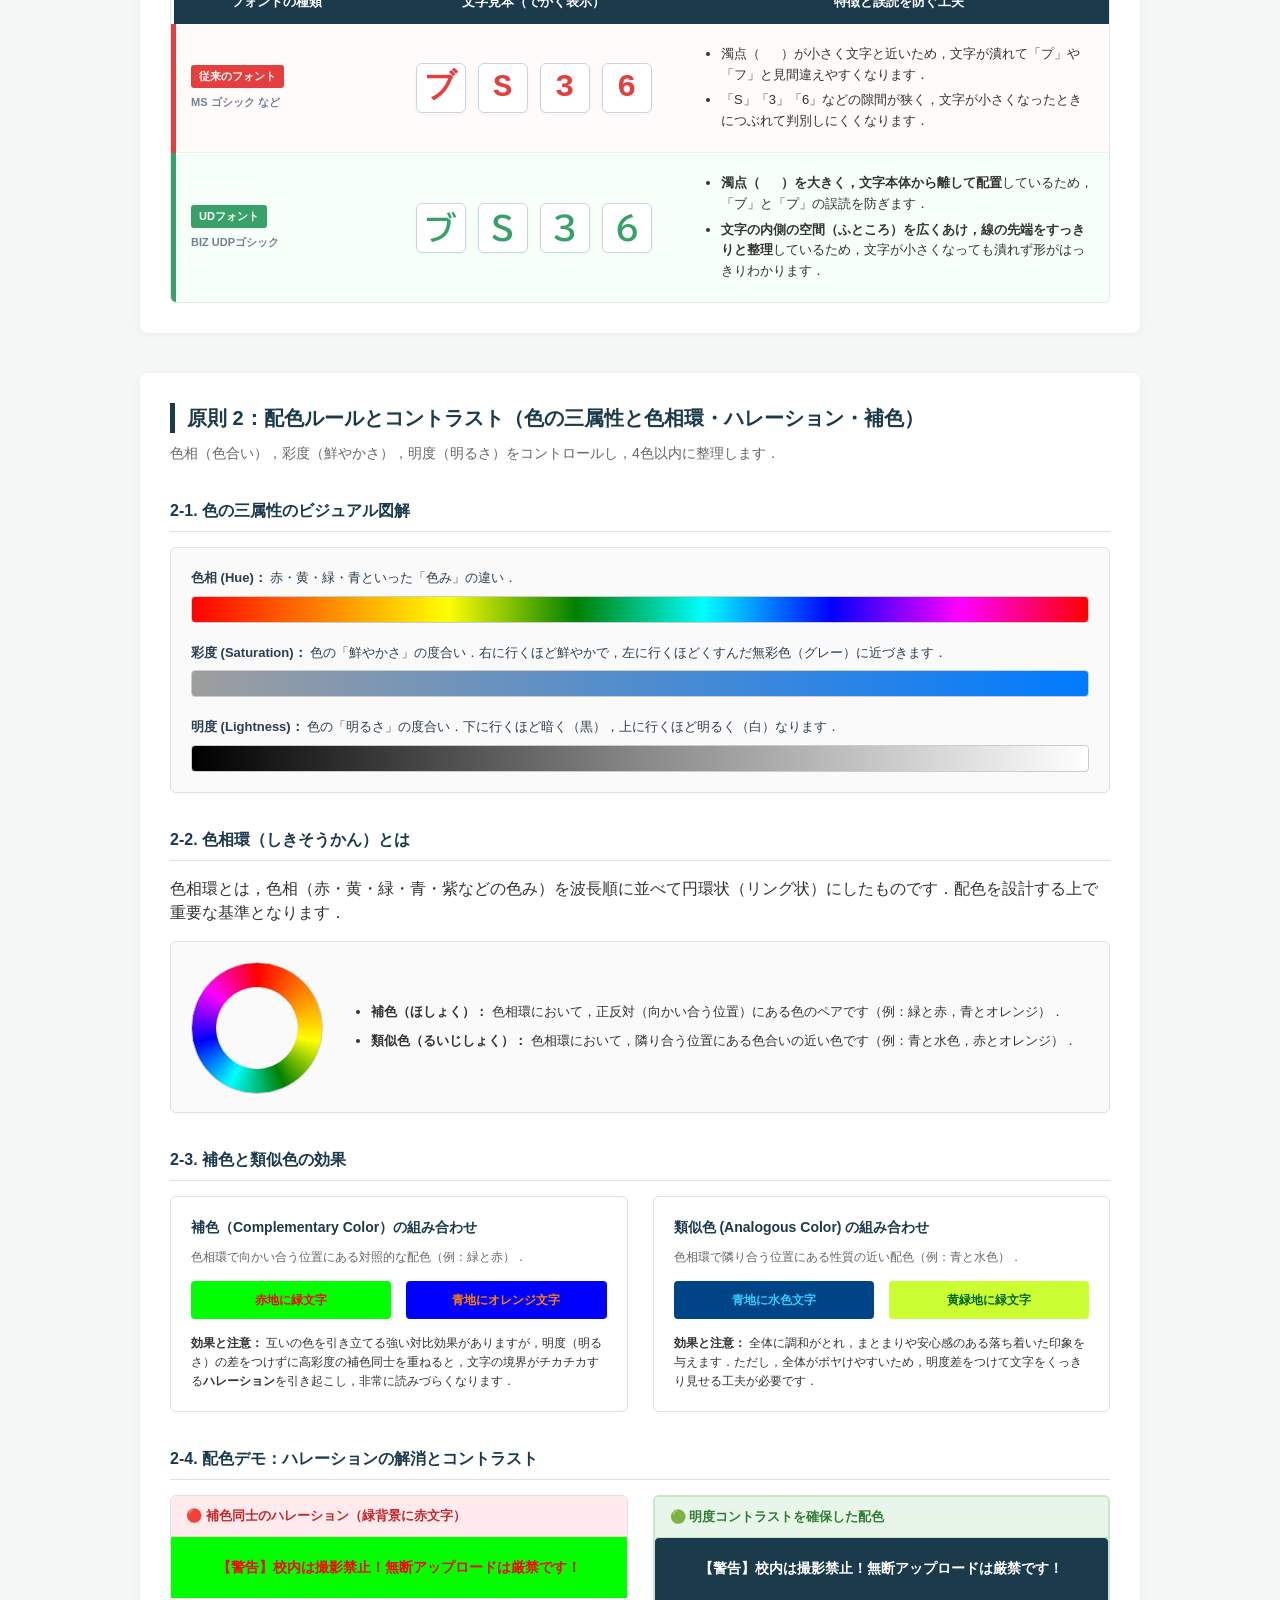
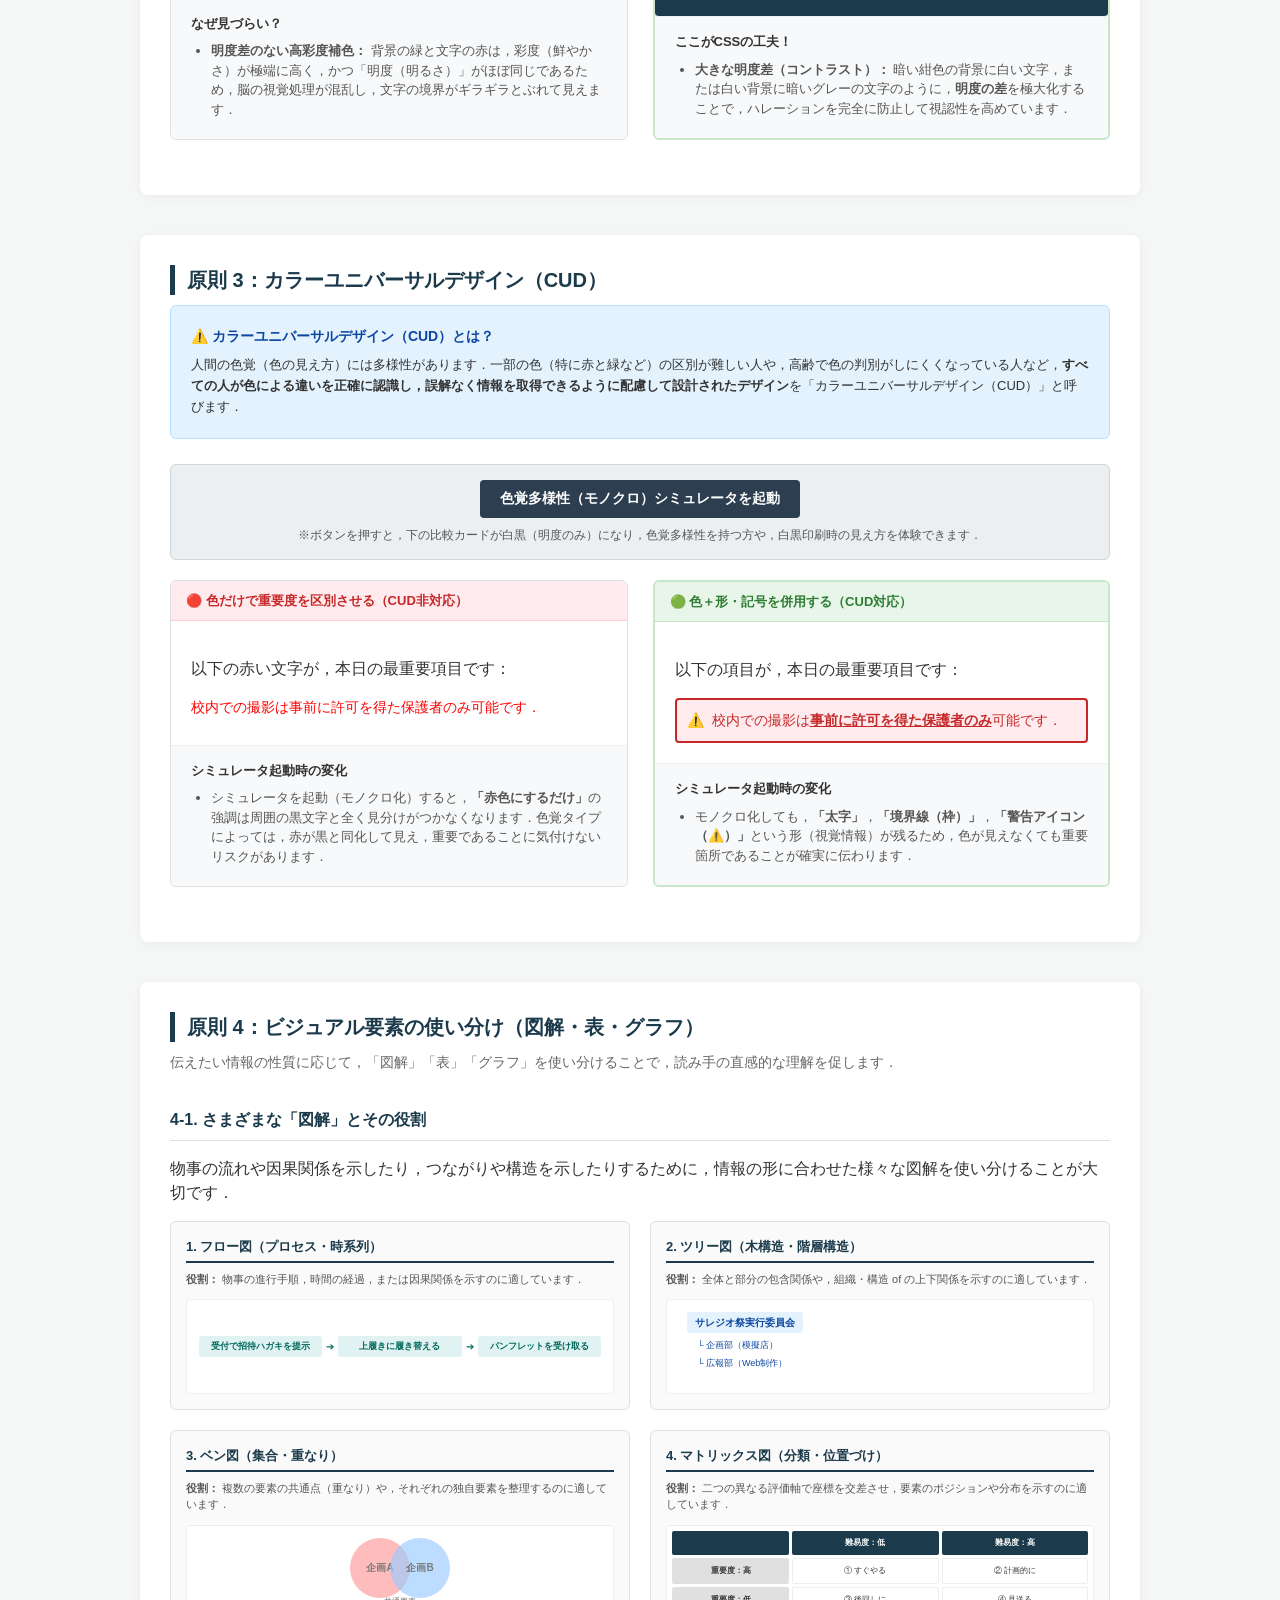
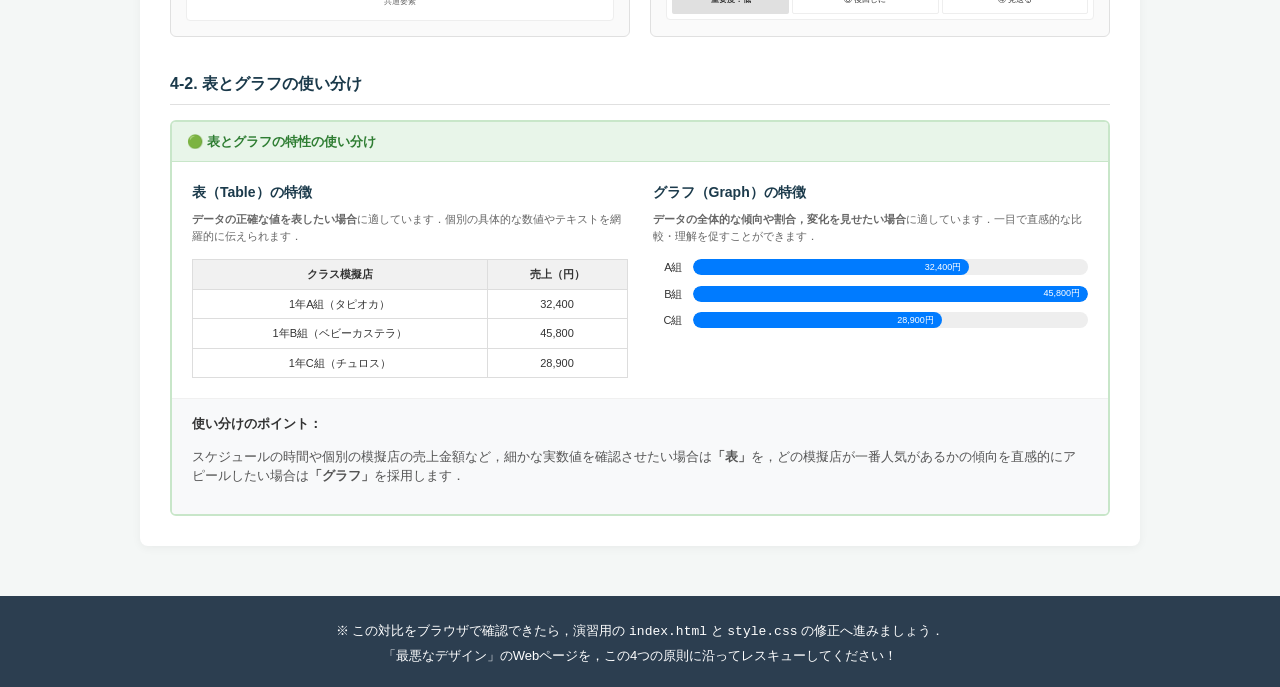
==== commit 9f4dd964: "style: convert UD Font comparison to 1-column responsive table to fix clipping and improve layout" ====
--- a/lecture.html
+++ b/lecture.html
@@ -84,51 +84,71 @@
                         </ul>
                     </div>
                 </div>
+            </div>
+
             <h3>1-3. ユニバーサルデザインフォント（UDフォント）の特長</h3>
-            <div class="cud-info-box">
+            <div class="font-info-box">
                 <h4>💡 ユニバーサルデザインフォント（UDフォント）とは？</h4>
                 <p>「より多くの人にとって，見やすく，読み間違えにくい」ことをコンセプトに設計された書体です．
-                高齢者や，視力が低下している人，読み書きに障害（ディスレクシアなど）を持つ人，色覚多様性を持つ人など，誰もが正確に文字情報を認識できるように，文字の細部に工夫が施されています．</p>
-            </div>
-
-            <p>以下は，従来のフォントとUDフォントの視覚的な違いの比較です．でかい文字で細部の工夫（隙間の広さや濁点の離れ具合）を確認してみましょう．</p>
-
-            <div class="grid">
-                <!-- 普通のフォント -->
-                <div class="card bad-example">
-                    <div class="example-header header-bad">🔴 従来のフォント（MS ゴシックなど）</div>
-                    <div class="demo-content font-compare-normal">
-                        <span class="compare-char char-normal">ブ</span>
-                        <span class="compare-char char-normal">S</span>
-                        <span class="compare-char char-normal">3</span>
-                        <span class="compare-char char-normal">6</span>
-                    </div>
-                    <div class="explanation">
-                        <span class="label">従来のフォントの傾向</span>
-                        <ul>
-                            <li>濁点（ ゙ ）が小さく文字と近いため，文字が潰れて「プ」や「フ」と見間違えやすくなります．</li>
-                            <li>「S」「3」「6」などの隙間が狭く，文字が小さくなったときにつぶれて判別しにくくなります．</li>
-                        </ul>
-                    </div>
-                </div>
-
-                <!-- UDフォント -->
-                <div class="card good-example">
-                    <div class="example-header header-good">🟢 UDフォント（BIZ UDPゴシック）</div>
-                    <div class="demo-content font-compare-ud">
-                        <span class="compare-char char-ud">ブ</span>
-                        <span class="compare-char char-ud">S</span>
-                        <span class="compare-char char-ud">3</span>
-                        <span class="compare-char char-ud">6</span>
-                    </div>
-                    <div class="explanation">
-                        <span class="label">UDフォントの工夫</span>
-                        <ul>
-                            <li><strong>濁点（ ゙ ）を大きく，文字本体から離して配置</strong>しているため，「ブ」と「プ」の誤読を防ぎます．</li>
-                            <li><strong>文字の内側の空間（ふところ）を広くあけ，線の先端をすっきりと整理</strong>しているため，文字が小さくなっても潰れず形がはっきりわかります．</li>
-                        </ul>
-                    </div>
-                </div>
+                高齢者や，視力が低下している人，読み書きに障害（ディスレクシアなど）を持つ人など，誰もが正確に文字情報を認識できるように，文字の細部に工夫が施されています．</p>
+            </div>
+
+            <p class="demo-intro-text">以下は，従来のフォントとUDフォントの比較です．でかい文字で細部（隙間の広さや濁点の離れ具合）を確認してみましょう．</p>
+
+            <div class="ud-table-wrapper">
+                <table class="ud-compare-table">
+                    <thead>
+                        <tr>
+                            <th class="col-type">フォントの種類</th>
+                            <th class="col-chars">文字見本（でかく表示）</th>
+                            <th class="col-desc">特徴と誤読を防ぐ工夫</th>
+                        </tr>
+                    </thead>
+                    <tbody>
+                        <!-- 従来フォント -->
+                        <tr class="tr-bad">
+                            <td class="font-type-cell">
+                                <span class="badge-bad">従来のフォント</span>
+                                <div class="font-name-sub">MS ゴシック など</div>
+                            </td>
+                            <td class="chars-cell">
+                                <div class="compare-row-flex">
+                                    <div class="char-box-s"><span class="compare-char char-normal">ブ</span></div>
+                                    <div class="char-box-s"><span class="compare-char char-normal">S</span></div>
+                                    <div class="char-box-s"><span class="compare-char char-normal">3</span></div>
+                                    <div class="char-box-s"><span class="compare-char char-normal">6</span></div>
+                                </div>
+                            </td>
+                            <td class="desc-cell">
+                                <ul>
+                                    <li>濁点（ ゙ ）が小さく文字と近いため，文字が潰れて「プ」や「フ」と見間違えやすくなります．</li>
+                                    <li>「S」「3」「6」などの隙間が狭く，文字が小さくなったときにつぶれて判別しにくくなります．</li>
+                                </ul>
+                            </td>
+                        </tr>
+                        <!-- UDフォント -->
+                        <tr class="tr-good">
+                            <td class="font-type-cell">
+                                <span class="badge-good">UDフォント</span>
+                                <div class="font-name-sub">BIZ UDPゴシック</div>
+                            </td>
+                            <td class="chars-cell">
+                                <div class="compare-row-flex">
+                                    <div class="char-box-s"><span class="compare-char char-ud">ブ</span></div>
+                                    <div class="char-box-s"><span class="compare-char char-ud">S</span></div>
+                                    <div class="char-box-s"><span class="compare-char char-ud">3</span></div>
+                                    <div class="char-box-s"><span class="compare-char char-ud">6</span></div>
+                                </div>
+                            </td>
+                            <td class="desc-cell">
+                                <ul>
+                                    <li><strong>濁点（ ゙ ）を大きく，文字本体から離して配置</strong>しているため，「ブ」と「プ」の誤読を防ぎます．</li>
+                                    <li><strong>文字の内側の空間（ふところ）を広くあけ，線の先端をすっきりと整理</strong>しているため，文字が小さくなっても潰れず形がはっきりわかります．</li>
+                                </ul>
+                            </td>
+                        </tr>
+                    </tbody>
+                </table>
             </div>
         </section>
 
@@ -303,7 +323,7 @@
                 <!-- ツリー図 -->
                 <div class="diagram-type-card">
                     <div class="diag-type-tag">2. ツリー図（木構造・階層構造）</div>
-                    <p class="diag-desc"><strong>役割：</strong> 全体と部分の包含関係や，組織・構造の上下関係を示すのに適しています．</p>
+                    <p class="diag-desc"><strong>役割：</strong> 全体と部分の包含関係や，組織・構造 of の上下関係を示すのに適しています．</p>
                     <div class="diagram-demo-box db-tree">
                         <div class="tree-root-node">サレジオ祭実行委員会</div>
                         <div class="tree-branches-container">
--- a/lecture.css
+++ b/lecture.css
@@ -789,28 +789,143 @@
   box-sizing: border-box;
 }
 
-/* --- 1-3. UDフォントの比較デモ --- */
-.font-compare-normal, .font-compare-ud {
+/* --- 1-3. UDフォントの比較テーブル --- */
+.font-info-box {
+  background-color: #f0f4f8;
+  border-left: 5px solid #2b6cb0;
+  border-radius: 4px;
+  padding: 15px 20px;
+  margin-bottom: 20px;
+}
+.font-info-box h4 {
+  margin: 0 0 6px 0;
+  color: #2b6cb0;
+  font-size: 14px;
+  font-weight: bold;
+}
+.font-info-box p {
+  margin: 0;
+  font-size: 13px;
+  line-height: 1.6;
+  color: #2d3748;
+}
+
+.ud-table-wrapper {
+  margin-top: 15px;
+  background-color: #ffffff;
+  border: 1px solid #e2e8f0;
+  border-radius: 6px;
+  overflow: hidden;
+  box-shadow: 0 1px 3px rgba(0,0,0,0.02);
+}
+.ud-compare-table {
+  width: 100%;
+  border-collapse: collapse;
+}
+.ud-compare-table th {
+  background-color: #1b3a4b;
+  color: #ffffff;
+  padding: 12px 15px;
+  font-size: 13px;
+  font-weight: bold;
+  text-align: center;
+  border: none;
+}
+.ud-compare-table td {
+  padding: 20px 15px;
+  border-bottom: 1px solid #eef2f5;
+  font-size: 13px;
+  vertical-align: middle;
+}
+.ud-compare-table tr:last-child td {
+  border-bottom: none;
+}
+
+/* カラム幅制限 */
+.col-type { width: 22%; }
+.col-chars { width: 33%; }
+.col-desc { width: 45%; }
+
+/* 従来行・UD行のスタイリング */
+.tr-bad {
+  background-color: #fffbfa;
+  border-left: 5px solid #e53e3e;
+}
+.tr-good {
+  background-color: #f7fff9;
+  border-left: 5px solid #38a169;
+}
+
+/* バッジスタイル */
+.badge-bad {
+  display: inline-block;
+  background-color: #e53e3e;
+  color: #ffffff;
+  font-size: 11px;
+  font-weight: bold;
+  padding: 3px 8px;
+  border-radius: 3px;
+}
+.badge-good {
+  display: inline-block;
+  background-color: #38a169;
+  color: #ffffff;
+  font-size: 11px;
+  font-weight: bold;
+  padding: 3px 8px;
+  border-radius: 3px;
+}
+.font-name-sub {
+  font-size: 11px;
+  color: #718096;
+  margin-top: 6px;
+  font-weight: bold;
+}
+
+/* 巨大文字コンテナ */
+.compare-row-flex {
   display: flex;
   justify-content: center;
-  gap: 25px;
-  padding: 25px;
+  gap: 12px;
+}
+.char-box-s {
+  width: 48px;
+  height: 48px;
+  border: 1px solid #cbd5e0;
   background-color: #ffffff;
-  border-bottom: 1px solid #f0f0f0;
-}
+  border-radius: 6px;
+  display: flex;
+  align-items: center;
+  justify-content: center;
+  box-shadow: 0 1px 3px rgba(0,0,0,0.04);
+}
+
 .compare-char {
-  font-size: 64px;
+  font-size: 32px;
   font-weight: bold;
   line-height: 1.0;
   display: inline-block;
 }
 .char-normal {
   font-family: "MS Gothic", "MS PGothic", monospace;
-  color: #c62828;
+  color: #e53e3e;
 }
 .char-ud {
   font-family: 'BIZ UDPGothic', sans-serif;
-  color: #2e7d32;
+  color: #38a169;
+}
+
+/* セル内の箇条書き調整 */
+.desc-cell ul {
+  margin: 0;
+  padding-left: 18px;
+}
+.desc-cell li {
+  margin-bottom: 5px;
+  line-height: 1.6;
+}
+.desc-cell li:last-child {
+  margin-bottom: 0;
 }
 
 /* フッター */
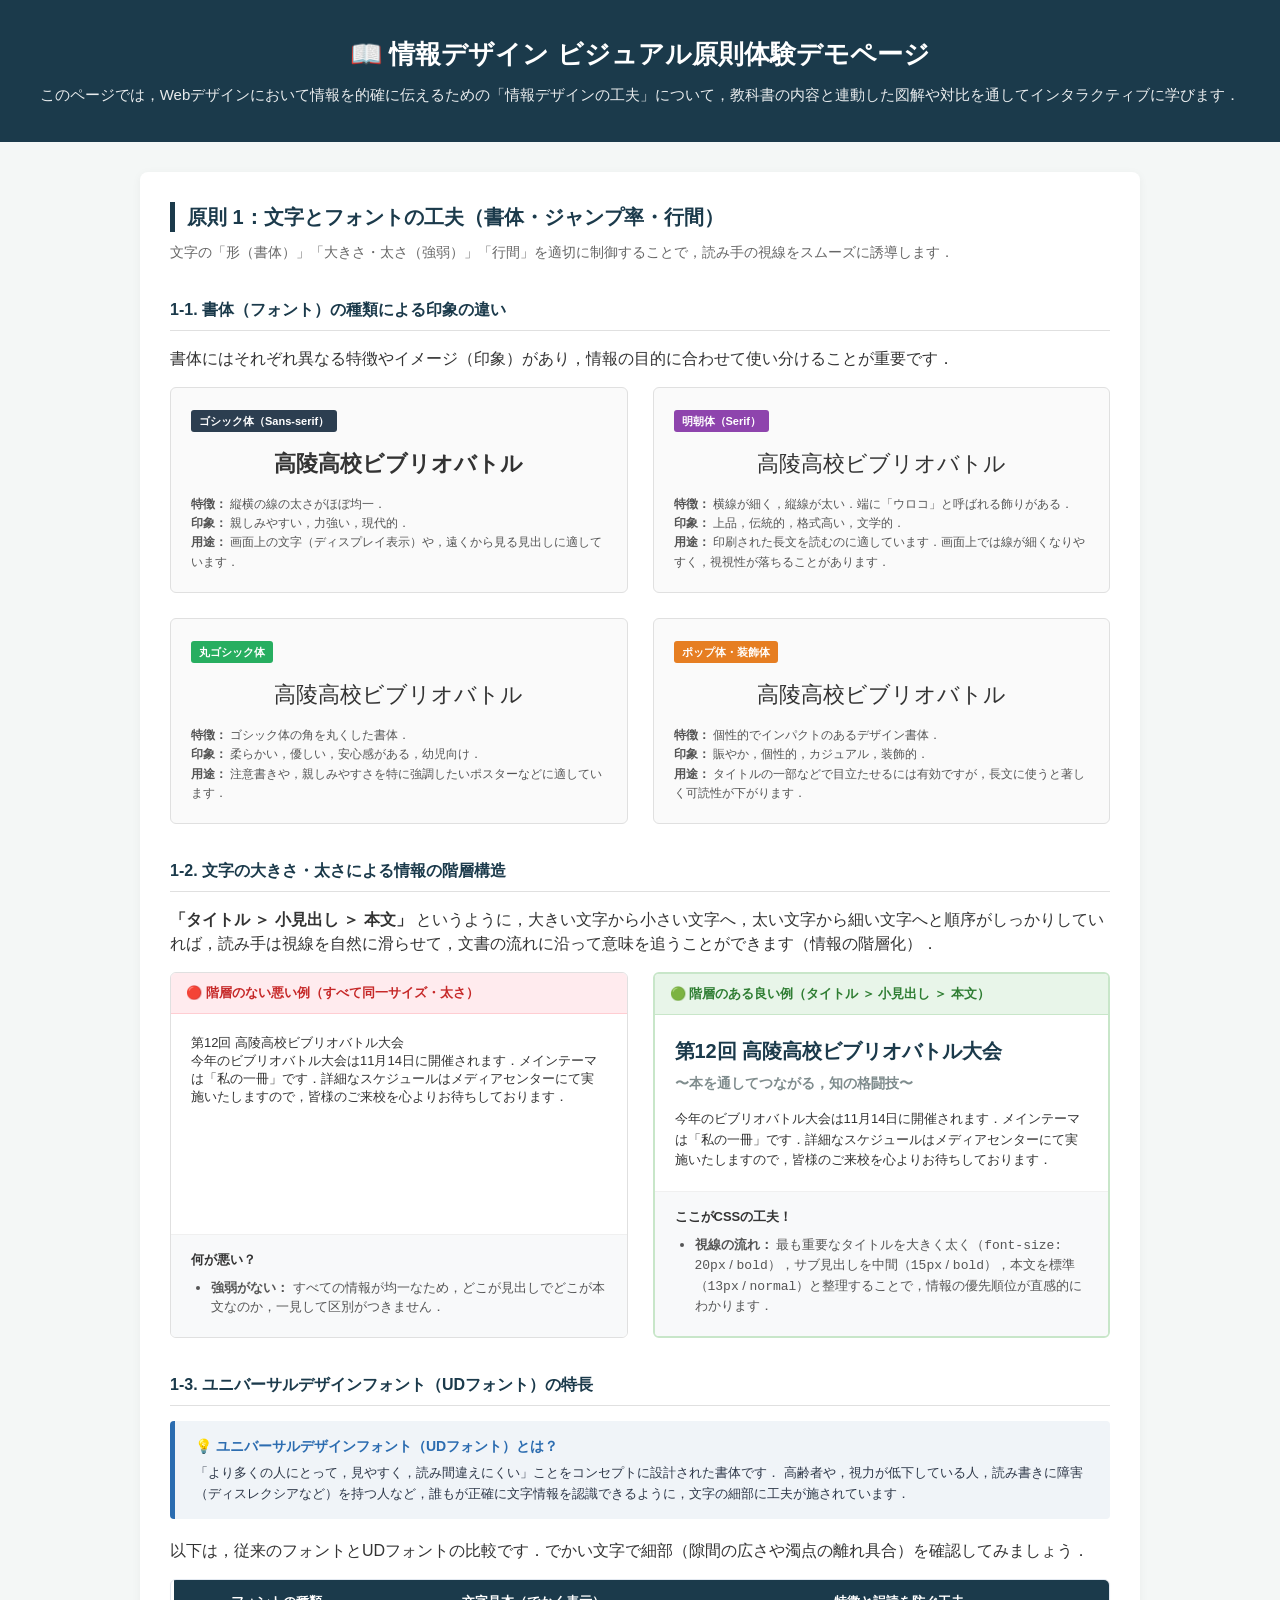
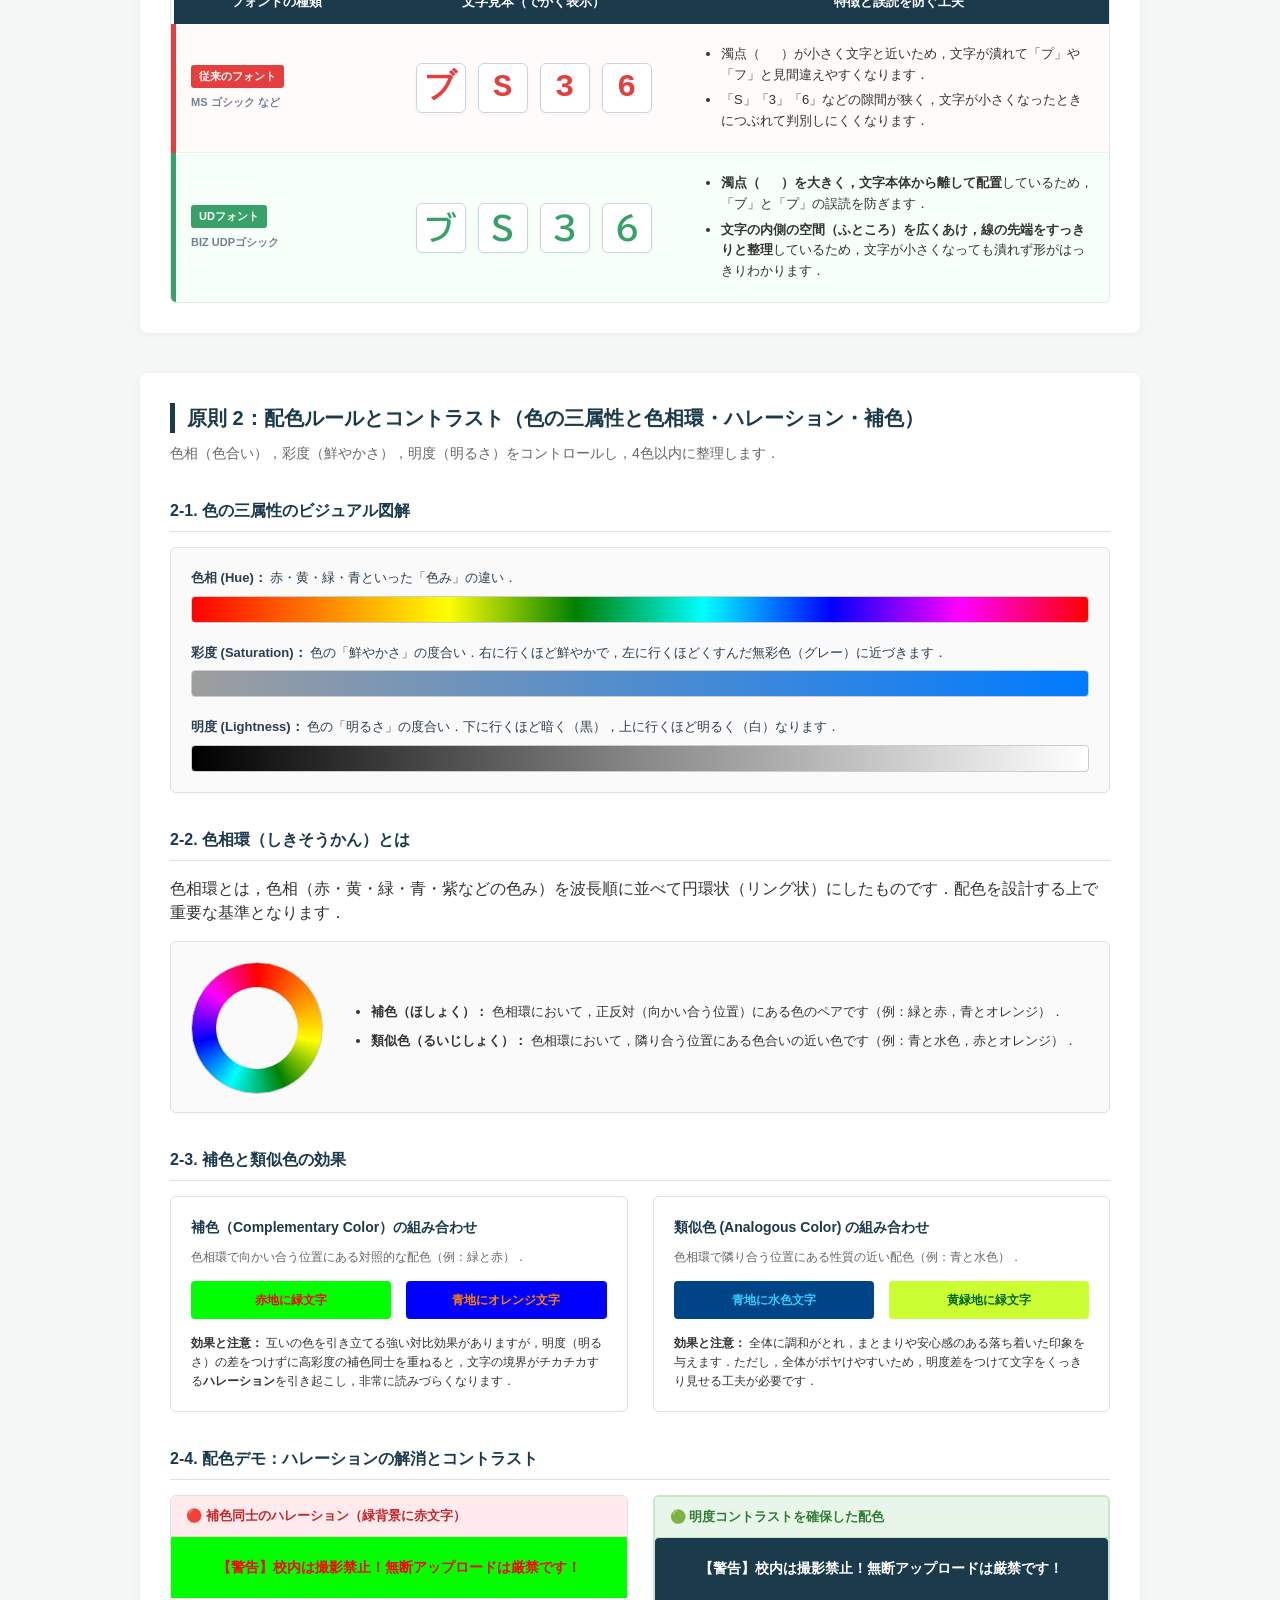
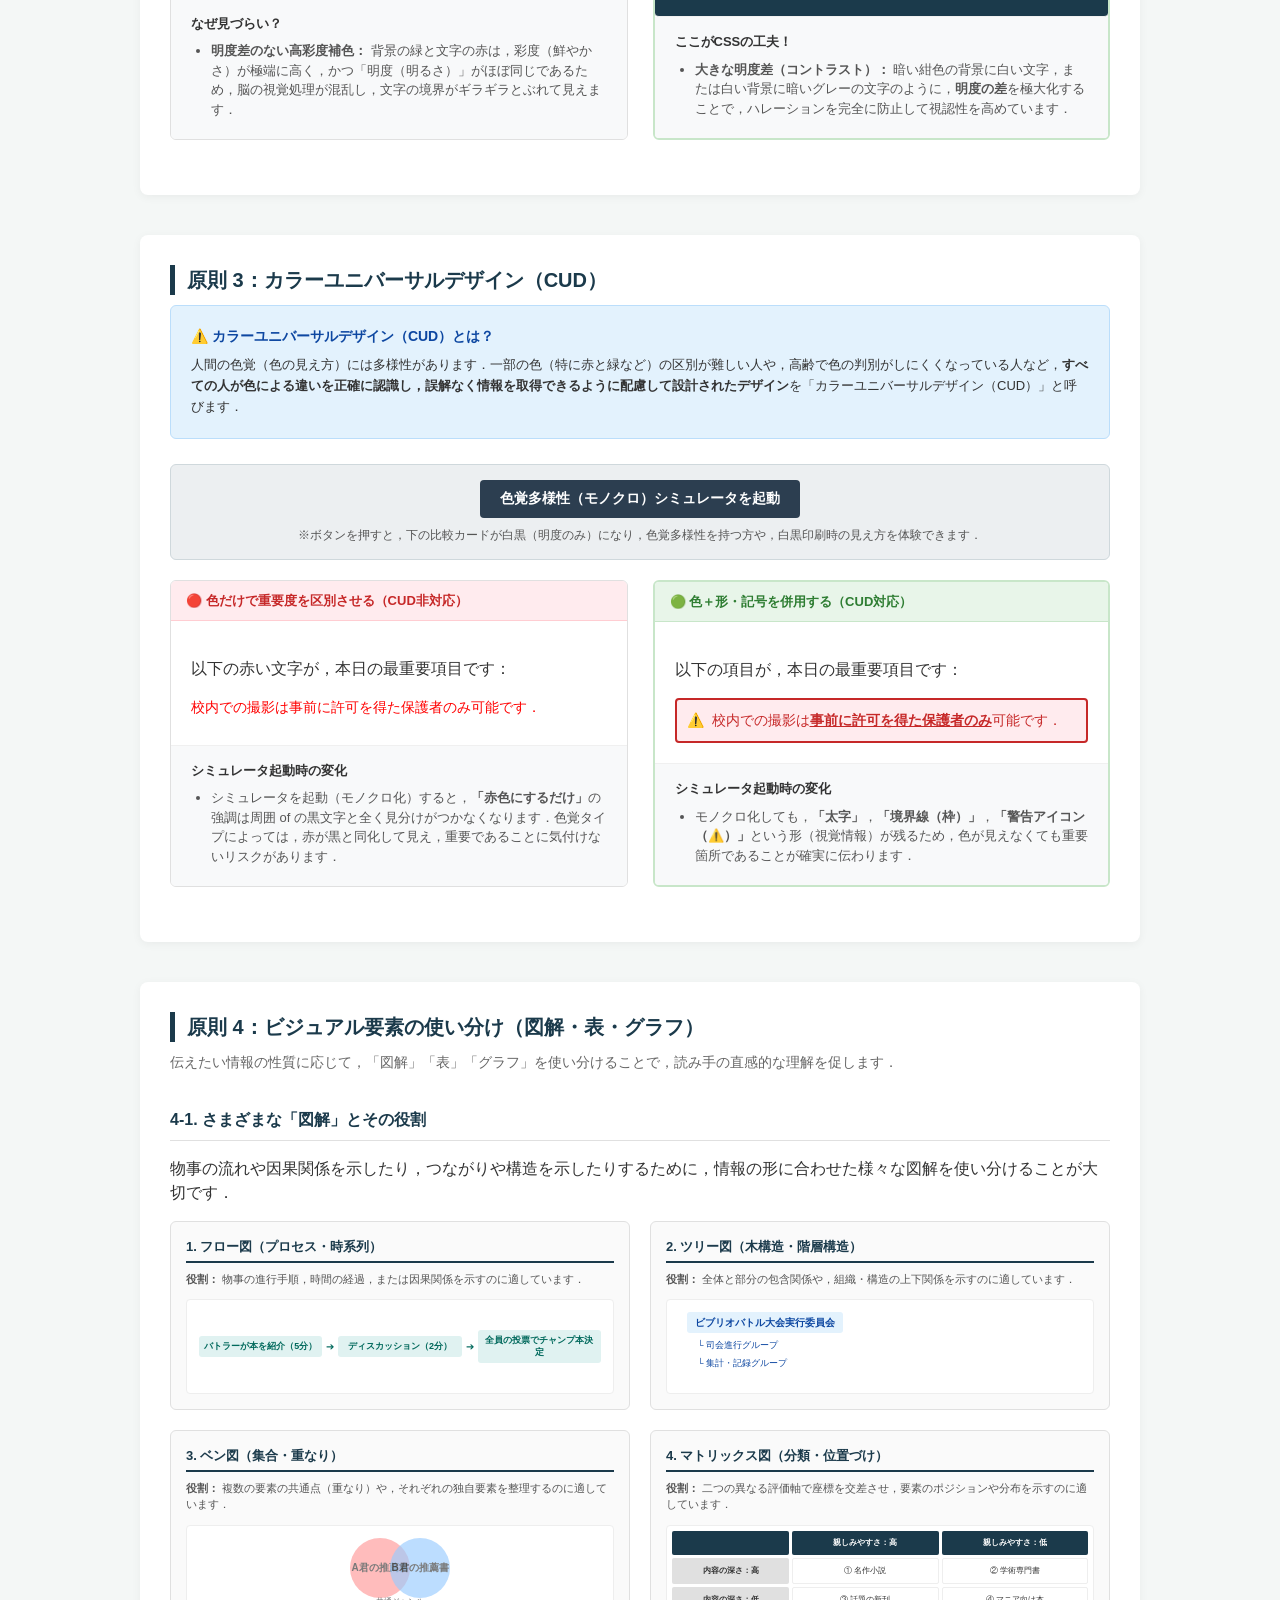
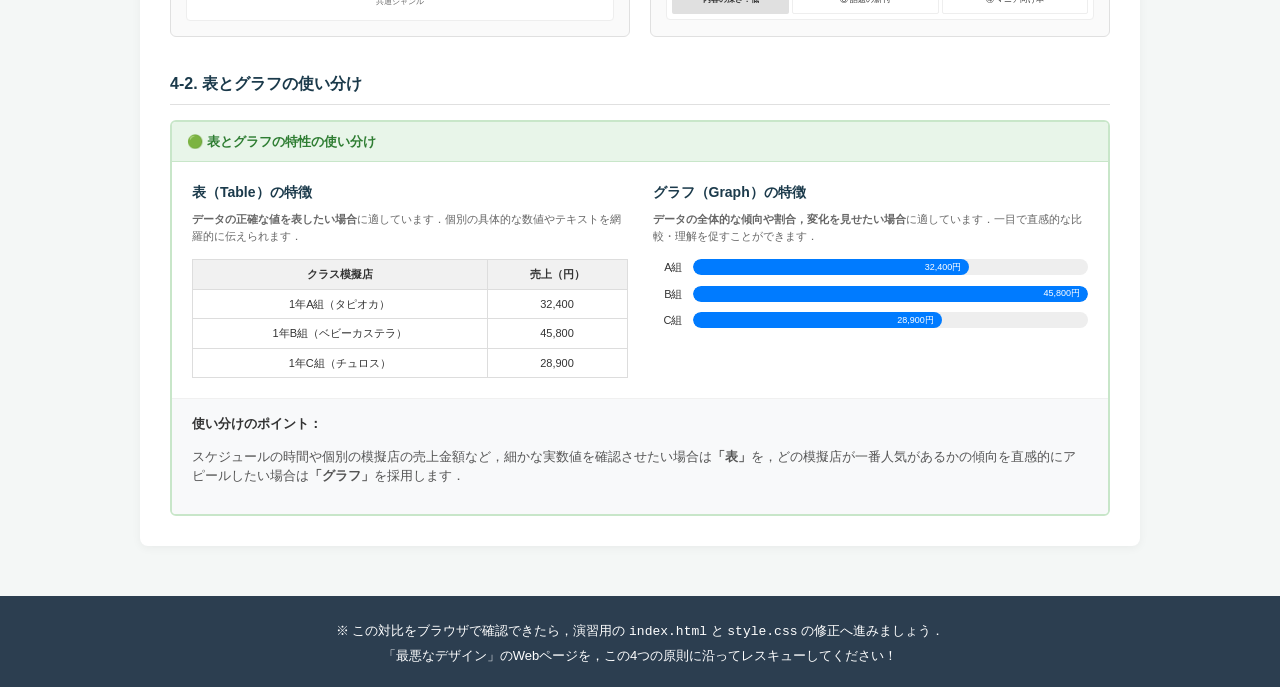
==== commit 770eff7b: "style: revert table and chart demo to class shop revenue in lecture.html" ====
--- a/lecture.html
+++ b/lecture.html
@@ -27,25 +27,25 @@
                 <!-- ゴシック体 -->
                 <div class="font-sample-card type-gothic">
                     <div class="font-tag tag-gothic">ゴシック体（Sans-serif）</div>
-                    <p class="font-preview">聖サレジオ学園文化祭</p>
+                    <p class="font-preview">高陵高校ビブリオバトル</p>
                     <p class="font-desc"><strong>特徴：</strong> 縦横の線の太さがほぼ均一．<br><strong>印象：</strong> 親しみやすい，力強い，現代的．<br><strong>用途：</strong> 画面上の文字（ディスプレイ表示）や，遠くから見る見出しに適しています．</p>
                 </div>
                 <!-- 明朝体 -->
                 <div class="font-sample-card type-mincho">
                     <div class="font-tag tag-mincho">明朝体（Serif）</div>
-                    <p class="font-preview">聖サレジオ学園文化祭</p>
-                    <p class="font-desc"><strong>特徴：</strong> 横線が細く，縦線が太い．端に「ウロコ」と呼ばれる飾りがある．<br><strong>印象：</strong> 上品，伝統的，格式高い，文学的．<br><strong>用途：</strong> 印刷された長文を読むのに適しています．画面上では線が細くなりやすく，視認性が落ちることがあります．</p>
+                    <p class="font-preview">高陵高校ビブリオバトル</p>
+                    <p class="font-desc"><strong>特徴：</strong> 横線が細く，縦線が太い．端に「ウロコ」と呼ばれる飾りがある．<br><strong>印象：</strong> 上品，伝統的，格式高い，文学的．<br><strong>用途：</strong> 印刷された長文を読むのに適しています．画面上では線が細くなりやすく，視視性が落ちることがあります．</p>
                 </div>
                 <!-- 丸ゴシック体 -->
                 <div class="font-sample-card type-round">
                     <div class="font-tag tag-round">丸ゴシック体</div>
-                    <p class="font-preview">聖サレジオ学園文化祭</p>
+                    <p class="font-preview">高陵高校ビブリオバトル</p>
                     <p class="font-desc"><strong>特徴：</strong> ゴシック体の角を丸くした書体．<br><strong>印象：</strong> 柔らかい，優しい，安心感がある，幼児向け．<br><strong>用途：</strong> 注意書きや，親しみやすさを特に強調したいポスターなどに適しています．</p>
                 </div>
                 <!-- ポップ体・装飾 -->
                 <div class="font-sample-card type-pop">
                     <div class="font-tag tag-pop">ポップ体・装飾体</div>
-                    <p class="font-preview">聖サレジオ学園文化祭</p>
+                    <p class="font-preview">高陵高校ビブリオバトル</p>
                     <p class="font-desc"><strong>特徴：</strong> 個性的でインパクトのあるデザイン書体．<br><strong>印象：</strong> 賑やか，個性的，カジュアル，装飾的．<br><strong>用途：</strong> タイトルの一部などで目立たせるには有効ですが，長文に使うと著しく可読性が下がります．</p>
                 </div>
             </div>
@@ -58,8 +58,8 @@
                 <div class="card bad-example">
                     <div class="example-header header-bad">🔴 階層のない悪い例（すべて同一サイズ・太さ）</div>
                     <div class="demo-content font-bad-2">
-                        <h4>第52回 聖サレジオ学園文化祭</h4>
-                        <p>今年のサレジオ祭は10月24日から25日に開催されます．メインテーマは「創造と共創」です．詳細なプログラムは体育館ステージにて実施いたしますので，皆様のご来校を心よりお待ちしております．</p>
+                        <h4>第12回 高陵高校ビブリオバトル大会</h4>
+                        <p>今年のビブリオバトル大会は11月14日に開催されます．メインテーマは「私の一冊」です．詳細なスケジュールはメディアセンターにて実施いたしますので，皆様のご来校を心よりお待ちしております．</p>
                     </div>
                     <div class="explanation">
                         <span class="label">何が悪い？</span>
@@ -73,9 +73,9 @@
                 <div class="card good-example">
                     <div class="example-header header-good">🟢 階層のある良い例（タイトル ＞ 小見出し ＞ 本文）</div>
                     <div class="demo-content font-hierarchy">
-                        <h3 class="hierarchy-title">第52回 聖サレジオ学園文化祭</h3>
-                        <h4 class="hierarchy-subtitle">〜青春と創造のメインステージ〜</h4>
-                        <p class="hierarchy-body">今年のサレジオ祭は10月24日から25日に開催されます．メインテーマは「創造と共創」です．詳細なプログラムは体育館ステージにて実施いたしますので，皆様のご来校を心よりお待ちしております．</p>
+                        <h3 class="hierarchy-title">第12回 高陵高校ビブリオバトル大会</h3>
+                        <h4 class="hierarchy-subtitle">〜本を通してつながる，知の格闘技〜</h4>
+                        <p class="hierarchy-body">今年のビブリオバトル大会は11月14日に開催されます．メインテーマは「私の一冊」です．詳細なスケジュールはメディアセンターにて実施いたしますので，皆様のご来校を心よりお待ちしております．</p>
                     </div>
                     <div class="explanation">
                         <span class="label">ここがCSSの工夫！</span>
@@ -274,7 +274,7 @@
                     <div class="explanation">
                         <span class="label">シミュレータ起動時の変化</span>
                         <ul>
-                            <li>シミュレータを起動（モノクロ化）すると，<strong>「赤色にするだけ」</strong>の強調は周囲の黒文字と全く見分けがつかなくなります．色覚タイプによっては，赤が黒と同化して見え，重要であることに気付けないリスクがあります．</li>
+                            <li>シミュレータを起動（モノクロ化）すると，<strong>「赤色にするだけ」</strong>の強調は周囲 of の黒文字と全く見分けがつかなくなります．色覚タイプによっては，赤が黒と同化して見え，重要であることに気付けないリスクがあります．</li>
                         </ul>
                     </div>
                 </div>
@@ -313,22 +313,22 @@
                     <div class="diag-type-tag">1. フロー図（プロセス・時系列）</div>
                     <p class="diag-desc"><strong>役割：</strong> 物事の進行手順，時間の経過，または因果関係を示すのに適しています．</p>
                     <div class="diagram-demo-box db-flow">
-                        <span class="flow-node">受付で招待ハガキを提示</span>
+                        <span class="flow-node">バトラーが本を紹介（5分）</span>
                         <span class="flow-arrow">➔</span>
-                        <span class="flow-node">上履きに履き替える</span>
+                        <span class="flow-node">ディスカッション（2分）</span>
                         <span class="flow-arrow">➔</span>
-                        <span class="flow-node">パンフレットを受け取る</span>
+                        <span class="flow-node">全員の投票でチャンプ本決定</span>
                     </div>
                 </div>
                 <!-- ツリー図 -->
                 <div class="diagram-type-card">
                     <div class="diag-type-tag">2. ツリー図（木構造・階層構造）</div>
-                    <p class="diag-desc"><strong>役割：</strong> 全体と部分の包含関係や，組織・構造 of の上下関係を示すのに適しています．</p>
+                    <p class="diag-desc"><strong>役割：</strong> 全体と部分の包含関係や，組織・構造の上下関係を示すのに適しています．</p>
                     <div class="diagram-demo-box db-tree">
-                        <div class="tree-root-node">サレジオ祭実行委員会</div>
+                        <div class="tree-root-node">ビブリオバトル大会実行委員会</div>
                         <div class="tree-branches-container">
-                            <div class="tree-branch-node">└ 企画部（模擬店）</div>
-                            <div class="tree-branch-node">└ 広報部（Web制作）</div>
+                            <div class="tree-branch-node">└ 司会進行グループ</div>
+                            <div class="tree-branch-node">└ 集計・記録グループ</div>
                         </div>
                     </div>
                 </div>
@@ -338,9 +338,9 @@
                     <p class="diag-desc"><strong>役割：</strong> 複数の要素の共通点（重なり）や，それぞれの独自要素を整理するのに適しています．</p>
                     <div class="diagram-demo-box db-venn">
                         <div class="venn-circles">
-                            <div class="venn-c c-left">企画A</div>
-                            <div class="venn-c c-right">企画B</div>
-                            <div class="venn-overlap-label">共通要素</div>
+                            <div class="venn-c c-left">A君の推薦書</div>
+                            <div class="venn-c c-right">B君の推薦書</div>
+                            <div class="venn-overlap-label">共通ジャンル</div>
                         </div>
                     </div>
                 </div>
@@ -351,14 +351,14 @@
                     <div class="diagram-demo-box db-matrix">
                         <div class="matrix-grid">
                             <div class="m-cell m-header"></div>
-                            <div class="m-cell m-header">難易度：低</div>
-                            <div class="m-cell m-header">難易度：高</div>
-                            <div class="m-cell m-label">重要度：高</div>
-                            <div class="m-cell m-content act-1">① すぐやる</div>
-                            <div class="m-cell m-content act-2">② 計画的に</div>
-                            <div class="m-cell m-label">重要度：低</div>
-                            <div class="m-cell m-content act-3">③ 後回しに</div>
-                            <div class="m-cell m-content act-4">④ 見送る</div>
+                            <div class="m-cell m-header">親しみやすさ：高</div>
+                            <div class="m-cell m-header">親しみやすさ：低</div>
+                            <div class="m-cell m-label">内容の深さ：高</div>
+                            <div class="m-cell m-content act-1">① 名作小説</div>
+                            <div class="m-cell m-content act-2">② 学術専門書</div>
+                            <div class="m-cell m-label">内容の深さ：低</div>
+                            <div class="m-cell m-content act-3">③ 話題の新刊</div>
+                            <div class="m-cell m-content act-4">④ マニア向け本</div>
                         </div>
                     </div>
                 </div>
